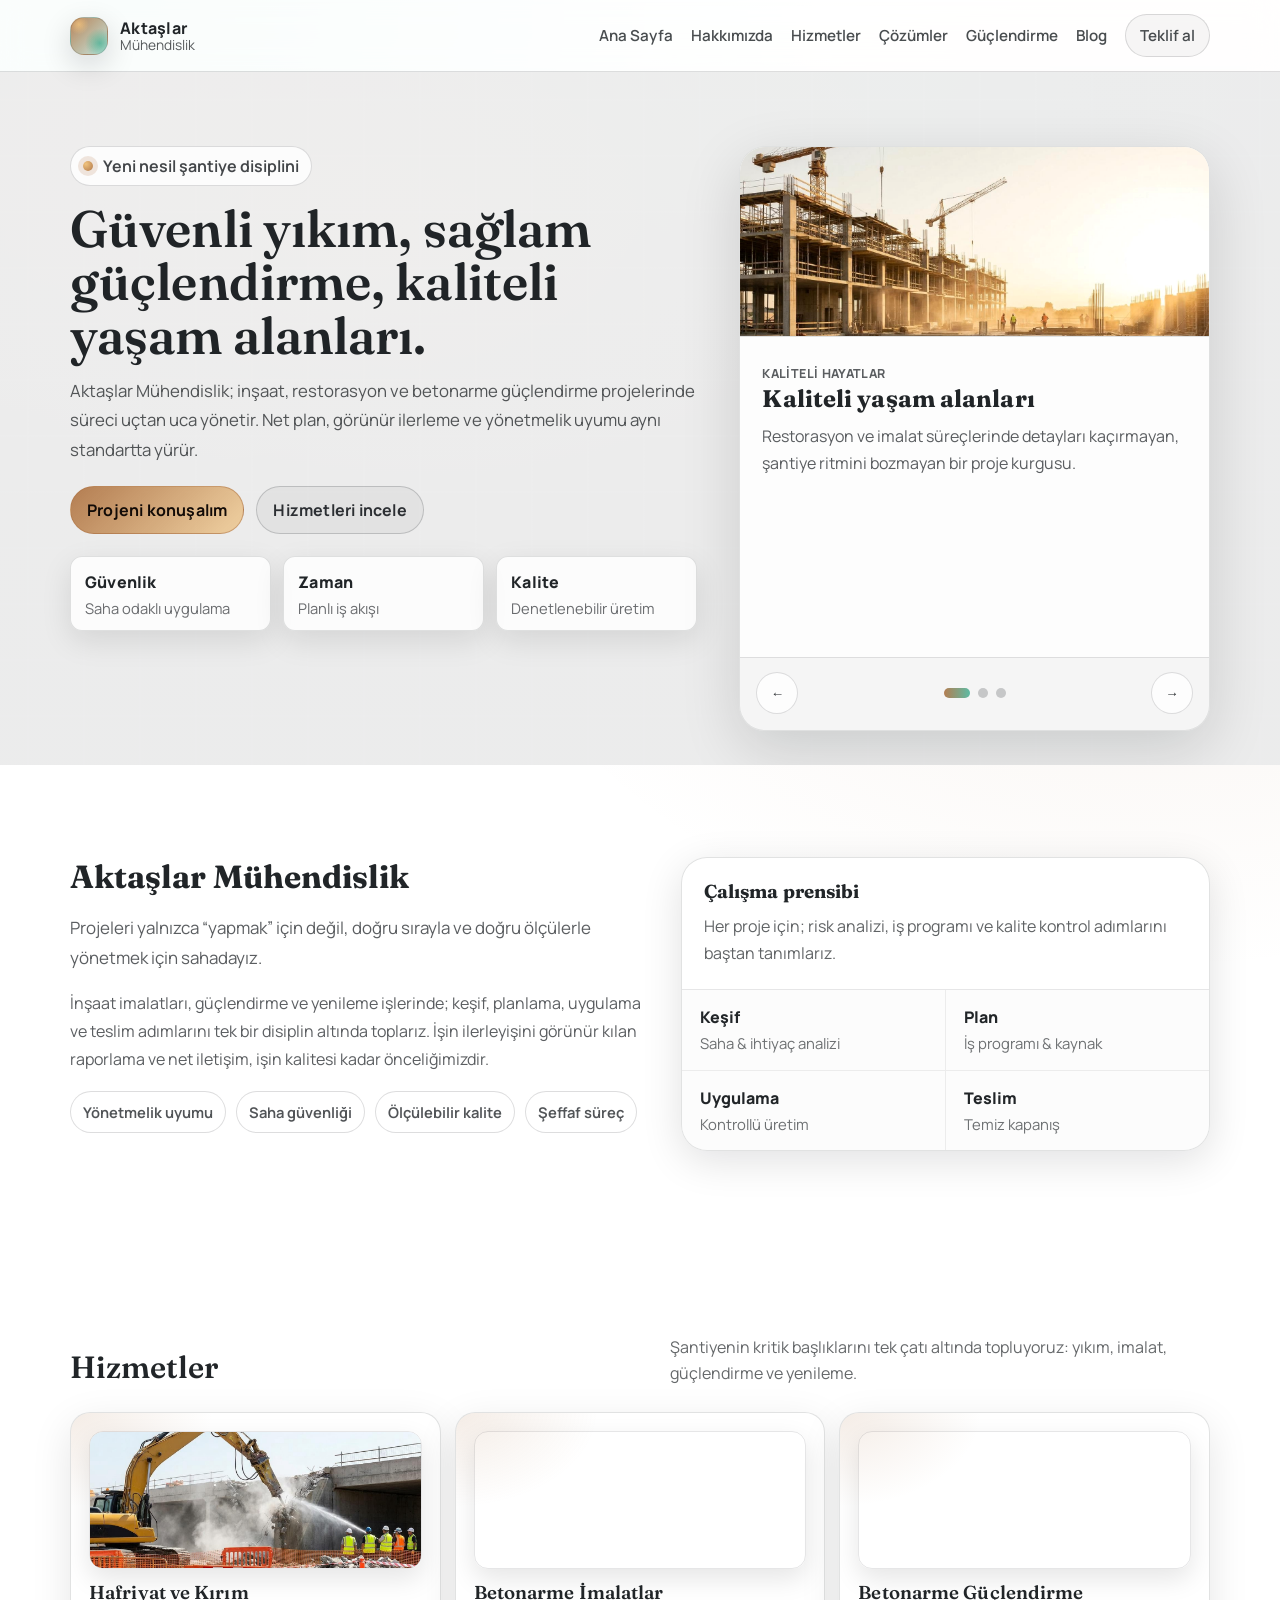
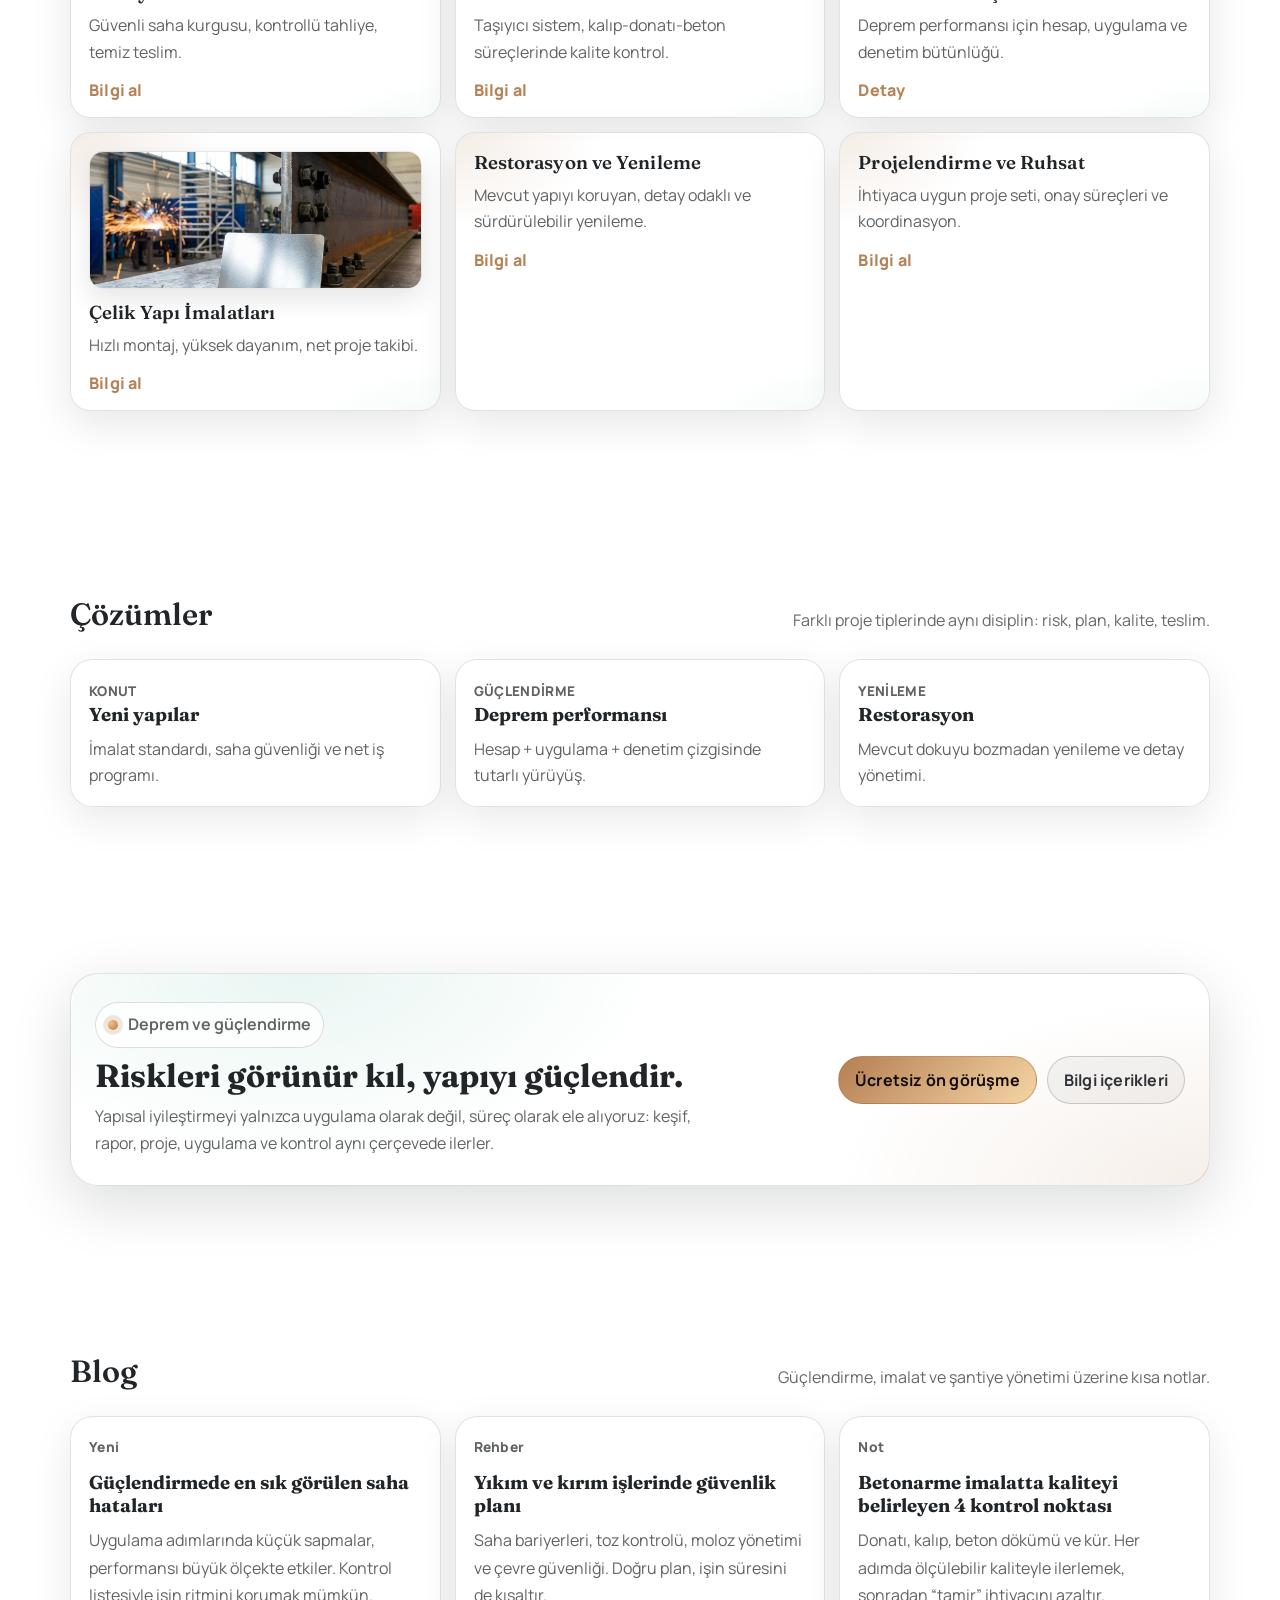
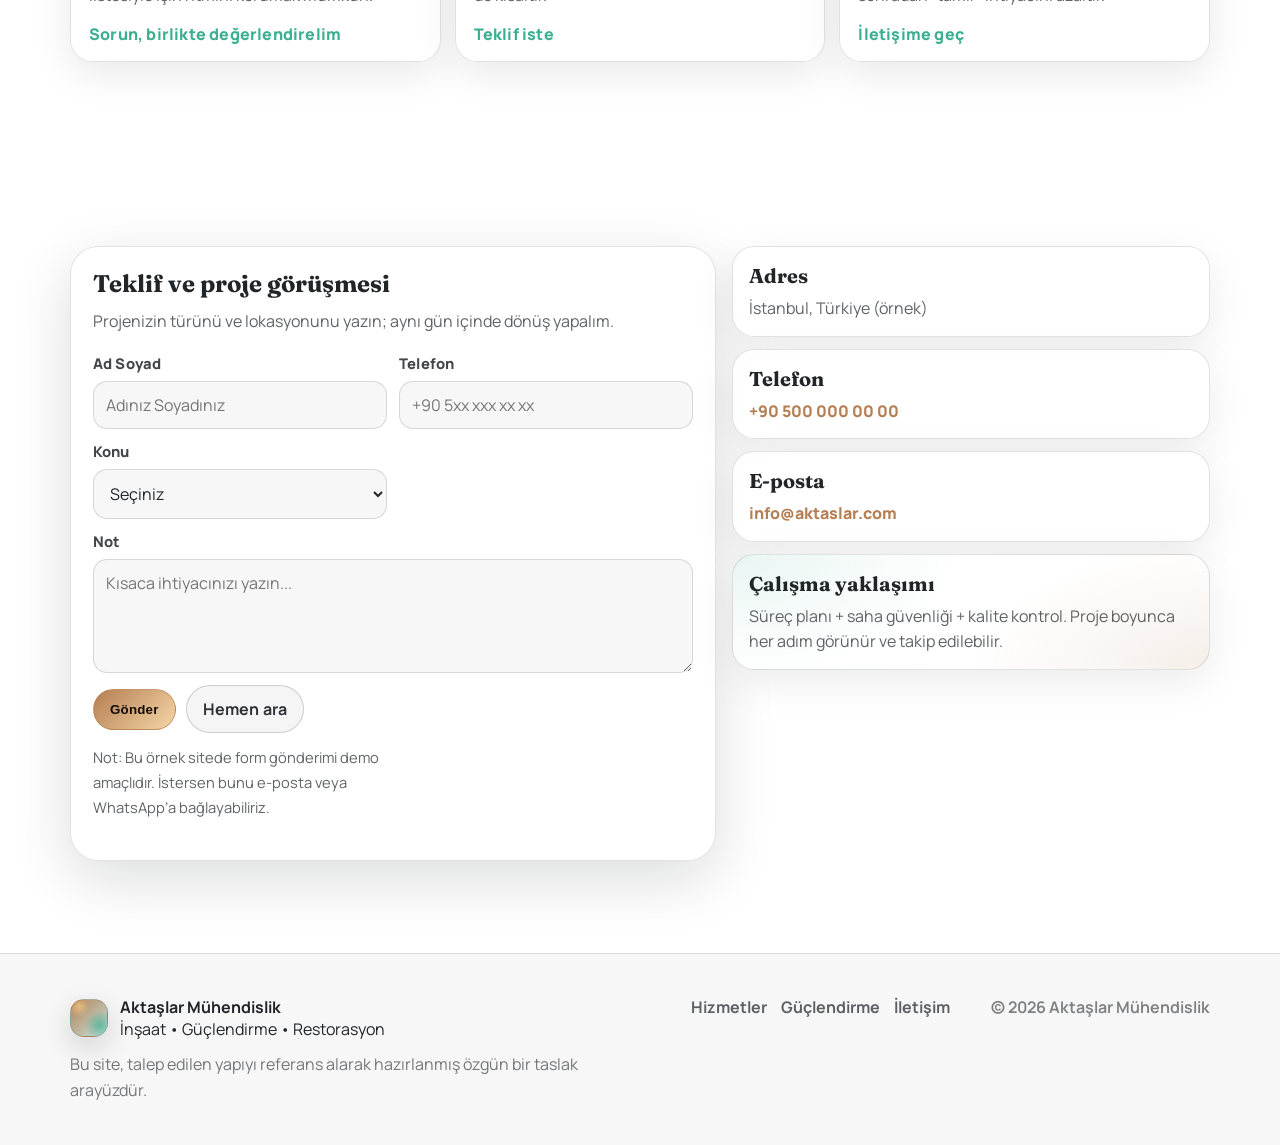
==== index.html @ 7f928bc9 "Add Aktaslar Muhendislik static site" ====
<!doctype html>
<html lang="tr">
  <head>
    <meta charset="UTF-8" />
    <meta name="viewport" content="width=device-width, initial-scale=1.0" />
    <meta name="description" content="Aktaşlar Mühendislik | İnşaat, güçlendirme, restorasyon ve yıkım çözümleri" />
    <title>Aktaşlar Mühendislik</title>

    <link rel="preconnect" href="https://fonts.googleapis.com" />
    <link rel="preconnect" href="https://fonts.gstatic.com" crossorigin />
    <link
      href="https://fonts.googleapis.com/css2?family=Fraunces:opsz,wght@9..144,400;9..144,600&family=Manrope:wght@400;500;600;700&display=swap"
      rel="stylesheet"
    />

    <link rel="stylesheet" href="./styles.css" />
    <script defer src="./app.js"></script>
  </head>
  <body>
    <a class="skip-link" href="#icerik">İçeriğe geç</a>

    <header class="site-header" data-scrolled="false">
      <div class="container header-inner">
        <a class="brand" href="./index.html" aria-label="Aktaşlar Mühendislik ana sayfa">
          <span class="brand-mark" aria-hidden="true"></span>
          <span class="brand-text">
            <span class="brand-name">Aktaşlar</span>
            <span class="brand-sub">Mühendislik</span>
          </span>
        </a>

        <nav class="nav" aria-label="Ana menü">
          <button class="nav-toggle" type="button" aria-expanded="false" aria-controls="navPanel">
            <span class="nav-toggle-lines" aria-hidden="true"></span>
            Menü
          </button>

          <div id="navPanel" class="nav-panel" data-open="false">
            <a href="./index.html">Ana Sayfa</a>
            <a href="./hakkimizda.html">Hakkımızda</a>
            <a href="#hizmetler">Hizmetler</a>
            <a href="#projeler">Çözümler</a>
            <a href="#guclendirme">Güçlendirme</a>
            <a href="#blog">Blog</a>
            <a class="nav-cta" href="#iletisim">Teklif al</a>
          </div>
        </nav>
      </div>
    </header>

    <main id="icerik">
      <!-- HERO -->
      <section id="top" class="hero" aria-label="Vitrin">
        <div class="hero-bg" aria-hidden="true"></div>

        <div class="container hero-inner">
          <div class="hero-copy">
            <p class="kicker">Yeni nesil şantiye disiplini</p>
            <h1 class="hero-title">
              Güvenli yıkım, sağlam güçlendirme, kaliteli yaşam alanları.
            </h1>
            <p class="hero-lead">
              Aktaşlar Mühendislik; inşaat, restorasyon ve betonarme güçlendirme
              projelerinde süreci uçtan uca yönetir. Net plan, görünür ilerleme ve
              yönetmelik uyumu aynı standartta yürür.
            </p>

            <div class="hero-actions">
              <a class="btn primary" href="#iletisim">Projeni konuşalım</a>
              <a class="btn ghost" href="#hizmetler">Hizmetleri incele</a>
            </div>

            <div class="hero-metrics" role="list" aria-label="Öne çıkan faydalar">
              <div class="metric" role="listitem">
                <span class="metric-title">Güvenlik</span>
                <span class="metric-sub">Saha odaklı uygulama</span>
              </div>
              <div class="metric" role="listitem">
                <span class="metric-title">Zaman</span>
                <span class="metric-sub">Planlı iş akışı</span>
              </div>
              <div class="metric" role="listitem">
                <span class="metric-title">Kalite</span>
                <span class="metric-sub">Denetlenebilir üretim</span>
              </div>
            </div>
          </div>

          <div class="hero-slider" aria-label="Öne çıkan başlıklar">
            <div class="hero-photo" aria-hidden="true">
              <img
                src="./assets/hero-construction.jpg"
                alt=""
                loading="eager"
                decoding="async"
              />
            </div>
            <div class="slides" data-active="0">
              <article class="slide" data-index="0">
                <p class="slide-eyebrow">Kaliteli hayatlar</p>
                <h2>Kaliteli yaşam alanları</h2>
                <p>
                  Restorasyon ve imalat süreçlerinde detayları kaçırmayan, şantiye
                  ritmini bozmayan bir proje kurgusu.
                </p>
              </article>
              <article class="slide" data-index="1">
                <p class="slide-eyebrow">Güvenli yıkım</p>
                <h2>Güvenli yenileme</h2>
                <p>
                  Kırım, yıkım ve hafriyat işlerinde kontrollü saha planı, güvenli
                  tahliye ve temiz teslim yaklaşımı.
                </p>
              </article>
              <article class="slide" data-index="2">
                <p class="slide-eyebrow">İnşa etmek</p>
                <h2>Hayal etmekle başlar</h2>
                <p>
                  Teknik gereklilikleri estetik ve işlevle birleştirip sürdürülebilir
                  yapılar üretmek için tasarımı sahayla aynı dile getiriyoruz.
                </p>
              </article>
            </div>

            <div class="slider-controls">
              <button class="icon-btn" type="button" data-slide="prev" aria-label="Önceki">
                <span aria-hidden="true">←</span>
              </button>
              <div class="dots" role="tablist" aria-label="Slayt seçimi">
                <button class="dot" type="button" role="tab" aria-selected="true" data-dot="0">
                  <span class="sr-only">1</span>
                </button>
                <button class="dot" type="button" role="tab" aria-selected="false" data-dot="1">
                  <span class="sr-only">2</span>
                </button>
                <button class="dot" type="button" role="tab" aria-selected="false" data-dot="2">
                  <span class="sr-only">3</span>
                </button>
              </div>
              <button class="icon-btn" type="button" data-slide="next" aria-label="Sonraki">
                <span aria-hidden="true">→</span>
              </button>
            </div>
          </div>
        </div>
      </section>

      <!-- ABOUT -->
      <section class="section about" aria-label="Hakkımızda">
        <div class="container grid-2">
          <div>
            <h2>Aktaşlar Mühendislik</h2>
            <p class="lead">
              Projeleri yalnızca “yapmak” için değil, doğru sırayla ve doğru ölçülerle
              yönetmek için sahadayız.
            </p>
            <p>
              İnşaat imalatları, güçlendirme ve yenileme işlerinde; keşif, planlama,
              uygulama ve teslim adımlarını tek bir disiplin altında toplarız.
              İşin ilerleyişini görünür kılan raporlama ve net iletişim, işin kalitesi
              kadar önceliğimizdir.
            </p>
            <div class="about-badges" role="list" aria-label="Yaklaşımımız">
              <span class="badge" role="listitem">Yönetmelik uyumu</span>
              <span class="badge" role="listitem">Saha güvenliği</span>
              <span class="badge" role="listitem">Ölçülebilir kalite</span>
              <span class="badge" role="listitem">Şeffaf süreç</span>
            </div>
          </div>
          <div class="about-card">
            <div class="about-card-top">
              <h3>Çalışma prensibi</h3>
              <p>
                Her proje için; risk analizi, iş programı ve kalite kontrol adımlarını
                baştan tanımlarız.
              </p>
            </div>
            <div class="about-card-bottom" role="list">
              <div class="mini" role="listitem">
                <span class="mini-title">Keşif</span>
                <span class="mini-sub">Saha & ihtiyaç analizi</span>
              </div>
              <div class="mini" role="listitem">
                <span class="mini-title">Plan</span>
                <span class="mini-sub">İş programı & kaynak</span>
              </div>
              <div class="mini" role="listitem">
                <span class="mini-title">Uygulama</span>
                <span class="mini-sub">Kontrollü üretim</span>
              </div>
              <div class="mini" role="listitem">
                <span class="mini-title">Teslim</span>
                <span class="mini-sub">Temiz kapanış</span>
              </div>
            </div>
          </div>
        </div>
      </section>

      <!-- SERVICES -->
      <section id="hizmetler" class="section services" aria-label="Hizmetler">
        <div class="container">
          <div class="section-head">
            <h2>Hizmetler</h2>
            <p>
              Şantiyenin kritik başlıklarını tek çatı altında topluyoruz: yıkım,
              imalat, güçlendirme ve yenileme.
            </p>
          </div>

          <div class="cards" role="list">
            <article class="card" role="listitem">
              <img class="card-media" src="./assets/service-hafriyat.jpg" alt="Hafriyat ve kırım sahası" loading="lazy" decoding="async" />
              <h3>Hafriyat ve Kırım</h3>
              <p>Güvenli saha kurgusu, kontrollü tahliye, temiz teslim.</p>
              <a class="card-link" href="#iletisim">Bilgi al</a>
            </article>
            <article class="card" role="listitem">
              <img class="card-media" src="./assets/service-betonarme.jpg" alt="Betonarme imalat detayları" loading="lazy" decoding="async" />
              <h3>Betonarme İmalatlar</h3>
              <p>Taşıyıcı sistem, kalıp-donatı-beton süreçlerinde kalite kontrol.</p>
              <a class="card-link" href="#iletisim">Bilgi al</a>
            </article>
            <article class="card" role="listitem">
              <img class="card-media" src="./assets/service-guclendirme.jpg" alt="Betonarme güçlendirme çalışması" loading="lazy" decoding="async" />
              <h3>Betonarme Güçlendirme</h3>
              <p>Deprem performansı için hesap, uygulama ve denetim bütünlüğü.</p>
              <a class="card-link" href="#guclendirme">Detay</a>
            </article>
            <article class="card" role="listitem">
              <img class="card-media" src="./assets/service-celik.jpg" alt="Çelik yapı imalatı" loading="lazy" decoding="async" />
              <h3>Çelik Yapı İmalatları</h3>
              <p>Hızlı montaj, yüksek dayanım, net proje takibi.</p>
              <a class="card-link" href="#iletisim">Bilgi al</a>
            </article>
            <article class="card" role="listitem">
              <h3>Restorasyon ve Yenileme</h3>
              <p>Mevcut yapıyı koruyan, detay odaklı ve sürdürülebilir yenileme.</p>
              <a class="card-link" href="#iletisim">Bilgi al</a>
            </article>
            <article class="card" role="listitem">
              <h3>Projelendirme ve Ruhsat</h3>
              <p>İhtiyaca uygun proje seti, onay süreçleri ve koordinasyon.</p>
              <a class="card-link" href="#iletisim">Bilgi al</a>
            </article>
          </div>
        </div>
      </section>

      <!-- SOLUTIONS / PROJECTS -->
      <section id="projeler" class="section solutions" aria-label="Çözümler">
        <div class="container">
          <div class="section-head">
            <h2>Çözümler</h2>
            <p>Farklı proje tiplerinde aynı disiplin: risk, plan, kalite, teslim.</p>
          </div>

          <div class="solutions-grid">
            <div class="solution">
              <p class="solution-tag">Konut</p>
              <h3>Yeni yapılar</h3>
              <p>İmalat standardı, saha güvenliği ve net iş programı.</p>
            </div>
            <div class="solution">
              <p class="solution-tag">Güçlendirme</p>
              <h3>Deprem performansı</h3>
              <p>Hesap + uygulama + denetim çizgisinde tutarlı yürüyüş.</p>
            </div>
            <div class="solution">
              <p class="solution-tag">Yenileme</p>
              <h3>Restorasyon</h3>
              <p>Mevcut dokuyu bozmadan yenileme ve detay yönetimi.</p>
            </div>
          </div>
        </div>
      </section>

      <!-- EARTHQUAKE CTA -->
      <section id="guclendirme" class="section cta" aria-label="Deprem ve güçlendirme">
        <div class="container cta-inner">
          <div>
            <p class="kicker">Deprem ve güçlendirme</p>
            <h2>Riskleri görünür kıl, yapıyı güçlendir.</h2>
            <p>
              Yapısal iyileştirmeyi yalnızca uygulama olarak değil, süreç olarak ele
              alıyoruz: keşif, rapor, proje, uygulama ve kontrol aynı çerçevede ilerler.
            </p>
          </div>
          <div class="cta-actions">
            <a class="btn primary" href="#iletisim">Ücretsiz ön görüşme</a>
            <a class="btn ghost" href="#blog">Bilgi içerikleri</a>
          </div>
        </div>
      </section>

      <!-- BLOG -->
      <section id="blog" class="section blog" aria-label="Blog">
        <div class="container">
          <div class="section-head">
            <h2>Blog</h2>
            <p>Güçlendirme, imalat ve şantiye yönetimi üzerine kısa notlar.</p>
          </div>

          <div class="posts" role="list">
            <article class="post" role="listitem">
              <p class="post-date">Yeni</p>
              <h3>Güçlendirmede en sık görülen saha hataları</h3>
              <p>
                Uygulama adımlarında küçük sapmalar, performansı büyük ölçekte etkiler.
                Kontrol listesiyle işin ritmini korumak mümkün.
              </p>
              <a href="#iletisim" class="post-link">Sorun, birlikte değerlendirelim</a>
            </article>
            <article class="post" role="listitem">
              <p class="post-date">Rehber</p>
              <h3>Yıkım ve kırım işlerinde güvenlik planı</h3>
              <p>
                Saha bariyerleri, toz kontrolü, moloz yönetimi ve çevre güvenliği. Doğru
                plan, işin süresini de kısaltır.
              </p>
              <a href="#iletisim" class="post-link">Teklif iste</a>
            </article>
            <article class="post" role="listitem">
              <p class="post-date">Not</p>
              <h3>Betonarme imalatta kaliteyi belirleyen 4 kontrol noktası</h3>
              <p>
                Donatı, kalıp, beton dökümü ve kür. Her adımda ölçülebilir kaliteyle
                ilerlemek, sonradan “tamir” ihtiyacını azaltır.
              </p>
              <a href="#iletisim" class="post-link">İletişime geç</a>
            </article>
          </div>
        </div>
      </section>

      <!-- CONTACT -->
      <section id="iletisim" class="section contact" aria-label="İletişim">
        <div class="container contact-inner">
          <div class="contact-card">
            <h2>Teklif ve proje görüşmesi</h2>
            <p>
              Projenizin türünü ve lokasyonunu yazın; aynı gün içinde dönüş yapalım.
            </p>

            <form class="form" action="#" method="post" onsubmit="return false" aria-label="İletişim formu">
              <label>
                <span>Ad Soyad</span>
                <input name="name" autocomplete="name" placeholder="Adınız Soyadınız" required />
              </label>
              <label>
                <span>Telefon</span>
                <input name="phone" autocomplete="tel" placeholder="+90 5xx xxx xx xx" required />
              </label>
              <label>
                <span>Konu</span>
                <select name="subject" required>
                  <option value="" disabled selected>Seçiniz</option>
                  <option>Güçlendirme</option>
                  <option>Hafriyat / Kırım</option>
                  <option>Betonarme imalat</option>
                  <option>Çelik yapı</option>
                  <option>Restorasyon</option>
                  <option>Diğer</option>
                </select>
              </label>
              <label class="full">
                <span>Not</span>
                <textarea name="message" rows="4" placeholder="Kısaca ihtiyacınızı yazın..."></textarea>
              </label>
              <div class="full form-actions">
                <button class="btn primary" type="submit">Gönder</button>
                <a class="btn ghost" href="tel:+905000000000">Hemen ara</a>
              </div>
              <p class="form-hint">
                Not: Bu örnek sitede form gönderimi demo amaçlıdır. İstersen bunu e-posta veya WhatsApp’a bağlayabiliriz.
              </p>
            </form>
          </div>

          <aside class="contact-aside" aria-label="İletişim bilgileri">
            <div class="info">
              <h3>Adres</h3>
              <p>İstanbul, Türkiye (örnek)</p>
            </div>
            <div class="info">
              <h3>Telefon</h3>
              <p><a href="tel:+905000000000">+90 500 000 00 00</a></p>
            </div>
            <div class="info">
              <h3>E-posta</h3>
              <p><a href="mailto:info@aktaslar.com">info@aktaslar.com</a></p>
            </div>
            <div class="info info-highlight">
              <h3>Çalışma yaklaşımı</h3>
              <p>
                Süreç planı + saha güvenliği + kalite kontrol. Proje boyunca her adım
                görünür ve takip edilebilir.
              </p>
            </div>
          </aside>
        </div>
      </section>
    </main>

    <footer class="footer" aria-label="Alt bilgi">
      <div class="container footer-inner">
        <div>
          <div class="footer-brand">
            <span class="brand-mark" aria-hidden="true"></span>
            <span>
              <strong>Aktaşlar Mühendislik</strong><br />
              İnşaat • Güçlendirme • Restorasyon
            </span>
          </div>
          <p class="footer-note">
            Bu site, talep edilen yapıyı referans alarak hazırlanmış özgün bir taslak arayüzdür.
          </p>
        </div>
        <div class="footer-links">
          <a href="#hizmetler">Hizmetler</a>
          <a href="#guclendirme">Güçlendirme</a>
          <a href="#iletisim">İletişim</a>
        </div>
        <div class="footer-small">
          <span>© <span id="year"></span> Aktaşlar Mühendislik</span>
        </div>
      </div>
    </footer>
  </body>
</html>
---- styles.css ----
:root{
  /* Light theme (beyaz arkaplan) */
  --bg: #ffffff;
  --surface: rgba(14,18,22,.04);
  --surface-2: rgba(14,18,22,.06);
  --text: rgba(14,18,22,.92);
  --muted: rgba(14,18,22,.70);
  --faint: rgba(14,18,22,.56);
  --line: rgba(14,18,22,.14);

  --accent: #b07749; /* bakır */
  --accent-2: #2aa889; /* petrol-yeşil */
  --accent-3: #f1c37d; /* sıcak vurgu */

  --radius: 18px;
  --radius-sm: 12px;
  --shadow: 0 18px 60px rgba(10,12,14,.14);
  --shadow-soft: 0 10px 40px rgba(10,12,14,.12);

  --container: min(1140px, calc(100% - 40px));
  --heading: "Fraunces", ui-serif, Georgia, serif;
  --body: "Manrope", ui-sans-serif, system-ui, -apple-system, "Segoe UI", sans-serif;
}

*{ box-sizing:border-box; }
html{
  scroll-behavior:smooth;
  /* Sabit header varken anchor'ların üstten pay bırakması için */
  scroll-padding-top: 96px;
}
body{
  margin:0;
  font-family: var(--body);
  color: var(--text);
  background:
              radial-gradient(1200px 900px at 10% 0%, rgba(42,168,137,.10), transparent 60%),
              radial-gradient(1200px 900px at 90% 10%, rgba(176,119,73,.10), transparent 60%),
              linear-gradient(180deg, rgba(255,255,255,1), rgba(255,255,255,1));
  overflow-x:hidden;
}
a{ color: inherit; text-decoration:none; }
img{ max-width:100%; display:block; }

.sr-only{
  position:absolute;
  width:1px; height:1px;
  padding:0; margin:-1px;
  overflow:hidden;
  clip:rect(0,0,0,0);
  border:0;
}
.skip-link{
  position:absolute;
  left:12px; top:12px;
  padding:10px 12px;
  border-radius:999px;
  background:#fff;
  color:#000;
  transform: translateY(-150%);
  transition: transform .18s ease;
  z-index: 9999;
}
.skip-link:focus{ transform: translateY(0); }

.container{ width: var(--container); margin: 0 auto; }
.section{ padding: 92px 0; }
.lead{ font-size: 1.06rem; color: var(--muted); line-height: 1.7; }

/* Anchor hedefleri header altında kalmasın */
section[id]{ scroll-margin-top: 96px; }

/* Header */
.site-header{
  position: sticky;
  top: 0;
  z-index: 1000;
  border-bottom: 1px solid var(--line);
  background: rgba(255,255,255,.72);
  backdrop-filter: blur(14px);
}
.site-header[data-scrolled="true"]{
  background: rgba(255,255,255,.88);
  border-bottom-color: rgba(14,18,22,.18);
}
.header-inner{
  display:flex;
  align-items:center;
  justify-content:space-between;
  padding: 14px 0;
  gap: 16px;
}
.brand{
  display:flex;
  align-items:center;
  gap: 12px;
}
.brand-mark{
  width: 38px;
  height: 38px;
  border-radius: 14px;
  background:
    radial-gradient(18px 18px at 22% 18%, rgba(241,195,125,.8), transparent 55%),
    radial-gradient(24px 24px at 80% 70%, rgba(42,168,137,.62), transparent 62%),
    linear-gradient(135deg, rgba(176,119,73,.92), rgba(42,168,137,.25));
  box-shadow: 0 10px 30px rgba(10,12,14,.16);
  border: 1px solid rgba(14,18,22,.14);
}
.brand-text{ display:flex; flex-direction:column; line-height:1; }
.brand-name{ font-weight: 750; letter-spacing:.25px; }
.brand-sub{ font-size: .86rem; color: var(--muted); margin-top: 2px; }

.nav{ display:flex; align-items:center; gap: 14px; position: relative; }
.nav-toggle{
  display:none;
  border: 1px solid rgba(14,18,22,.14);
  background: rgba(14,18,22,.04);
  color: var(--text);
  border-radius: 999px;
  padding: 10px 12px;
  font-weight: 650;
  cursor:pointer;
  gap: 10px;
  align-items:center;
}
.nav-toggle-lines{
  width: 16px; height: 10px; display:inline-block;
  background:
    linear-gradient(var(--text), var(--text)) 0 0/100% 2px no-repeat,
    linear-gradient(var(--text), var(--text)) 0 50%/100% 2px no-repeat,
    linear-gradient(var(--text), var(--text)) 0 100%/100% 2px no-repeat;
  opacity: .9;
}
.nav-panel{
  display:flex;
  align-items:center;
  gap: 18px;
  color: rgba(14,18,22,.82);
  z-index: 1200;
}
.nav-panel a{
  font-weight: 600;
  font-size: .95rem;
  opacity: .92;
}
.nav-panel a:hover{ opacity: 1; }
.nav-cta{
  padding: 10px 14px;
  border-radius: 999px;
  border: 1px solid rgba(14,18,22,.14);
  background: rgba(14,18,22,.04);
}

/* Buttons */
.btn{
  display:inline-flex;
  align-items:center;
  justify-content:center;
  gap: 10px;
  padding: 12px 16px;
  border-radius: 999px;
  border: 1px solid rgba(14,18,22,.18);
  font-weight: 700;
  letter-spacing: .2px;
  transition: transform .14s ease, background .14s ease, border-color .14s ease;
  user-select:none;
}
.btn:hover{ transform: translateY(-1px); }
.btn.primary{
  border-color: rgba(176,119,73,.55);
  background: linear-gradient(135deg, rgba(176,119,73,.95), rgba(241,195,125,.68));
  color: #120b07;
}
.btn.primary:hover{ background: linear-gradient(135deg, rgba(176,119,73,1), rgba(241,195,125,.85)); }
.btn.ghost{
  background: rgba(14,18,22,.04);
  border-color: rgba(14,18,22,.18);
  color: rgba(14,18,22,.86);
}

/* Hero */
.hero{
  position:relative;
  padding: 74px 0 34px;
  overflow:hidden;
}
.hero-bg{
  position:absolute;
  inset:0;
  background:
    linear-gradient(180deg, rgba(255,255,255,.92), rgba(255,255,255,.92)),
    radial-gradient(900px 550px at 70% 0%, rgba(42,168,137,.12), transparent 60%),
    radial-gradient(900px 550px at 10% 10%, rgba(176,119,73,.12), transparent 60%),
    url("data:image/svg+xml,%3Csvg xmlns='http://www.w3.org/2000/svg' width='1400' height='800'%3E%3Cdefs%3E%3CradialGradient id='g' cx='30%25' cy='20%25' r='70%25'%3E%3Cstop offset='0' stop-color='%23b07749' stop-opacity='.22'/%3E%3Cstop offset='1' stop-color='%23070b0f' stop-opacity='0'/%3E%3C/radialGradient%3E%3Cpattern id='p' width='56' height='56' patternUnits='userSpaceOnUse'%3E%3Cpath d='M0 28h56M28 0v56' stroke='%23ffffff' stroke-opacity='.055'/%3E%3C/pattern%3E%3C/defs%3E%3Crect width='1400' height='800' fill='%23070b0f'/%3E%3Crect width='1400' height='800' fill='url(%23g)'/%3E%3Crect width='1400' height='800' fill='url(%23p)'/%3E%3C/svg%3E");
  opacity: 1;
  filter: none;
}
.hero-inner{
  position:relative;
  display:grid;
  grid-template-columns: 1.2fr .9fr;
  gap: 42px;
  align-items: start;
}
.kicker{
  display:inline-flex;
  align-items:center;
  gap:10px;
  padding: 8px 12px;
  border-radius: 999px;
  border: 1px solid rgba(14,18,22,.14);
  background: rgba(255,255,255,.80);
  color: rgba(14,18,22,.78);
  font-weight: 650;
  margin: 0 0 16px;
}
.kicker::before{
  content:"";
  width: 10px; height: 10px;
  border-radius: 999px;
  background: radial-gradient(circle at 30% 30%, var(--accent-3), var(--accent));
  box-shadow: 0 0 0 5px rgba(176,119,73,.18);
}
.hero-title{
  font-family: var(--heading);
  font-weight: 600;
  font-size: clamp(2.25rem, 4vw, 3.4rem);
  line-height: 1.04;
  letter-spacing: .1px;
  margin: 0 0 14px;
}
.hero-lead{
  margin: 0 0 22px;
  color: rgba(14,18,22,.70);
  font-size: 1.05rem;
  line-height: 1.75;
}
.hero-actions{ display:flex; flex-wrap:wrap; gap: 12px; }

.hero-metrics{
  margin-top: 22px;
  display:grid;
  grid-template-columns: repeat(3, minmax(0, 1fr));
  gap: 12px;
}
.metric{
  border: 1px solid rgba(14,18,22,.12);
  background: rgba(255,255,255,.82);
  border-radius: var(--radius-sm);
  padding: 14px 14px 12px;
  box-shadow: 0 10px 30px rgba(10,12,14,.10);
}
.metric-title{
  display:block;
  font-weight: 800;
  letter-spacing: .2px;
}
.metric-sub{
  display:block;
  margin-top: 6px;
  font-size: .92rem;
  color: rgba(14,18,22,.62);
  line-height:1.3;
}

.hero-slider{
  border-radius: 26px;
  border: 1px solid rgba(14,18,22,.12);
  background: rgba(255,255,255,.88);
  box-shadow: var(--shadow);
  overflow:hidden;
  position: sticky;
  top: 88px;
}

.hero-photo{
  height: 190px;
  overflow:hidden;
  border-bottom: 1px solid rgba(14,18,22,.12);
}
.hero-photo img{
  width:100%;
  height:100%;
  object-fit: cover;
  object-position: left center; /* sağ alttaki filigranı kadraj dışına itmek için */
  display:block;
  filter: saturate(1.03) contrast(1.02);
}
.slides{
  display:grid;
  grid-template-columns: 1fr;
  min-height: 320px;
  position:relative;
}
.slide{
  padding: 26px 22px 22px;
  position:absolute;
  inset:0;
  opacity: 0;
  transform: translateY(10px);
  transition: opacity .35s ease, transform .35s ease;
}
.slides[data-active="0"] .slide[data-index="0"],
.slides[data-active="1"] .slide[data-index="1"],
.slides[data-active="2"] .slide[data-index="2"]{
  opacity: 1;
  transform: translateY(0);
}
.slide-eyebrow{
  margin: 0 0 6px;
  color: rgba(176,119,73,.92);
  font-weight: 750;
  letter-spacing: .35px;
  text-transform: uppercase;
  font-size: .78rem;
}
.slide h2{
  margin: 0 0 10px;
  font-family: var(--heading);
  letter-spacing: .1px;
}
.slide p{
  margin: 0;
  color: rgba(14,18,22,.68);
  line-height: 1.7;
}

.slider-controls{
  display:flex;
  align-items:center;
  justify-content:space-between;
  padding: 14px 16px 16px;
  border-top: 1px solid rgba(14,18,22,.10);
  background: rgba(14,18,22,.03);
}
.icon-btn{
  width: 42px; height: 42px;
  border-radius: 999px;
  border: 1px solid rgba(14,18,22,.14);
  background: rgba(255,255,255,.80);
  color: rgba(14,18,22,.86);
  cursor:pointer;
  display:grid;
  place-items:center;
  transition: transform .12s ease, background .12s ease;
}
.icon-btn:hover{ transform: translateY(-1px); background: rgba(14,18,22,.05); }
.dots{ display:flex; align-items:center; gap: 8px; }
.dot{
  width: 10px; height: 10px;
  border-radius: 999px;
  border: 0;
  background: rgba(14,18,22,.20);
  cursor:pointer;
  padding:0;
}
.dot[aria-selected="true"]{
  width: 26px;
  background: linear-gradient(90deg, rgba(176,119,73,.95), rgba(42,168,137,.75));
}

/* Section headings */
.section-head{
  display:flex;
  align-items:flex-end;
  justify-content:space-between;
  gap: 16px;
  margin-bottom: 26px;
}
.section-head h2{
  font-family: var(--heading);
  font-weight: 600;
  font-size: clamp(1.6rem, 2.4vw, 2.1rem);
  margin: 0;
}
.section-head p{
  margin: 0;
  max-width: 54ch;
  color: rgba(14,18,22,.64);
  line-height:1.6;
}

/* About */
.grid-2{
  display:grid;
  grid-template-columns: 1.05fr .95fr;
  gap: 26px;
  align-items:start;
}
.about h2{
  font-family: var(--heading);
  font-size: 2.0rem;
  margin: 0 0 10px;
}
.about p{ color: rgba(14,18,22,.68); line-height:1.75; }
.about-badges{
  margin-top: 18px;
  display:flex;
  flex-wrap:wrap;
  gap: 10px;
}
.badge{
  border: 1px solid rgba(14,18,22,.14);
  background: rgba(255,255,255,.80);
  padding: 10px 12px;
  border-radius: 999px;
  color: rgba(14,18,22,.72);
  font-weight: 650;
  font-size: .92rem;
}
.about-card{
  border-radius: 26px;
  border: 1px solid rgba(14,18,22,.12);
  background: rgba(255,255,255,.88);
  overflow:hidden;
  box-shadow: var(--shadow-soft);
}
.about-card-top{
  padding: 22px;
  border-bottom: 1px solid rgba(14,18,22,.10);
}
.about-card-top h3{
  margin: 0 0 10px;
  font-family: var(--heading);
  letter-spacing:.1px;
}
.about-card-top p{
  margin: 0;
  color: rgba(14,18,22,.66);
  line-height:1.7;
}
.about-card-bottom{
  display:grid;
  grid-template-columns: repeat(2, minmax(0, 1fr));
  gap: 1px;
  background: rgba(14,18,22,.08);
}
.mini{
  padding: 16px 18px;
  background: rgba(255,255,255,.86);
}
.mini-title{ display:block; font-weight: 850; }
.mini-sub{ display:block; margin-top: 6px; color: rgba(14,18,22,.60); font-size: .93rem; line-height:1.3; }

/* Services */
.cards{
  display:grid;
  grid-template-columns: repeat(3, minmax(0, 1fr));
  gap: 14px;
}
.card{
  border-radius: 20px;
  border: 1px solid rgba(14,18,22,.12);
  background: rgba(255,255,255,.88);
  padding: 18px 18px 16px;
  box-shadow: 0 12px 40px rgba(10,12,14,.10);
  position:relative;
  overflow:hidden;
  min-height: 160px;
}
.card::before{
  content:"";
  position:absolute;
  inset:-2px;
  background: radial-gradient(240px 160px at 0% 0%, rgba(176,119,73,.14), transparent 60%),
              radial-gradient(220px 160px at 100% 120%, rgba(42,168,137,.10), transparent 65%);
  opacity: 1;
  pointer-events:none;
}
.card-media{
  width: 100%;
  height: 138px;
  object-fit: cover;
  object-position: left center; /* sağ alttaki filigranı kadraj dışına itmek için */
  border-radius: 14px;
  border: 1px solid rgba(14,18,22,.10);
  margin-bottom: 12px;
  box-shadow: 0 10px 26px rgba(10,12,14,.10);
}
.card > *{ position:relative; }
.card h3{
  margin: 0 0 8px;
  font-family: var(--heading);
  font-weight: 600;
  letter-spacing:.1px;
}
.card p{
  margin: 0 0 14px;
  color: rgba(14,18,22,.66);
  line-height:1.65;
}
.card-link{
  display:inline-flex;
  font-weight: 800;
  color: rgba(176,119,73,.92);
  letter-spacing: .2px;
}
.card-link:hover{ color: rgba(241,195,125,1); }

/* Solutions */
.solutions-grid{
  display:grid;
  grid-template-columns: repeat(3, minmax(0, 1fr));
  gap: 14px;
}
.solution{
  border-radius: 22px;
  border: 1px solid rgba(14,18,22,.12);
  background: rgba(255,255,255,.88);
  padding: 20px 18px 18px;
  box-shadow: 0 12px 40px rgba(10,12,14,.09);
}
.solution-tag{
  margin: 0 0 10px;
  font-size: .84rem;
  font-weight: 850;
  letter-spacing:.32px;
  text-transform: uppercase;
  color: rgba(42,168,137,.9);
}
.solution h3{
  margin: 0 0 10px;
  font-family: var(--heading);
}
.solution p{
  margin: 0;
  color: rgba(14,18,22,.66);
  line-height:1.65;
}

/* CTA */
.cta{
  padding: 74px 0;
}
.cta-inner{
  display:flex;
  align-items:center;
  justify-content:space-between;
  gap: 22px;
  border-radius: 28px;
  border: 1px solid rgba(14,18,22,.12);
  background:
    radial-gradient(600px 300px at 20% 0%, rgba(42,168,137,.10), transparent 60%),
    radial-gradient(600px 300px at 100% 100%, rgba(176,119,73,.12), transparent 62%),
    rgba(255,255,255,.92);
  padding: 28px 24px;
  box-shadow: var(--shadow);
}
.cta-inner h2{
  margin: 10px 0 10px;
  font-family: var(--heading);
  font-size: 2.0rem;
  line-height:1.1;
}
.cta-inner p{ margin: 0; color: rgba(14,18,22,.66); line-height:1.7; max-width: 62ch; }
.cta-actions{ display:flex; flex-wrap:wrap; gap: 10px; justify-content:flex-end; }

/* Blog */
.posts{
  display:grid;
  grid-template-columns: repeat(3, minmax(0, 1fr));
  gap: 14px;
}
.post{
  border-radius: 22px;
  border: 1px solid rgba(14,18,22,.12);
  background: rgba(255,255,255,.88);
  padding: 18px 18px 16px;
  box-shadow: 0 12px 40px rgba(10,12,14,.09);
}
.post-date{
  margin: 0 0 8px;
  font-size: .86rem;
  font-weight: 850;
  color: rgba(241,195,125,.90);
  letter-spacing:.28px;
}
.post h3{
  margin: 0 0 10px;
  font-family: var(--heading);
  line-height:1.2;
}
.post p{
  margin: 0 0 14px;
  color: rgba(14,18,22,.66);
  line-height:1.7;
}
.post-link{
  display:inline-flex;
  font-weight: 850;
  letter-spacing:.2px;
  color: rgba(42,168,137,.92);
}
.post-link:hover{ color: rgba(42,168,137,1); }

/* Contact */
.contact-inner{
  display:grid;
  grid-template-columns: 1.15fr .85fr;
  gap: 16px;
  align-items:start;
}
.contact-card{
  border-radius: 28px;
  border: 1px solid rgba(14,18,22,.12);
  background: rgba(255,255,255,.92);
  box-shadow: var(--shadow);
  padding: 22px;
}
.contact-card h2{
  font-family: var(--heading);
  margin: 0 0 10px;
}
.contact-card p{ margin: 0 0 18px; color: rgba(14,18,22,.66); line-height:1.7; }
.form{
  display:grid;
  grid-template-columns: repeat(2, minmax(0, 1fr));
  gap: 12px;
}
label{ display:flex; flex-direction:column; gap: 8px; }
label span{ font-weight: 800; color: rgba(14,18,22,.78); font-size: .92rem; letter-spacing:.15px; }
input, select, textarea{
  font: inherit;
  color: rgba(14,18,22,.92);
  background: rgba(14,18,22,.03);
  border: 1px solid rgba(14,18,22,.14);
  border-radius: 14px;
  padding: 12px 12px;
  outline:none;
}
textarea{ resize: vertical; min-height: 110px; }
input:focus, select:focus, textarea:focus{
  border-color: rgba(241,195,125,.55);
  box-shadow: 0 0 0 4px rgba(176,119,73,.18);
}
select option{ color:#000; }
.full{ grid-column: 1 / -1; }
.form-actions{ display:flex; gap: 10px; flex-wrap:wrap; align-items:center; }
.form-hint{
  margin: 10px 0 0;
  color: rgba(14,18,22,.54);
  font-size: .92rem;
  line-height:1.6;
}
.contact-aside{
  display:grid;
  gap: 12px;
}
.info{
  border-radius: 22px;
  border: 1px solid rgba(14,18,22,.12);
  background: rgba(255,255,255,.88);
  padding: 16px 16px 14px;
  box-shadow: 0 12px 40px rgba(10,12,14,.08);
}
.info h3{
  margin: 0 0 8px;
  font-family: var(--heading);
  font-size: 1.25rem;
}
.info p{
  margin: 0;
  color: rgba(14,18,22,.66);
  line-height:1.6;
}
.info a{ color: rgba(176,119,73,.94); font-weight: 800; }
.info a:hover{ color: rgba(176,119,73,1); }
.info-highlight{
  background:
    radial-gradient(380px 200px at 0% 0%, rgba(42,168,137,.10), transparent 60%),
    radial-gradient(380px 200px at 100% 100%, rgba(176,119,73,.12), transparent 62%),
    rgba(255,255,255,.90);
}

/* Footer */
.footer{
  padding: 42px 0;
  border-top: 1px solid rgba(14,18,22,.12);
  background: rgba(14,18,22,.03);
}
.footer-inner{
  display:flex;
  flex-wrap:wrap;
  gap: 16px;
  align-items:flex-start;
  justify-content:space-between;
}
.footer-brand{ display:flex; align-items:center; gap: 12px; }
.footer-note{ margin: 12px 0 0; color: rgba(14,18,22,.56); max-width: 58ch; line-height:1.6; }
.footer-links{ display:flex; gap: 14px; flex-wrap:wrap; }
.footer-links a{
  color: rgba(14,18,22,.66);
  font-weight: 700;
}
.footer-links a:hover{ color: rgba(14,18,22,.92); }
.footer-small{ color: rgba(14,18,22,.52); font-weight: 650; }

/* Responsive */
@media (max-width: 980px){
  .hero-inner{ grid-template-columns: 1fr; }
  .hero-slider{ position:relative; top:auto; }
  .grid-2{ grid-template-columns: 1fr; }
  .cards{ grid-template-columns: repeat(2, minmax(0, 1fr)); }
  .solutions-grid{ grid-template-columns: 1fr; }
  .posts{ grid-template-columns: 1fr; }
  .contact-inner{ grid-template-columns: 1fr; }
  .cta-inner{ flex-direction: column; align-items:flex-start; }
  .cta-actions{ justify-content:flex-start; }
}
@media (max-width: 720px){
  .section{ padding: 74px 0; }
  .hero{ padding: 62px 0 24px; }
  .hero-metrics{ grid-template-columns: 1fr; }
  .section-head{ flex-direction: column; align-items:flex-start; }
  .cards{ grid-template-columns: 1fr; }

  .nav-toggle{ display:inline-flex; }
  .nav-panel{
    position:absolute;
    right: 20px;
    top: 62px;
    width: min(360px, calc(100vw - 40px));
    flex-direction:column;
    align-items:stretch;
    gap: 10px;
    padding: 12px;
    border-radius: 18px;
    border: 1px solid rgba(14,18,22,.14);
    background: rgba(255,255,255,.94);
    backdrop-filter: blur(14px);
    box-shadow: var(--shadow);
    transform-origin: top right;
    transform: scale(.98) translateY(-4px);
    opacity: 0;
    pointer-events:none;
    transition: opacity .14s ease, transform .14s ease;
  }
  .nav-panel[data-open="true"]{
    opacity:1;
    transform: scale(1) translateY(0);
    pointer-events:auto;
  }
  .nav-panel a{ padding: 10px 12px; border-radius: 14px; background: rgba(14,18,22,.03); border: 1px solid rgba(14,18,22,.10); }
  .nav-panel a.nav-cta{
    background: linear-gradient(135deg, rgba(176,119,73,.95), rgba(241,195,125,.70));
    border-color: rgba(176,119,73,.55);
    color:#120b07;
  }
}
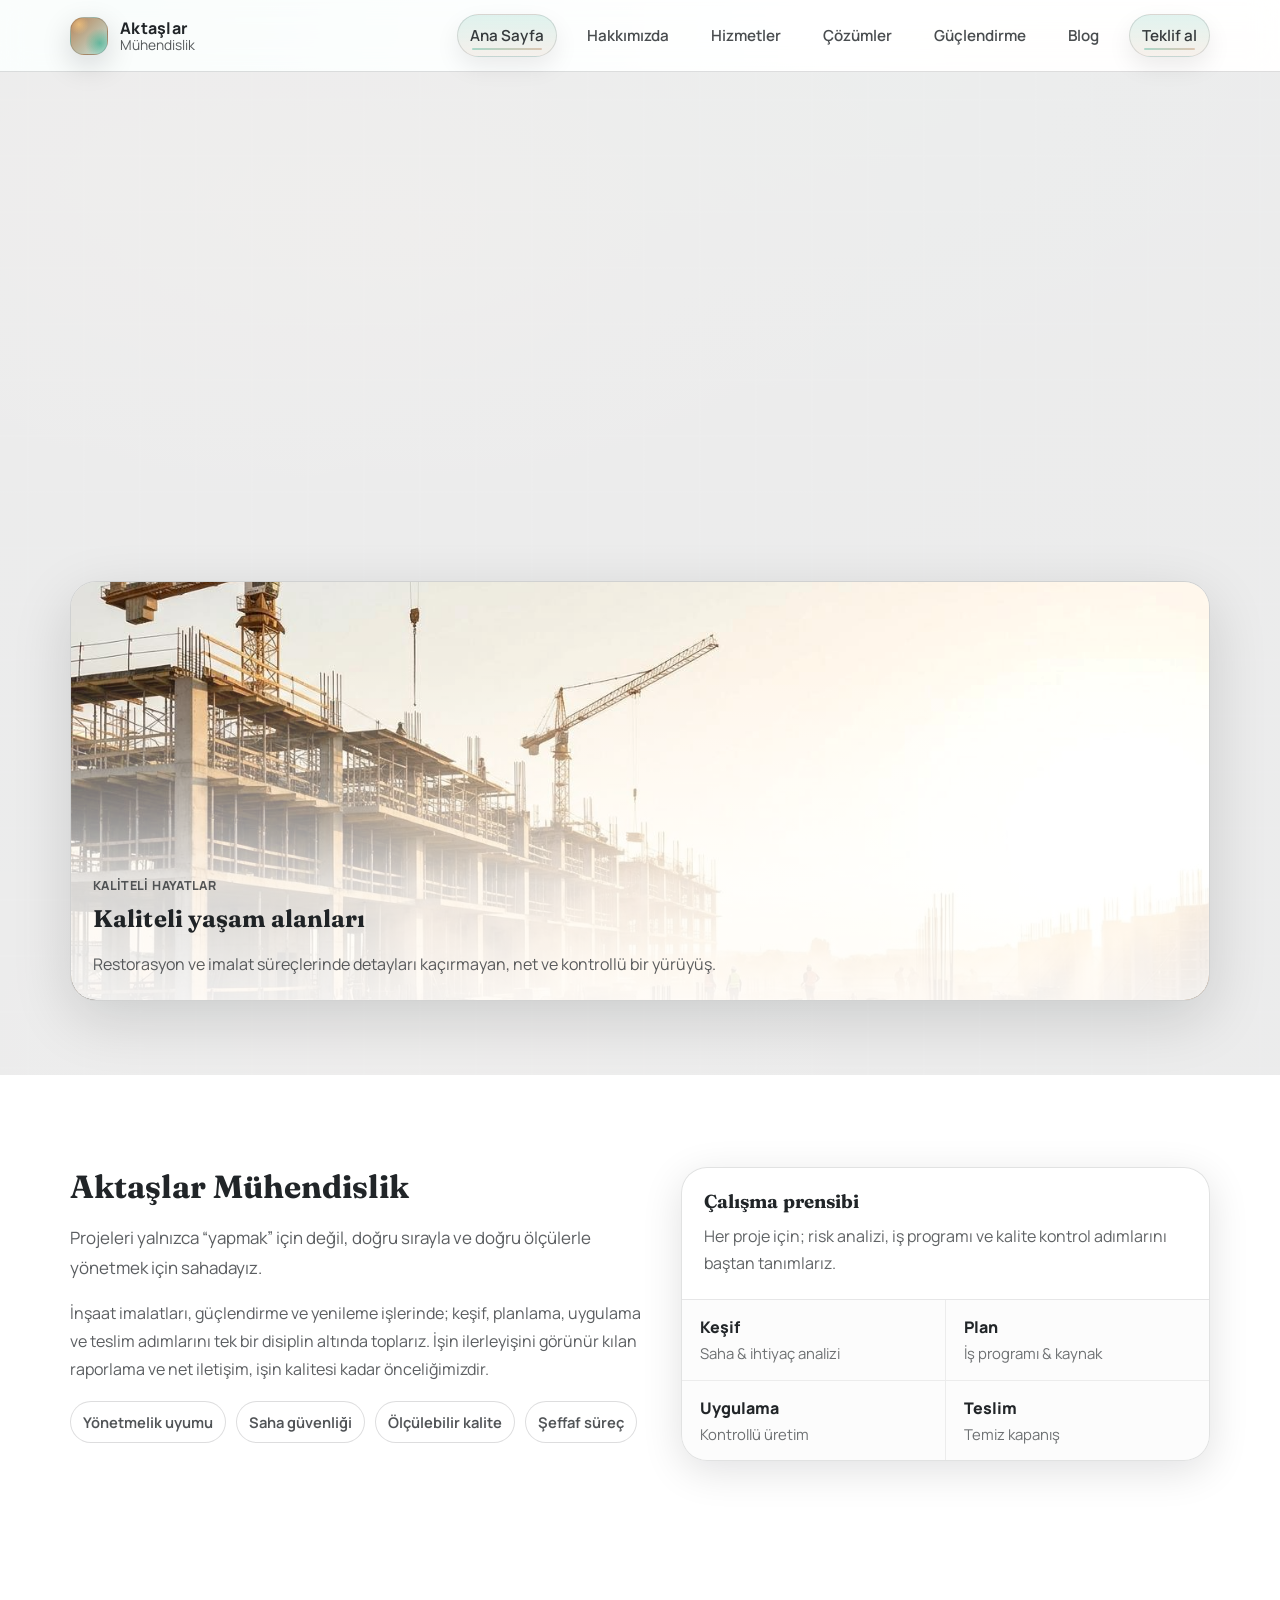
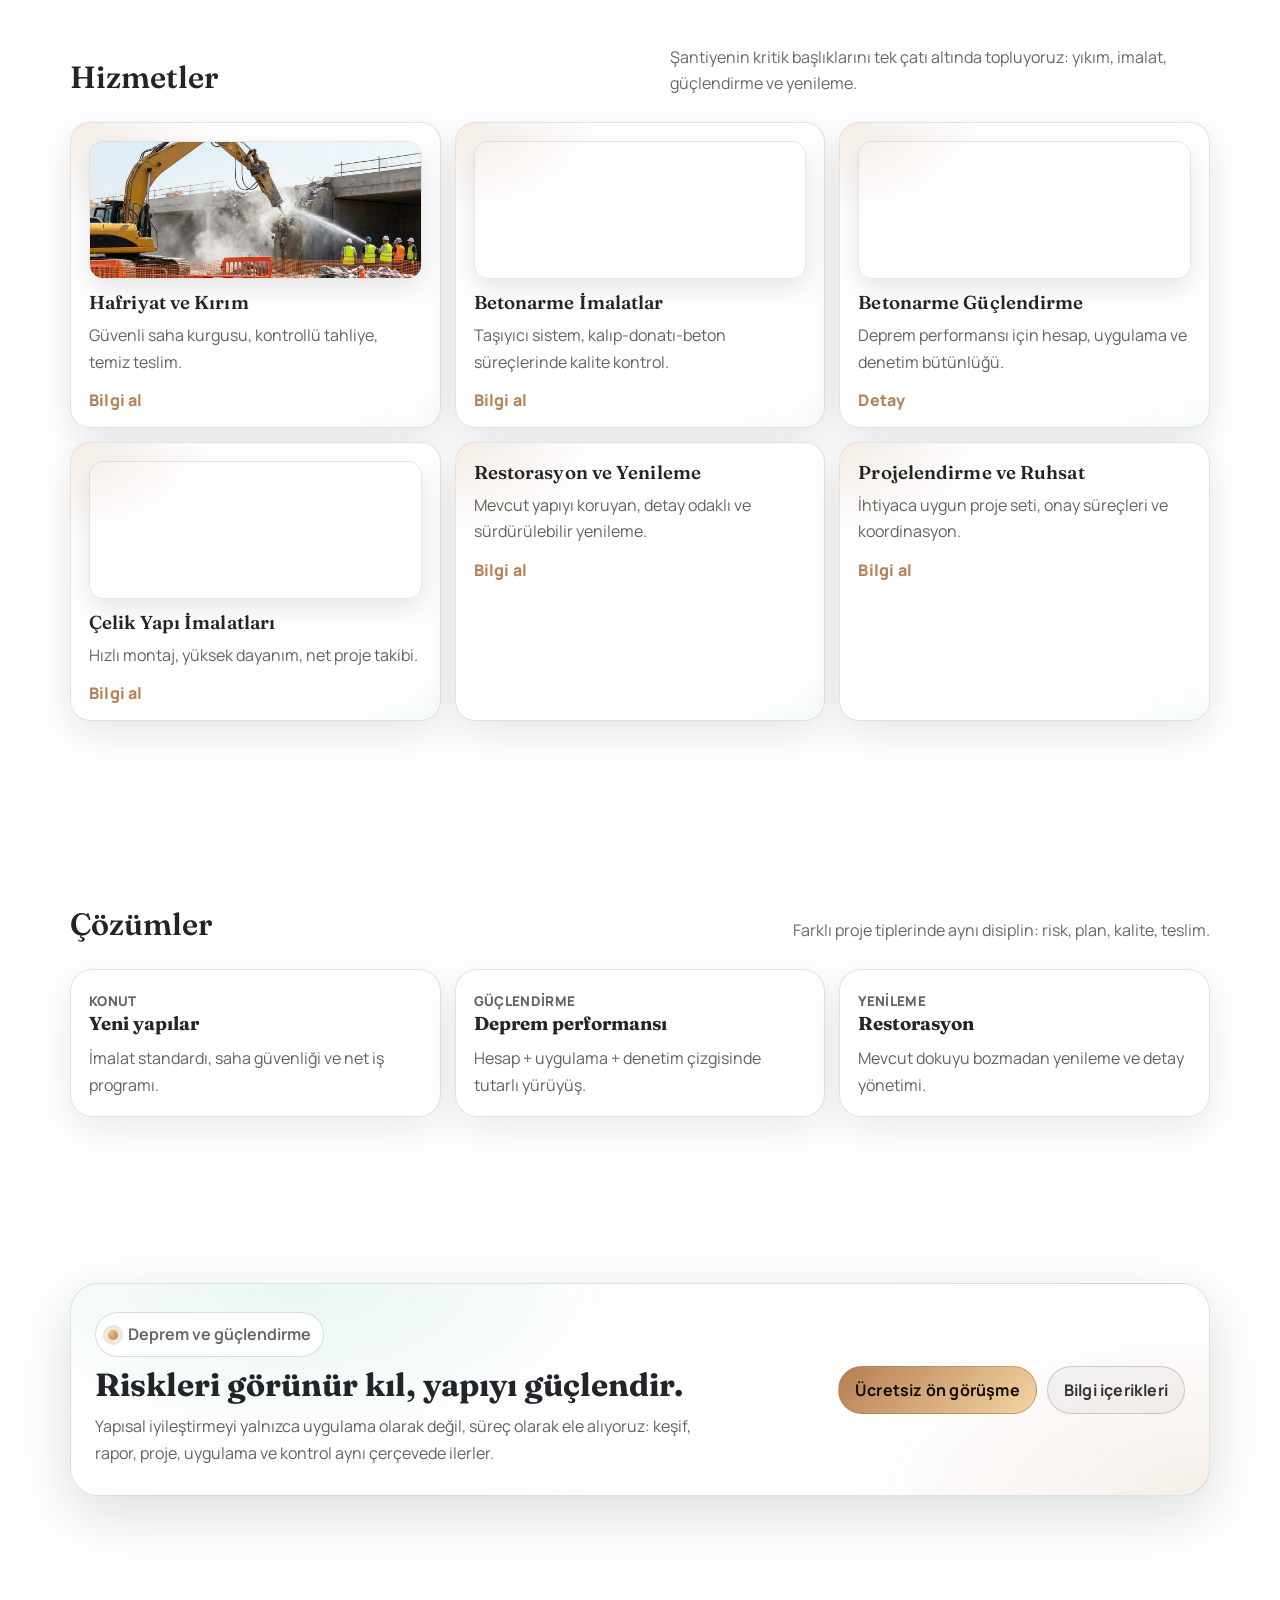
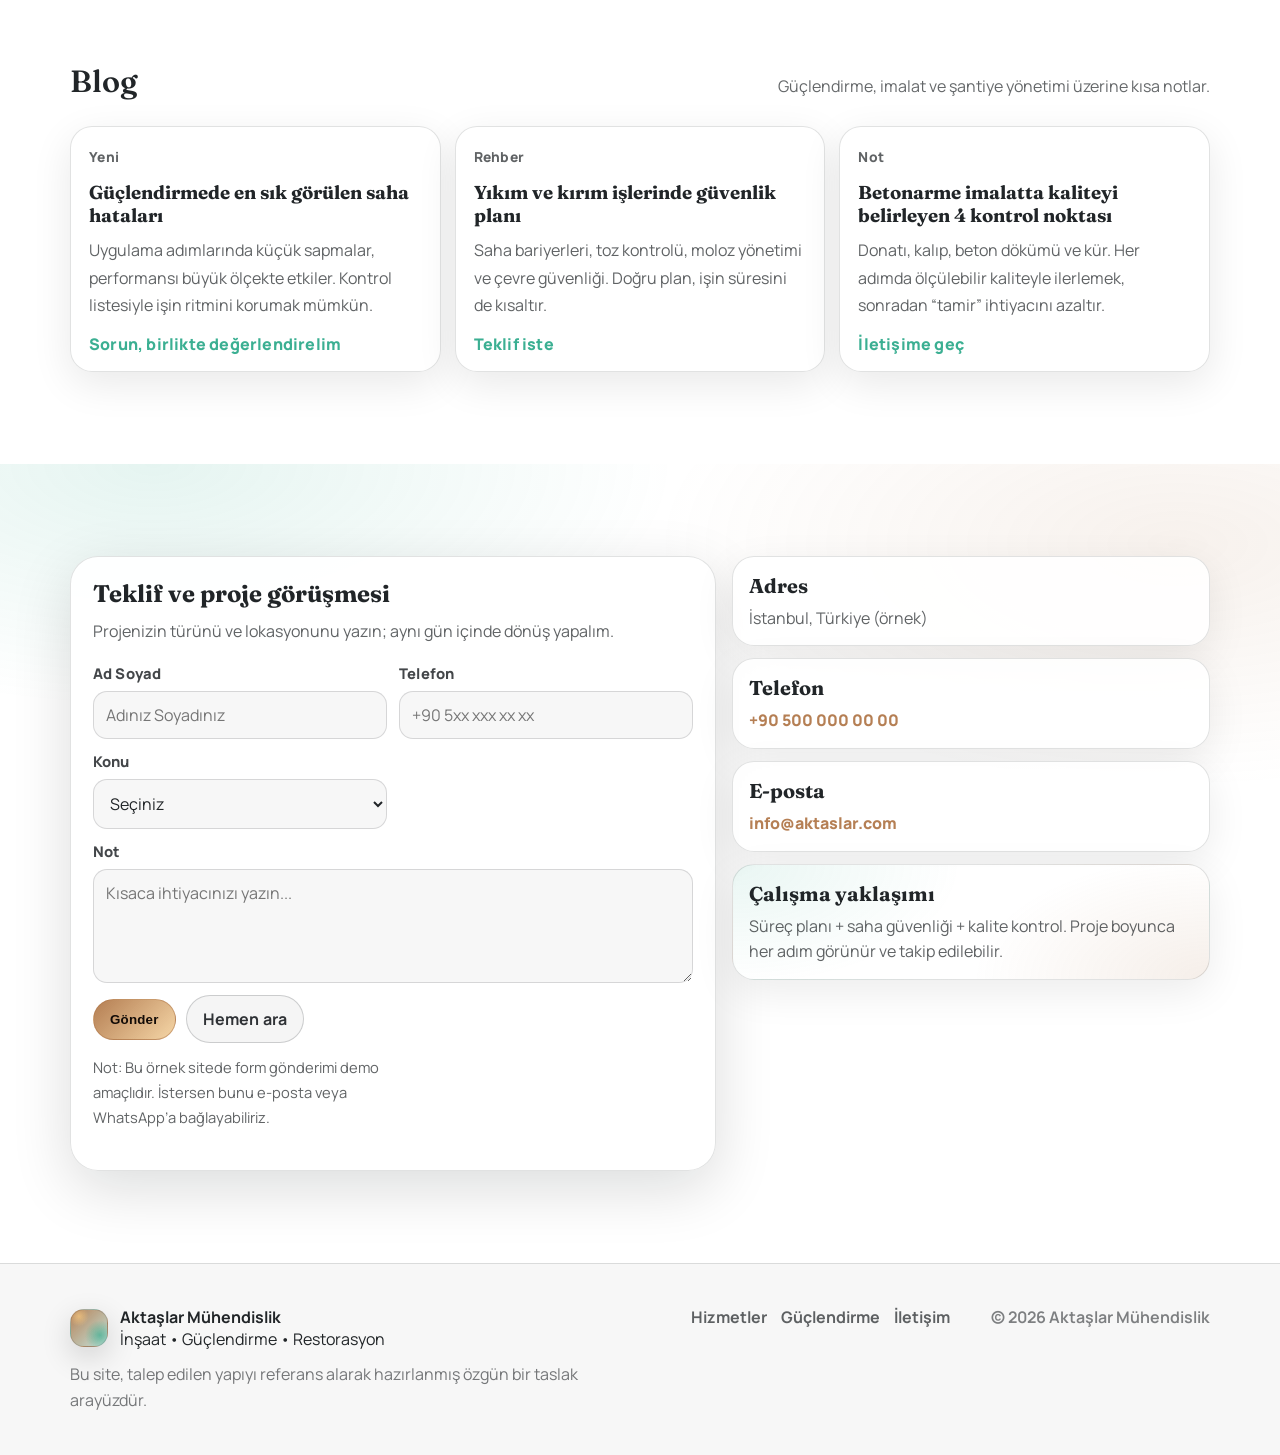
==== commit b81f2aba: "Improve nav active state and homepage hero" ====
--- a/index.html
+++ b/index.html
@@ -36,9 +36,9 @@
           </button>
 
           <div id="navPanel" class="nav-panel" data-open="false">
-            <a href="./index.html">Ana Sayfa</a>
+            <a href="./index.html" aria-current="page">Ana Sayfa</a>
             <a href="./hakkimizda.html">Hakkımızda</a>
-            <a href="#hizmetler">Hizmetler</a>
+            <a href="#hizmetler" data-spy="true">Hizmetler</a>
             <a href="#projeler">Çözümler</a>
             <a href="#guclendirme">Güçlendirme</a>
             <a href="#blog">Blog</a>
@@ -50,24 +50,25 @@
 
     <main id="icerik">
       <!-- HERO -->
-      <section id="top" class="hero" aria-label="Vitrin">
+      <section id="top" class="hero hero-wide" aria-label="Vitrin">
         <div class="hero-bg" aria-hidden="true"></div>
 
-        <div class="container hero-inner">
-          <div class="hero-copy">
-            <p class="kicker">Yeni nesil şantiye disiplini</p>
-            <h1 class="hero-title">
-              Güvenli yıkım, sağlam güçlendirme, kaliteli yaşam alanları.
-            </h1>
-            <p class="hero-lead">
-              Aktaşlar Mühendislik; inşaat, restorasyon ve betonarme güçlendirme
-              projelerinde süreci uçtan uca yönetir. Net plan, görünür ilerleme ve
-              yönetmelik uyumu aynı standartta yürür.
-            </p>
-
-            <div class="hero-actions">
-              <a class="btn primary" href="#iletisim">Projeni konuşalım</a>
-              <a class="btn ghost" href="#hizmetler">Hizmetleri incele</a>
+        <div class="container">
+          <div class="hero-wide-inner">
+            <div class="hero-wide-copy">
+              <p class="kicker">Yeni nesil şantiye disiplini</p>
+              <h1 class="hero-title">
+                Güvenli yıkım, sağlam güçlendirme, kaliteli yaşam alanları.
+              </h1>
+              <p class="hero-lead">
+                Aktaşlar Mühendislik; inşaat, restorasyon ve betonarme güçlendirme
+                projelerinde süreci uçtan uca yönetir. Net plan, görünür ilerleme ve
+                yönetmelik uyumu aynı standartta yürür.
+              </p>
+              <div class="hero-actions">
+                <a class="btn primary" href="#iletisim">Projeni konuşalım</a>
+                <a class="btn ghost" href="#hizmetler">Hizmetleri incele</a>
+              </div>
             </div>
 
             <div class="hero-metrics" role="list" aria-label="Öne çıkan faydalar">
@@ -85,62 +86,54 @@
               </div>
             </div>
           </div>
-
-          <div class="hero-slider" aria-label="Öne çıkan başlıklar">
-            <div class="hero-photo" aria-hidden="true">
-              <img
-                src="./assets/hero-construction.jpg"
-                alt=""
-                loading="eager"
-                decoding="async"
-              />
-            </div>
-            <div class="slides" data-active="0">
-              <article class="slide" data-index="0">
+        </div>
+
+        <div class="hero-carousel" aria-label="Öne çıkan başlıklar">
+          <div class="slides" data-active="0">
+            <article class="slide slide-wide" data-index="0">
+              <img class="slide-bg" src="./assets/hero-construction.jpg" alt="" loading="eager" decoding="async" />
+              <div class="slide-overlay">
                 <p class="slide-eyebrow">Kaliteli hayatlar</p>
                 <h2>Kaliteli yaşam alanları</h2>
-                <p>
-                  Restorasyon ve imalat süreçlerinde detayları kaçırmayan, şantiye
-                  ritmini bozmayan bir proje kurgusu.
-                </p>
-              </article>
-              <article class="slide" data-index="1">
+                <p>Restorasyon ve imalat süreçlerinde detayları kaçırmayan, net ve kontrollü bir yürüyüş.</p>
+              </div>
+            </article>
+            <article class="slide slide-wide" data-index="1">
+              <img class="slide-bg" src="./assets/hero-slide-demolition.jpg" alt="" loading="lazy" decoding="async" />
+              <div class="slide-overlay">
                 <p class="slide-eyebrow">Güvenli yıkım</p>
                 <h2>Güvenli yenileme</h2>
-                <p>
-                  Kırım, yıkım ve hafriyat işlerinde kontrollü saha planı, güvenli
-                  tahliye ve temiz teslim yaklaşımı.
-                </p>
-              </article>
-              <article class="slide" data-index="2">
+                <p>Kırım, yıkım ve hafriyat işlerinde kontrollü saha planı, güvenli tahliye ve temiz teslim.</p>
+              </div>
+            </article>
+            <article class="slide slide-wide" data-index="2">
+              <img class="slide-bg" src="./assets/hero-slide-renovation.jpg" alt="" loading="lazy" decoding="async" />
+              <div class="slide-overlay">
                 <p class="slide-eyebrow">İnşa etmek</p>
                 <h2>Hayal etmekle başlar</h2>
-                <p>
-                  Teknik gereklilikleri estetik ve işlevle birleştirip sürdürülebilir
-                  yapılar üretmek için tasarımı sahayla aynı dile getiriyoruz.
-                </p>
-              </article>
-            </div>
-
-            <div class="slider-controls">
-              <button class="icon-btn" type="button" data-slide="prev" aria-label="Önceki">
-                <span aria-hidden="true">←</span>
+                <p>Tasarımdan uygulamaya, işlevi ve estetiği aynı çizgide buluşturan proje kurgusu.</p>
+              </div>
+            </article>
+          </div>
+
+          <div class="slider-controls">
+            <button class="icon-btn" type="button" data-slide="prev" aria-label="Önceki">
+              <span aria-hidden="true">←</span>
+            </button>
+            <div class="dots" role="tablist" aria-label="Slayt seçimi">
+              <button class="dot" type="button" role="tab" aria-selected="true" data-dot="0">
+                <span class="sr-only">1</span>
               </button>
-              <div class="dots" role="tablist" aria-label="Slayt seçimi">
-                <button class="dot" type="button" role="tab" aria-selected="true" data-dot="0">
-                  <span class="sr-only">1</span>
-                </button>
-                <button class="dot" type="button" role="tab" aria-selected="false" data-dot="1">
-                  <span class="sr-only">2</span>
-                </button>
-                <button class="dot" type="button" role="tab" aria-selected="false" data-dot="2">
-                  <span class="sr-only">3</span>
-                </button>
-              </div>
-              <button class="icon-btn" type="button" data-slide="next" aria-label="Sonraki">
-                <span aria-hidden="true">→</span>
+              <button class="dot" type="button" role="tab" aria-selected="false" data-dot="1">
+                <span class="sr-only">2</span>
               </button>
-            </div>
+              <button class="dot" type="button" role="tab" aria-selected="false" data-dot="2">
+                <span class="sr-only">3</span>
+              </button>
+            </div>
+            <button class="icon-btn" type="button" data-slide="next" aria-label="Sonraki">
+              <span aria-hidden="true">→</span>
+            </button>
           </div>
         </div>
       </section>
--- a/styles.css
+++ b/styles.css
@@ -11,6 +11,8 @@
   --accent: #b07749; /* bakır */
   --accent-2: #2aa889; /* petrol-yeşil */
   --accent-3: #f1c37d; /* sıcak vurgu */
+  --pastel: rgba(42,168,137,.12);
+  --pastel-2: rgba(176,119,73,.10);
 
   --radius: 18px;
   --radius-sm: 12px;
@@ -68,6 +70,12 @@
 
 /* Anchor hedefleri header altında kalmasın */
 section[id]{ scroll-margin-top: 96px; }
+.section.is-current{
+  background:
+    radial-gradient(900px 420px at 12% 0%, var(--pastel), transparent 58%),
+    radial-gradient(900px 420px at 92% 10%, var(--pastel-2), transparent 58%),
+    rgba(255,255,255,1);
+}
 
 /* Header */
 .site-header{
@@ -141,8 +149,30 @@
   font-weight: 600;
   font-size: .95rem;
   opacity: .92;
+  padding: 10px 12px;
+  border-radius: 999px;
+  position: relative;
 }
 .nav-panel a:hover{ opacity: 1; }
+.nav-panel a[aria-current="page"],
+.nav-panel a.is-active{
+  opacity: 1;
+  background: linear-gradient(180deg, rgba(42,168,137,.14), rgba(176,119,73,.10));
+  border: 1px solid rgba(14,18,22,.12);
+  box-shadow: 0 10px 24px rgba(10,12,14,.08);
+}
+.nav-panel a[aria-current="page"]::after,
+.nav-panel a.is-active::after{
+  content:"";
+  position:absolute;
+  left: 14px;
+  right: 14px;
+  bottom: 6px;
+  height: 2px;
+  border-radius: 999px;
+  background: linear-gradient(90deg, rgba(42,168,137,.65), rgba(176,119,73,.65));
+  opacity: .55;
+}
 .nav-cta{
   padding: 10px 14px;
   border-radius: 999px;
@@ -201,6 +231,73 @@
   gap: 42px;
   align-items: start;
 }
+
+/* Wide hero (anasayfa) */
+.hero-wide{ padding: 72px 0 0; }
+.hero-wide-inner{
+  display:grid;
+  grid-template-columns: 1.2fr .8fr;
+  gap: 18px;
+  align-items:end;
+  padding-bottom: 22px;
+}
+.hero-wide-copy{ padding-bottom: 8px; }
+.hero-carousel{
+  border-top: 1px solid rgba(14,18,22,.10);
+  background: rgba(14,18,22,.02);
+  padding: 18px 0 0;
+}
+.hero-carousel .slides{
+  width: var(--container);
+  margin: 0 auto;
+  min-height: 420px;
+}
+.hero-carousel .slider-controls{
+  width: var(--container);
+  margin: 0 auto;
+  border-top: 0;
+  background: transparent;
+  padding: 14px 0 18px;
+}
+.slide-wide{
+  padding: 0;
+  border-radius: 26px;
+  overflow:hidden;
+  transform: translateY(12px);
+  box-shadow: var(--shadow);
+  border: 1px solid rgba(14,18,22,.12);
+}
+.slide-bg{
+  position:absolute;
+  inset:0;
+  width:100%;
+  height:100%;
+  object-fit: cover;
+  object-position: left center;
+  filter: saturate(1.02) contrast(1.02);
+}
+.slide-overlay{
+  position:absolute;
+  inset:0;
+  display:flex;
+  flex-direction:column;
+  justify-content:flex-end;
+  gap: 8px;
+  padding: 22px;
+  background:
+    linear-gradient(180deg, rgba(255,255,255,.0) 20%, rgba(255,255,255,.82) 72%, rgba(255,255,255,.92));
+}
+.slide-overlay h2{
+  margin: 0;
+  font-family: var(--heading);
+  letter-spacing:.1px;
+}
+.slide-overlay p{
+  margin: 0;
+  color: rgba(14,18,22,.70);
+  line-height:1.6;
+  max-width: 64ch;
+}
 .kicker{
   display:inline-flex;
   align-items:center;
@@ -698,6 +795,8 @@
 @media (max-width: 980px){
   .hero-inner{ grid-template-columns: 1fr; }
   .hero-slider{ position:relative; top:auto; }
+  .hero-wide-inner{ grid-template-columns: 1fr; }
+  .hero-carousel .slides{ min-height: 380px; }
   .grid-2{ grid-template-columns: 1fr; }
   .cards{ grid-template-columns: repeat(2, minmax(0, 1fr)); }
   .solutions-grid{ grid-template-columns: 1fr; }
@@ -709,6 +808,7 @@
 @media (max-width: 720px){
   .section{ padding: 74px 0; }
   .hero{ padding: 62px 0 24px; }
+  .hero-wide{ padding: 56px 0 0; }
   .hero-metrics{ grid-template-columns: 1fr; }
   .section-head{ flex-direction: column; align-items:flex-start; }
   .cards{ grid-template-columns: 1fr; }
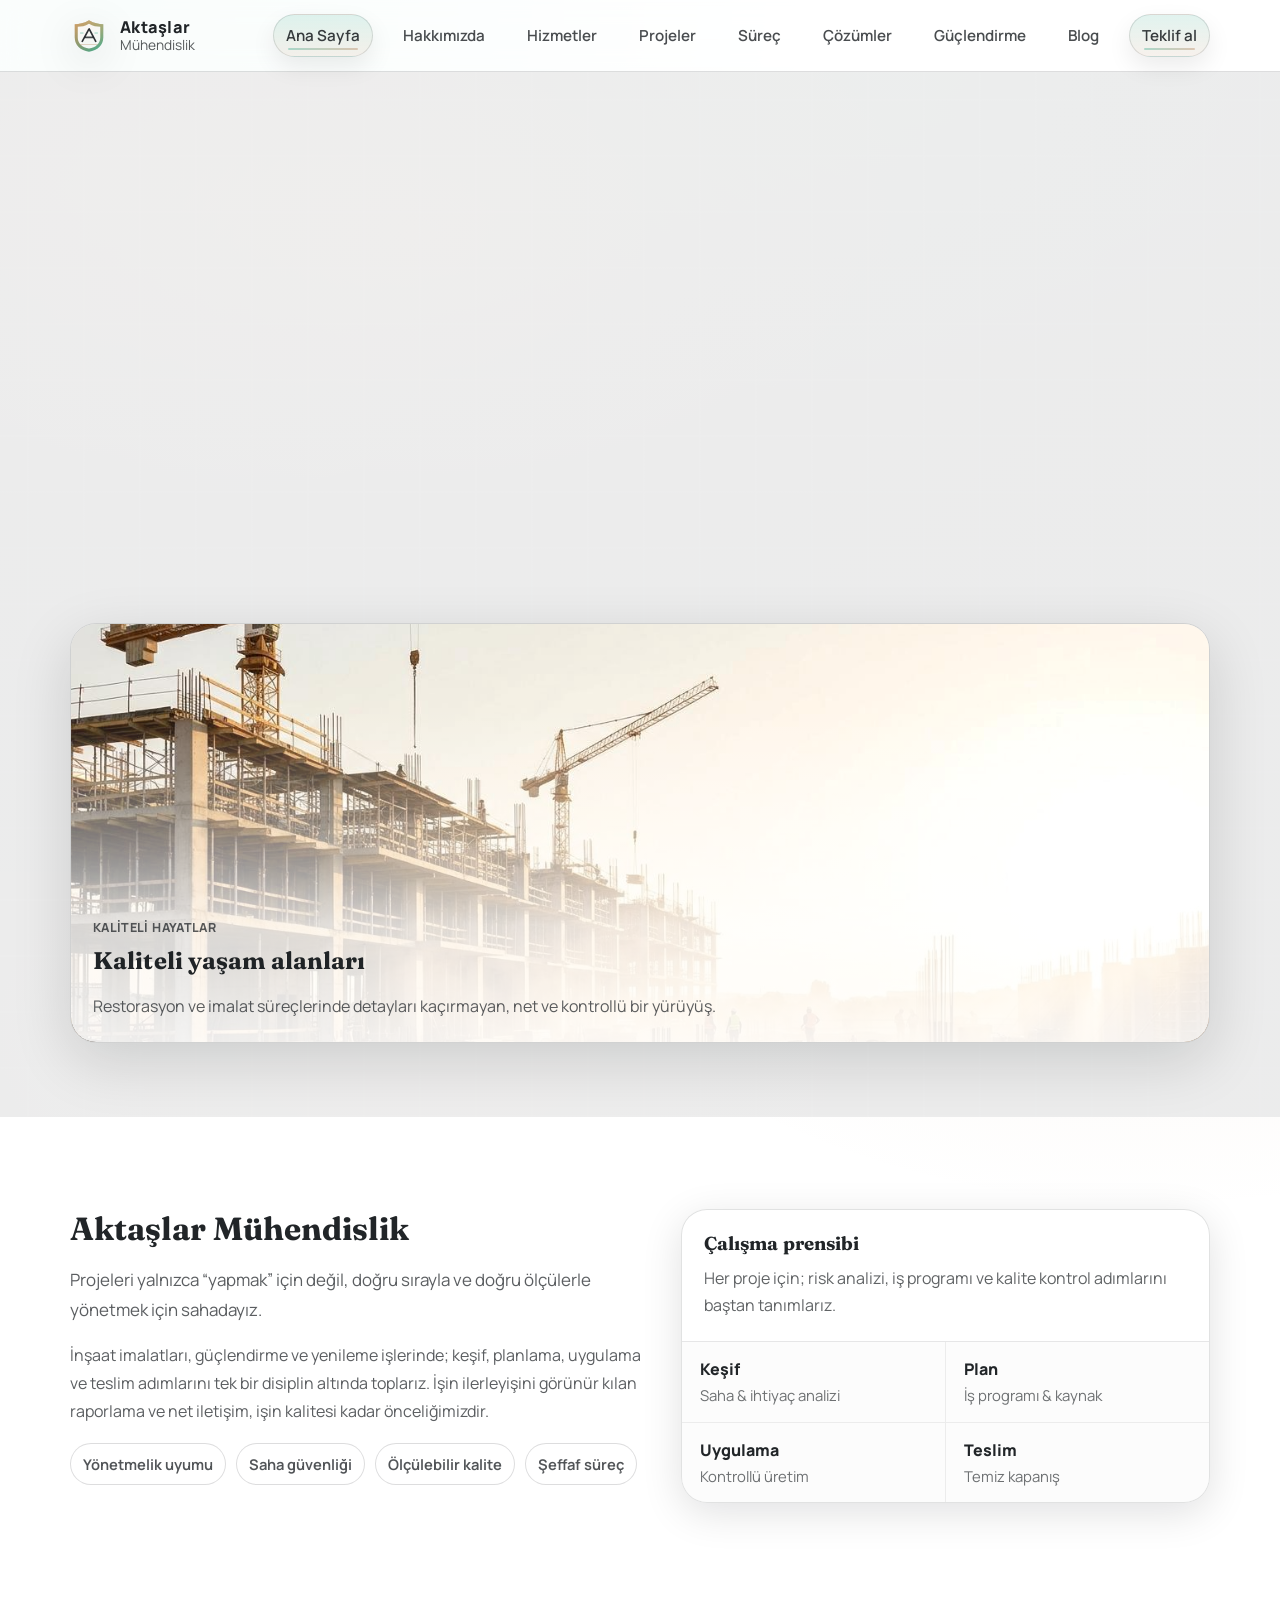
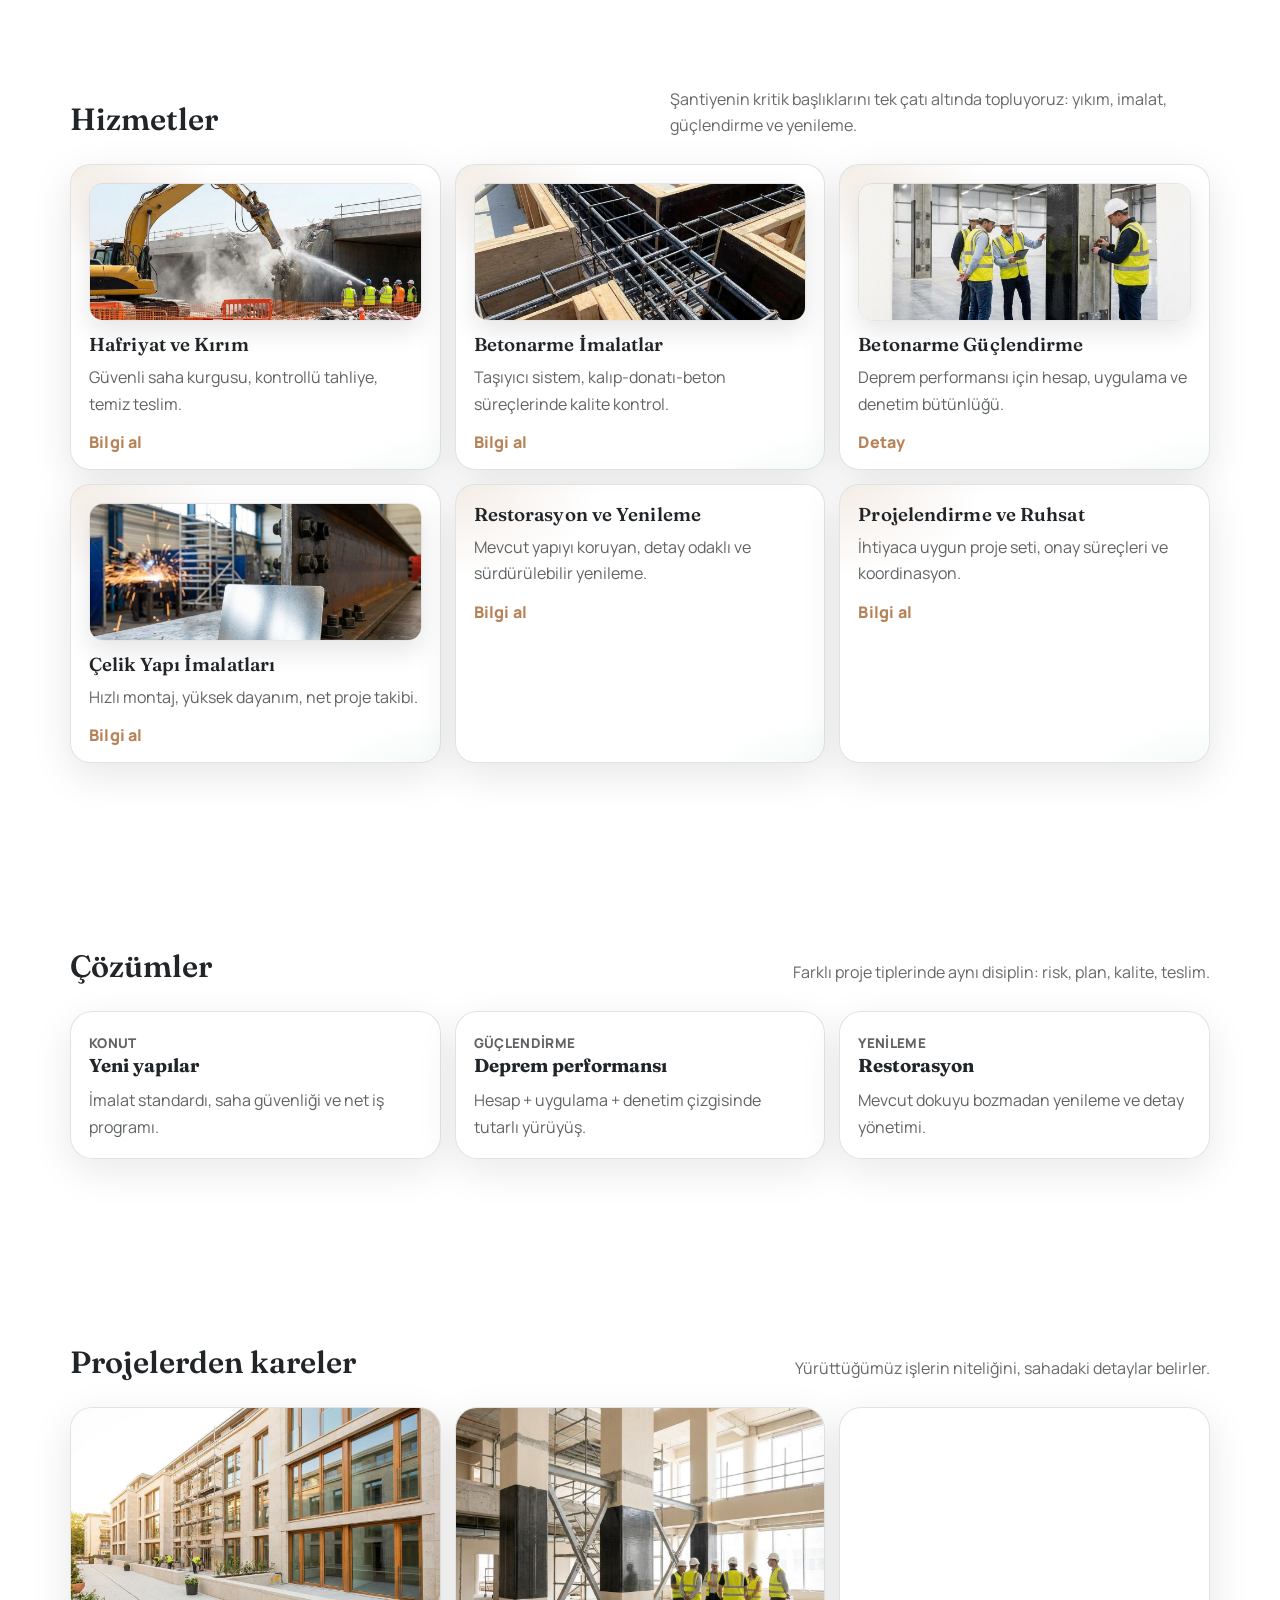
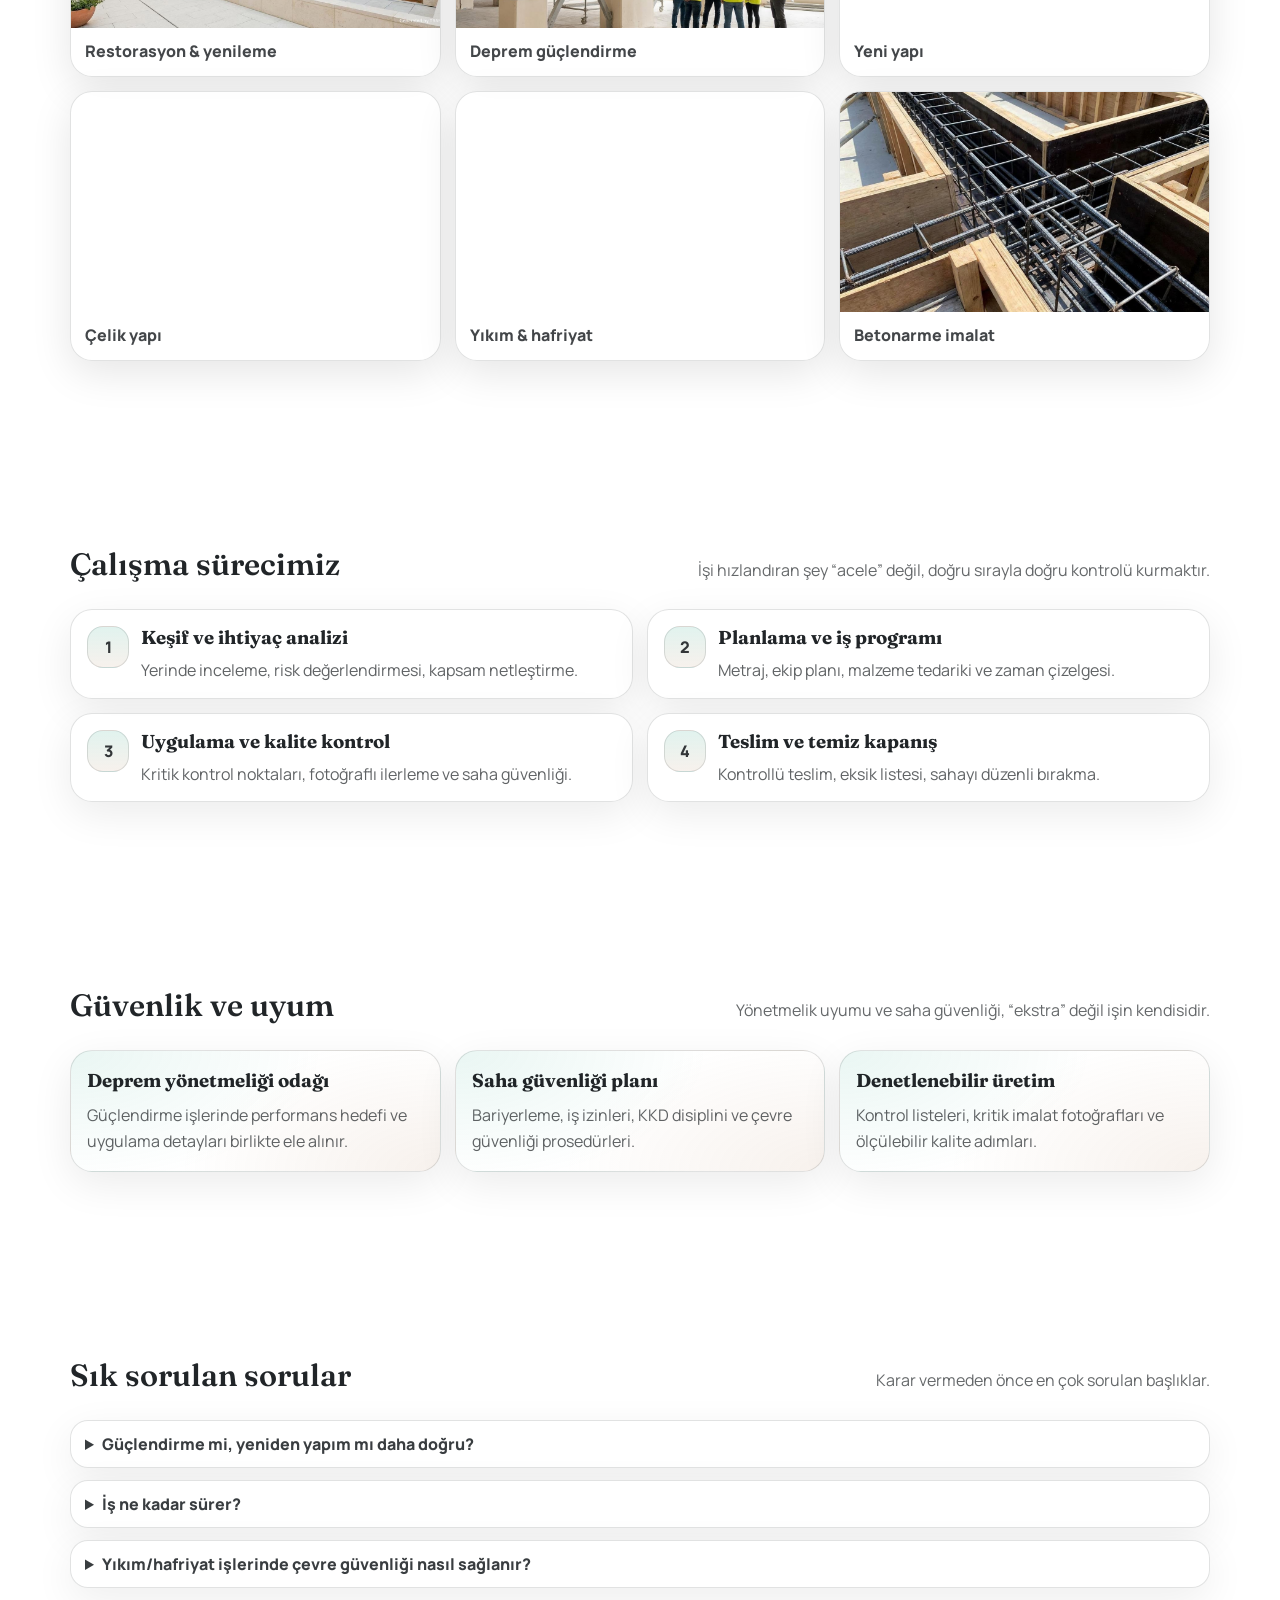
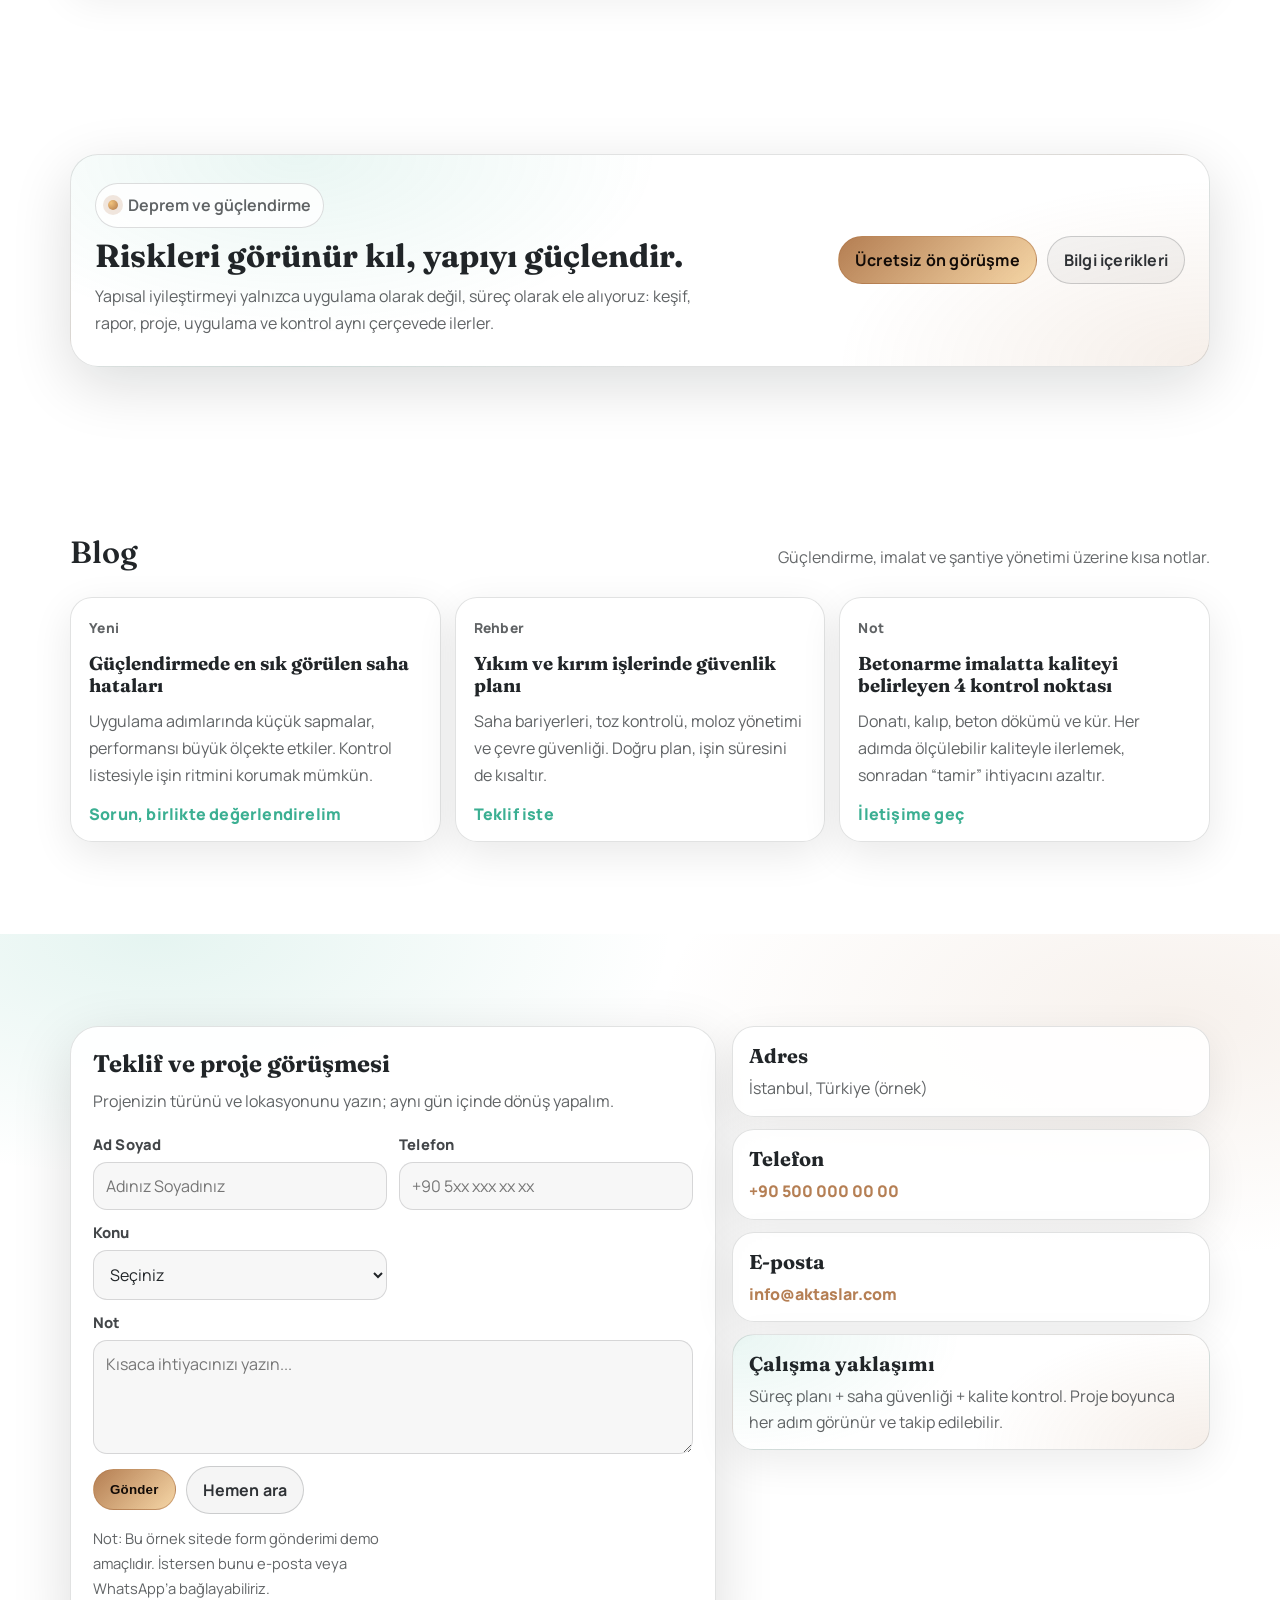
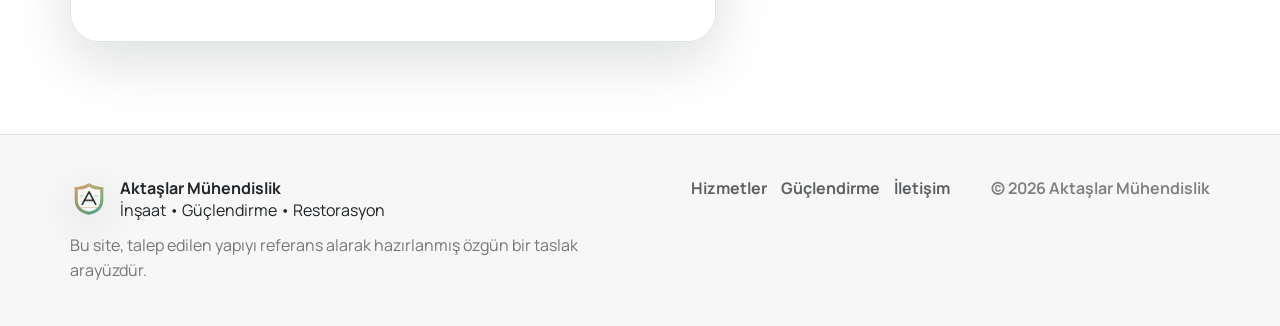
==== commit 1e62a537: "Add logo, stronger branding, and new sections" ====
--- a/index.html
+++ b/index.html
@@ -13,6 +13,7 @@
       rel="stylesheet"
     />
 
+    <link rel="icon" href="./assets/favicon.svg" type="image/svg+xml" />
     <link rel="stylesheet" href="./styles.css" />
     <script defer src="./app.js"></script>
   </head>
@@ -22,7 +23,7 @@
     <header class="site-header" data-scrolled="false">
       <div class="container header-inner">
         <a class="brand" href="./index.html" aria-label="Aktaşlar Mühendislik ana sayfa">
-          <span class="brand-mark" aria-hidden="true"></span>
+          <img class="brand-logo" src="./assets/logo.svg" alt="Aktaşlar Mühendislik" width="38" height="38" />
           <span class="brand-text">
             <span class="brand-name">Aktaşlar</span>
             <span class="brand-sub">Mühendislik</span>
@@ -39,6 +40,8 @@
             <a href="./index.html" aria-current="page">Ana Sayfa</a>
             <a href="./hakkimizda.html">Hakkımızda</a>
             <a href="#hizmetler" data-spy="true">Hizmetler</a>
+            <a href="#galeri">Projeler</a>
+            <a href="#surec">Süreç</a>
             <a href="#projeler">Çözümler</a>
             <a href="#guclendirme">Güçlendirme</a>
             <a href="#blog">Blog</a>
@@ -56,6 +59,7 @@
         <div class="container">
           <div class="hero-wide-inner">
             <div class="hero-wide-copy">
+              <p class="hero-brand">Aktaşlar Mühendislik</p>
               <p class="kicker">Yeni nesil şantiye disiplini</p>
               <h1 class="hero-title">
                 Güvenli yıkım, sağlam güçlendirme, kaliteli yaşam alanları.
@@ -264,6 +268,133 @@
               <h3>Restorasyon</h3>
               <p>Mevcut dokuyu bozmadan yenileme ve detay yönetimi.</p>
             </div>
+          </div>
+        </div>
+      </section>
+
+      <!-- GALLERY -->
+      <section id="galeri" class="section gallery" aria-label="Proje galerisi">
+        <div class="container">
+          <div class="section-head">
+            <h2>Projelerden kareler</h2>
+            <p>Yürüttüğümüz işlerin niteliğini, sahadaki detaylar belirler.</p>
+          </div>
+
+          <div class="gallery-grid" role="list">
+            <figure class="gallery-item" role="listitem">
+              <img src="./assets/hero-slide-renovation.jpg" alt="Yenileme ve restorasyon işi" loading="lazy" decoding="async" />
+              <figcaption>Restorasyon & yenileme</figcaption>
+            </figure>
+            <figure class="gallery-item" role="listitem">
+              <img src="./assets/gallery-retrofit.jpg" alt="Betonarme güçlendirme uygulaması" loading="lazy" decoding="async" />
+              <figcaption>Deprem güçlendirme</figcaption>
+            </figure>
+            <figure class="gallery-item" role="listitem">
+              <img src="./assets/gallery-villa.jpg" alt="Villa inşaat projesi" loading="lazy" decoding="async" />
+              <figcaption>Yeni yapı</figcaption>
+            </figure>
+            <figure class="gallery-item" role="listitem">
+              <img src="./assets/gallery-steel.jpg" alt="Çelik yapı montajı" loading="lazy" decoding="async" />
+              <figcaption>Çelik yapı</figcaption>
+            </figure>
+            <figure class="gallery-item" role="listitem">
+              <img src="./assets/hero-slide-demolition.jpg" alt="Kontrollü yıkım sahası" loading="lazy" decoding="async" />
+              <figcaption>Yıkım & hafriyat</figcaption>
+            </figure>
+            <figure class="gallery-item" role="listitem">
+              <img src="./assets/service-betonarme.jpg" alt="Betonarme imalat detayları" loading="lazy" decoding="async" />
+              <figcaption>Betonarme imalat</figcaption>
+            </figure>
+          </div>
+        </div>
+      </section>
+
+      <!-- PROCESS -->
+      <section id="surec" class="section process" aria-label="Çalışma süreci">
+        <div class="container">
+          <div class="section-head">
+            <h2>Çalışma sürecimiz</h2>
+            <p>İşi hızlandıran şey “acele” değil, doğru sırayla doğru kontrolü kurmaktır.</p>
+          </div>
+
+          <div class="process-steps" role="list">
+            <div class="step" role="listitem">
+              <div class="step-no">1</div>
+              <div>
+                <h3>Keşif ve ihtiyaç analizi</h3>
+                <p>Yerinde inceleme, risk değerlendirmesi, kapsam netleştirme.</p>
+              </div>
+            </div>
+            <div class="step" role="listitem">
+              <div class="step-no">2</div>
+              <div>
+                <h3>Planlama ve iş programı</h3>
+                <p>Metraj, ekip planı, malzeme tedariki ve zaman çizelgesi.</p>
+              </div>
+            </div>
+            <div class="step" role="listitem">
+              <div class="step-no">3</div>
+              <div>
+                <h3>Uygulama ve kalite kontrol</h3>
+                <p>Kritik kontrol noktaları, fotoğraflı ilerleme ve saha güvenliği.</p>
+              </div>
+            </div>
+            <div class="step" role="listitem">
+              <div class="step-no">4</div>
+              <div>
+                <h3>Teslim ve temiz kapanış</h3>
+                <p>Kontrollü teslim, eksik listesi, sahayı düzenli bırakma.</p>
+              </div>
+            </div>
+          </div>
+        </div>
+      </section>
+
+      <!-- STANDARDS -->
+      <section id="standartlar" class="section standards" aria-label="Güvenlik ve uyum">
+        <div class="container">
+          <div class="section-head">
+            <h2>Güvenlik ve uyum</h2>
+            <p>Yönetmelik uyumu ve saha güvenliği, “ekstra” değil işin kendisidir.</p>
+          </div>
+          <div class="standards-grid" role="list">
+            <div class="std" role="listitem">
+              <h3>Deprem yönetmeliği odağı</h3>
+              <p>Güçlendirme işlerinde performans hedefi ve uygulama detayları birlikte ele alınır.</p>
+            </div>
+            <div class="std" role="listitem">
+              <h3>Saha güvenliği planı</h3>
+              <p>Bariyerleme, iş izinleri, KKD disiplini ve çevre güvenliği prosedürleri.</p>
+            </div>
+            <div class="std" role="listitem">
+              <h3>Denetlenebilir üretim</h3>
+              <p>Kontrol listeleri, kritik imalat fotoğrafları ve ölçülebilir kalite adımları.</p>
+            </div>
+          </div>
+        </div>
+      </section>
+
+      <!-- FAQ -->
+      <section id="sss" class="section faq" aria-label="Sık sorulan sorular">
+        <div class="container">
+          <div class="section-head">
+            <h2>Sık sorulan sorular</h2>
+            <p>Karar vermeden önce en çok sorulan başlıklar.</p>
+          </div>
+
+          <div class="faq-list">
+            <details>
+              <summary>Güçlendirme mi, yeniden yapım mı daha doğru?</summary>
+              <p>Yerinde keşif ve proje verilerine göre netleşir. Taşıyıcı sistem durumu, maliyet ve süre kıyasını birlikte değerlendiriyoruz.</p>
+            </details>
+            <details>
+              <summary>İş ne kadar sürer?</summary>
+              <p>Kapsam ve saha koşullarına göre değişir; net iş programını keşif sonrası paylaşıyoruz. Süreyi etkileyen kritik nokta tedarik ve koordinasyondur.</p>
+            </details>
+            <details>
+              <summary>Yıkım/hafriyat işlerinde çevre güvenliği nasıl sağlanır?</summary>
+              <p>Toz kontrolü, bariyerleme, güvenli tahliye rotaları ve alan sınırlandırma ile riskleri azaltıyoruz.</p>
+            </details>
           </div>
         </div>
       </section>
@@ -399,7 +530,7 @@
       <div class="container footer-inner">
         <div>
           <div class="footer-brand">
-            <span class="brand-mark" aria-hidden="true"></span>
+            <img class="brand-logo" src="./assets/logo.svg" alt="" width="32" height="32" />
             <span>
               <strong>Aktaşlar Mühendislik</strong><br />
               İnşaat • Güçlendirme • Restorasyon
--- a/styles.css
+++ b/styles.css
@@ -102,6 +102,12 @@
   align-items:center;
   gap: 12px;
 }
+.brand-logo{
+  width: 38px;
+  height: 38px;
+  flex: 0 0 auto;
+  filter: drop-shadow(0 10px 20px rgba(10,12,14,.12));
+}
 .brand-mark{
   width: 38px;
   height: 38px;
@@ -114,7 +120,7 @@
   border: 1px solid rgba(14,18,22,.14);
 }
 .brand-text{ display:flex; flex-direction:column; line-height:1; }
-.brand-name{ font-weight: 750; letter-spacing:.25px; }
+.brand-name{ font-weight: 900; letter-spacing:.25px; font-size: 1.02rem; }
 .brand-sub{ font-size: .86rem; color: var(--muted); margin-top: 2px; }
 
 .nav{ display:flex; align-items:center; gap: 14px; position: relative; }
@@ -310,6 +316,15 @@
   font-weight: 650;
   margin: 0 0 16px;
 }
+
+.hero-brand{
+  margin: 0 0 8px;
+  font-family: var(--heading);
+  font-weight: 600;
+  letter-spacing: .12px;
+  font-size: clamp(1.2rem, 2.4vw, 1.7rem);
+  color: rgba(14,18,22,.88);
+}
 .kicker::before{
   content:"";
   width: 10px; height: 10px;
@@ -572,6 +587,118 @@
   border: 1px solid rgba(14,18,22,.10);
   margin-bottom: 12px;
   box-shadow: 0 10px 26px rgba(10,12,14,.10);
+}
+
+/* Gallery */
+.gallery-grid{
+  display:grid;
+  grid-template-columns: repeat(12, minmax(0, 1fr));
+  gap: 14px;
+}
+.gallery-item{
+  grid-column: span 4;
+  margin:0;
+  border-radius: 22px;
+  overflow:hidden;
+  border: 1px solid rgba(14,18,22,.12);
+  background: rgba(255,255,255,.88);
+  box-shadow: 0 12px 40px rgba(10,12,14,.10);
+}
+.gallery-item img{
+  width:100%;
+  height: 220px;
+  object-fit: cover;
+  object-position: center;
+}
+.gallery-item figcaption{
+  padding: 12px 14px 14px;
+  font-weight: 850;
+  color: rgba(14,18,22,.78);
+}
+
+/* Process */
+.process-steps{
+  display:grid;
+  grid-template-columns: repeat(2, minmax(0, 1fr));
+  gap: 14px;
+}
+.step{
+  display:flex;
+  gap: 12px;
+  border-radius: 22px;
+  border: 1px solid rgba(14,18,22,.12);
+  background: rgba(255,255,255,.88);
+  padding: 16px 16px 14px;
+  box-shadow: 0 12px 40px rgba(10,12,14,.08);
+}
+.step-no{
+  width: 42px;
+  height: 42px;
+  border-radius: 16px;
+  display:grid;
+  place-items:center;
+  font-weight: 950;
+  color: rgba(14,18,22,.84);
+  background: linear-gradient(180deg, rgba(42,168,137,.14), rgba(176,119,73,.10));
+  border: 1px solid rgba(14,18,22,.12);
+}
+.step h3{
+  margin: 0 0 8px;
+  font-family: var(--heading);
+}
+.step p{
+  margin: 0;
+  color: rgba(14,18,22,.66);
+  line-height: 1.65;
+}
+
+/* Standards */
+.standards-grid{
+  display:grid;
+  grid-template-columns: repeat(3, minmax(0, 1fr));
+  gap: 14px;
+}
+.std{
+  border-radius: 22px;
+  border: 1px solid rgba(14,18,22,.12);
+  background:
+    radial-gradient(420px 220px at 0% 0%, rgba(42,168,137,.10), transparent 60%),
+    radial-gradient(420px 220px at 100% 100%, rgba(176,119,73,.10), transparent 62%),
+    rgba(255,255,255,.88);
+  padding: 18px 16px 16px;
+  box-shadow: 0 12px 40px rgba(10,12,14,.08);
+}
+.std h3{
+  margin: 0 0 10px;
+  font-family: var(--heading);
+}
+.std p{
+  margin: 0;
+  color: rgba(14,18,22,.66);
+  line-height: 1.65;
+}
+
+/* FAQ */
+.faq-list{
+  display:grid;
+  gap: 12px;
+}
+details{
+  border-radius: 18px;
+  border: 1px solid rgba(14,18,22,.12);
+  background: rgba(255,255,255,.90);
+  box-shadow: 0 12px 40px rgba(10,12,14,.07);
+  padding: 12px 14px;
+}
+summary{
+  cursor: pointer;
+  font-weight: 900;
+  color: rgba(14,18,22,.82);
+}
+details p{
+  margin: 10px 0 0;
+  color: rgba(14,18,22,.66);
+  line-height: 1.65;
 }
 .card > *{ position:relative; }
 .card h3{
@@ -804,6 +931,9 @@
   .contact-inner{ grid-template-columns: 1fr; }
   .cta-inner{ flex-direction: column; align-items:flex-start; }
   .cta-actions{ justify-content:flex-start; }
+  .gallery-item{ grid-column: span 6; }
+  .process-steps{ grid-template-columns: 1fr; }
+  .standards-grid{ grid-template-columns: 1fr; }
 }
 @media (max-width: 720px){
   .section{ padding: 74px 0; }
@@ -812,6 +942,7 @@
   .hero-metrics{ grid-template-columns: 1fr; }
   .section-head{ flex-direction: column; align-items:flex-start; }
   .cards{ grid-template-columns: 1fr; }
+  .gallery-item{ grid-column: span 12; }
 
   .nav-toggle{ display:inline-flex; }
   .nav-panel{
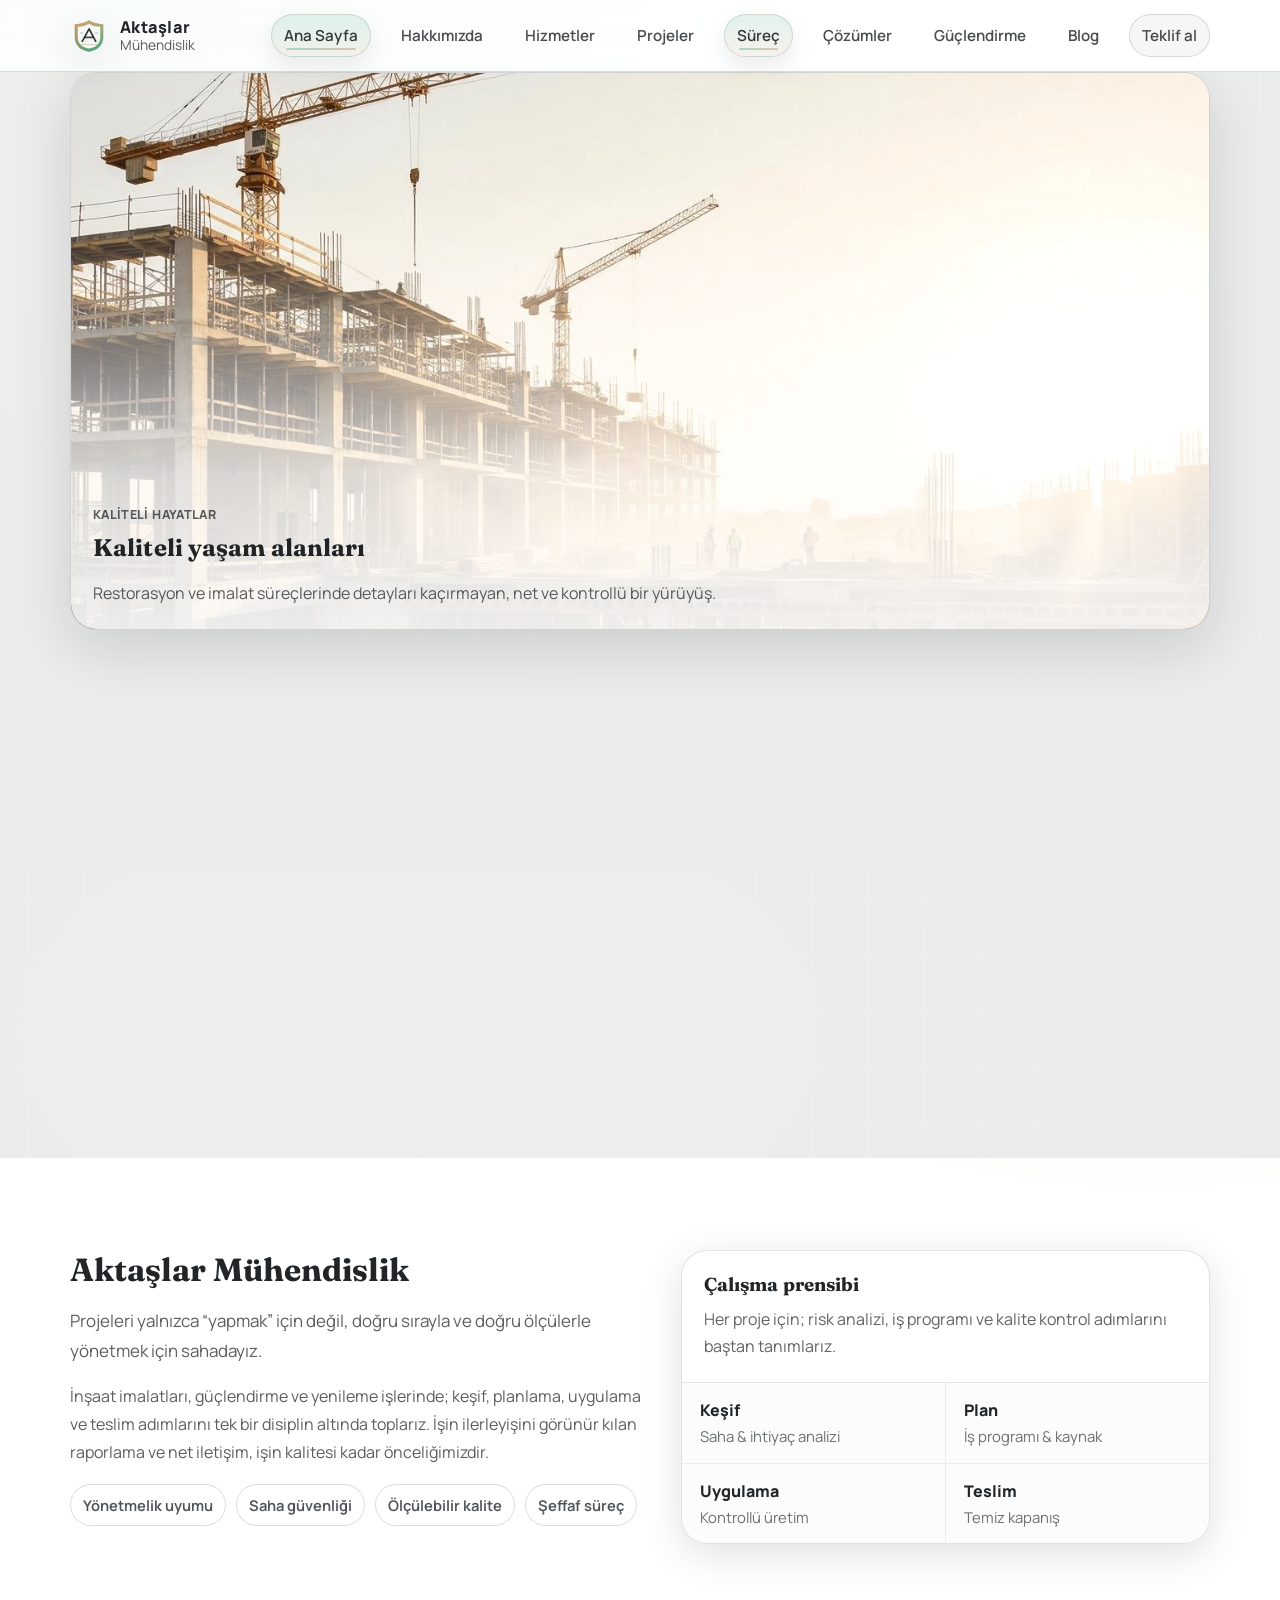
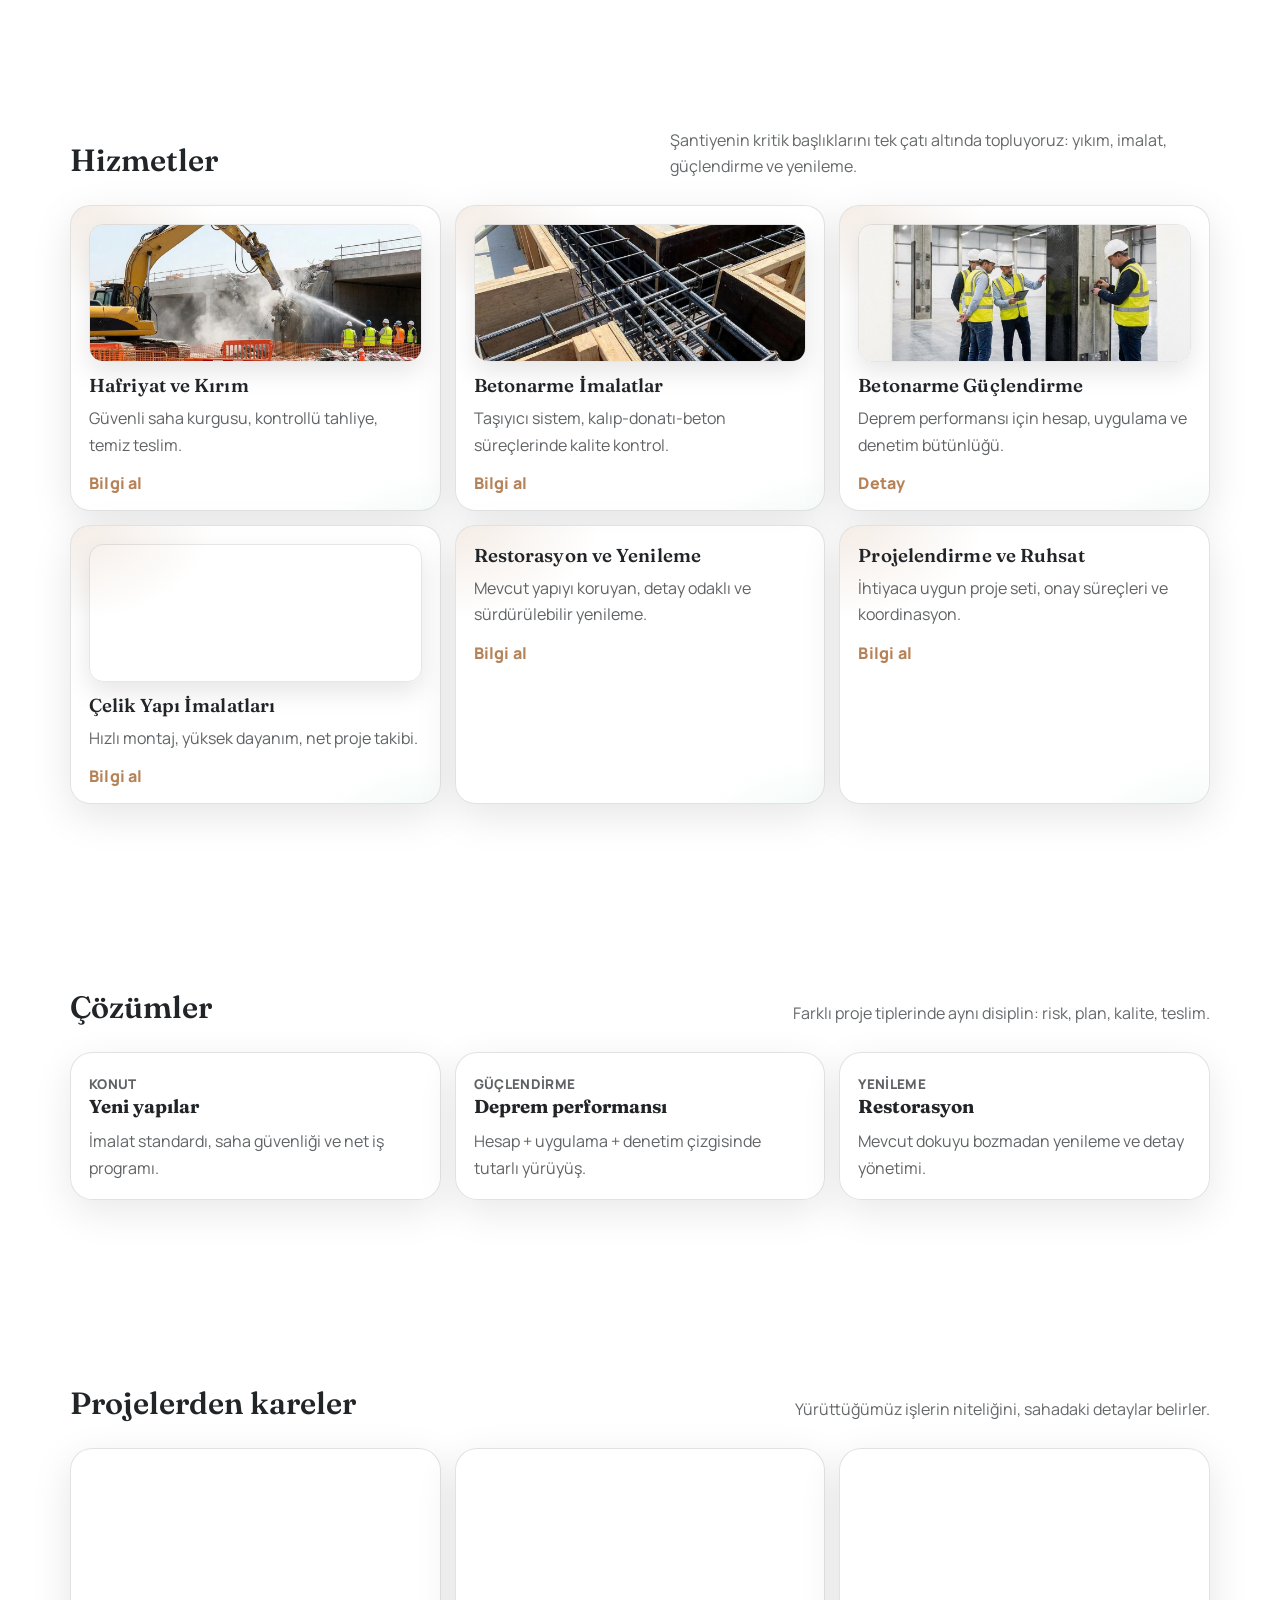
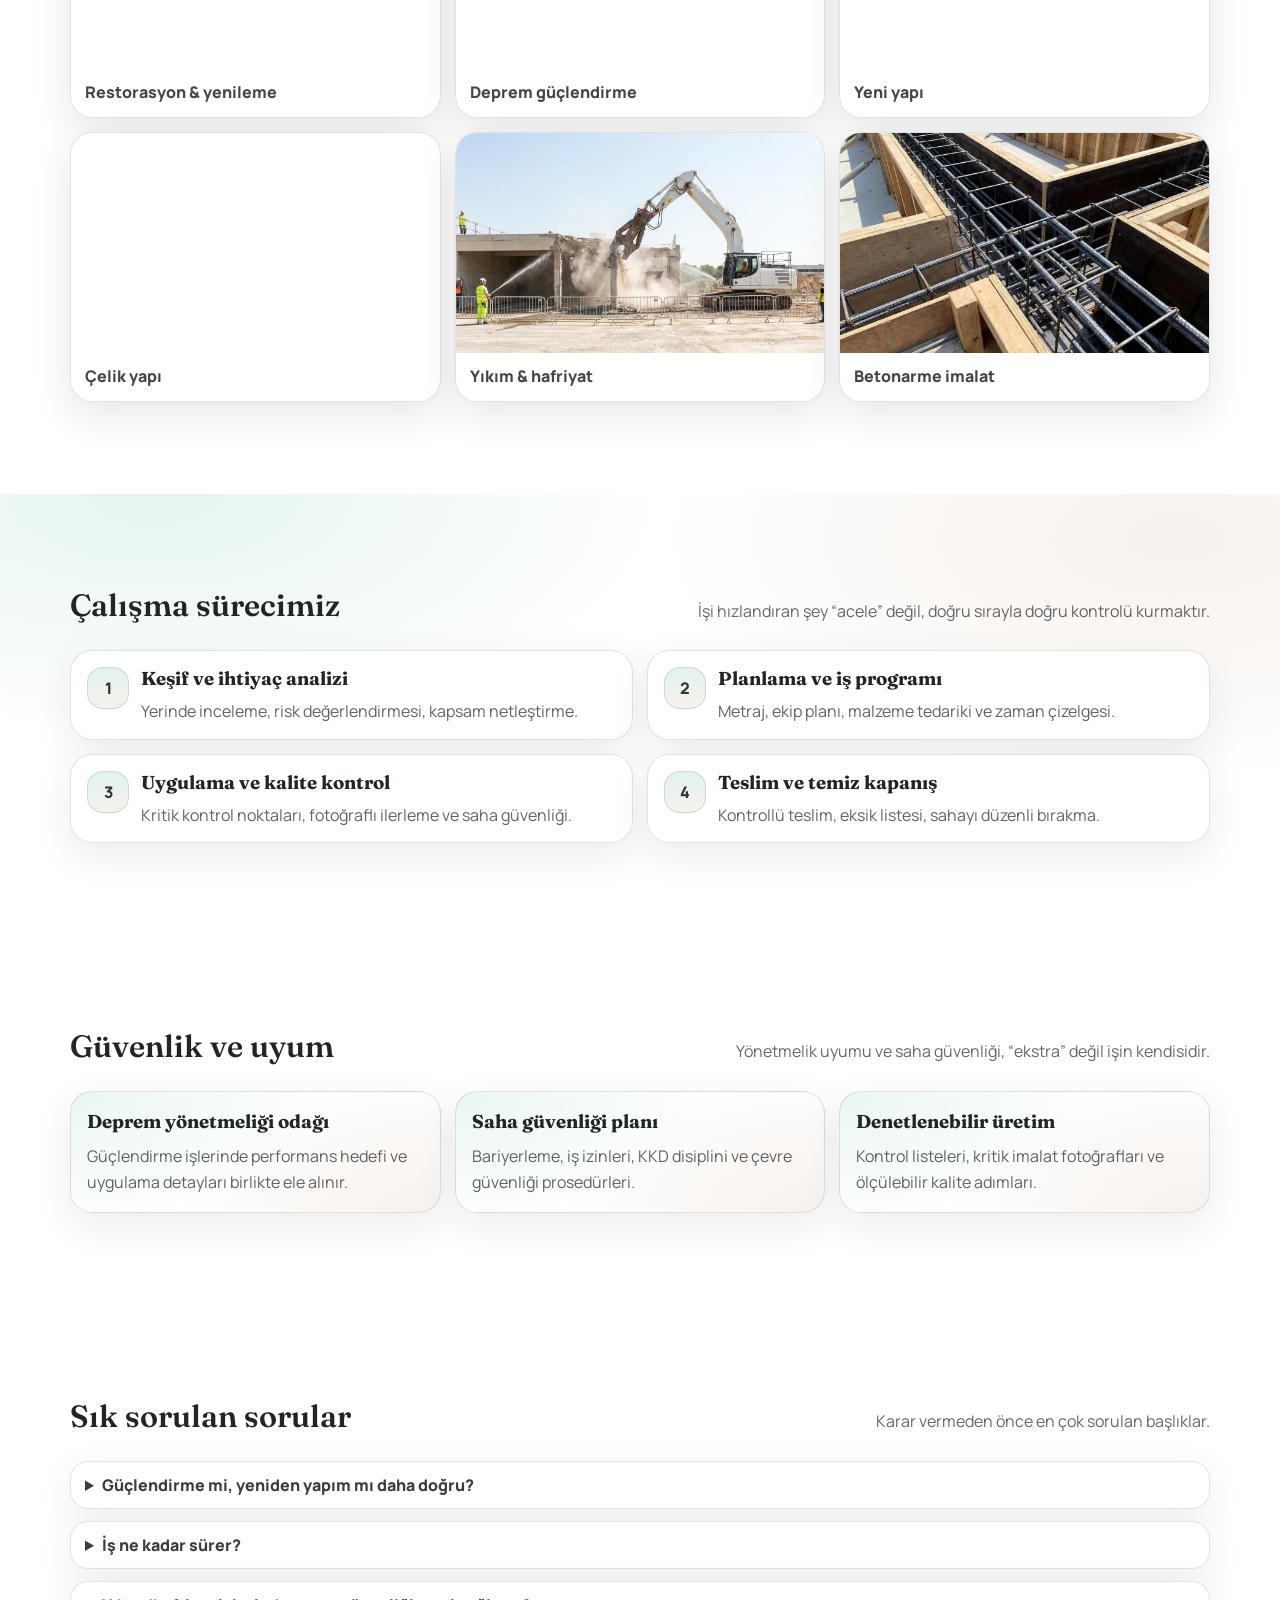
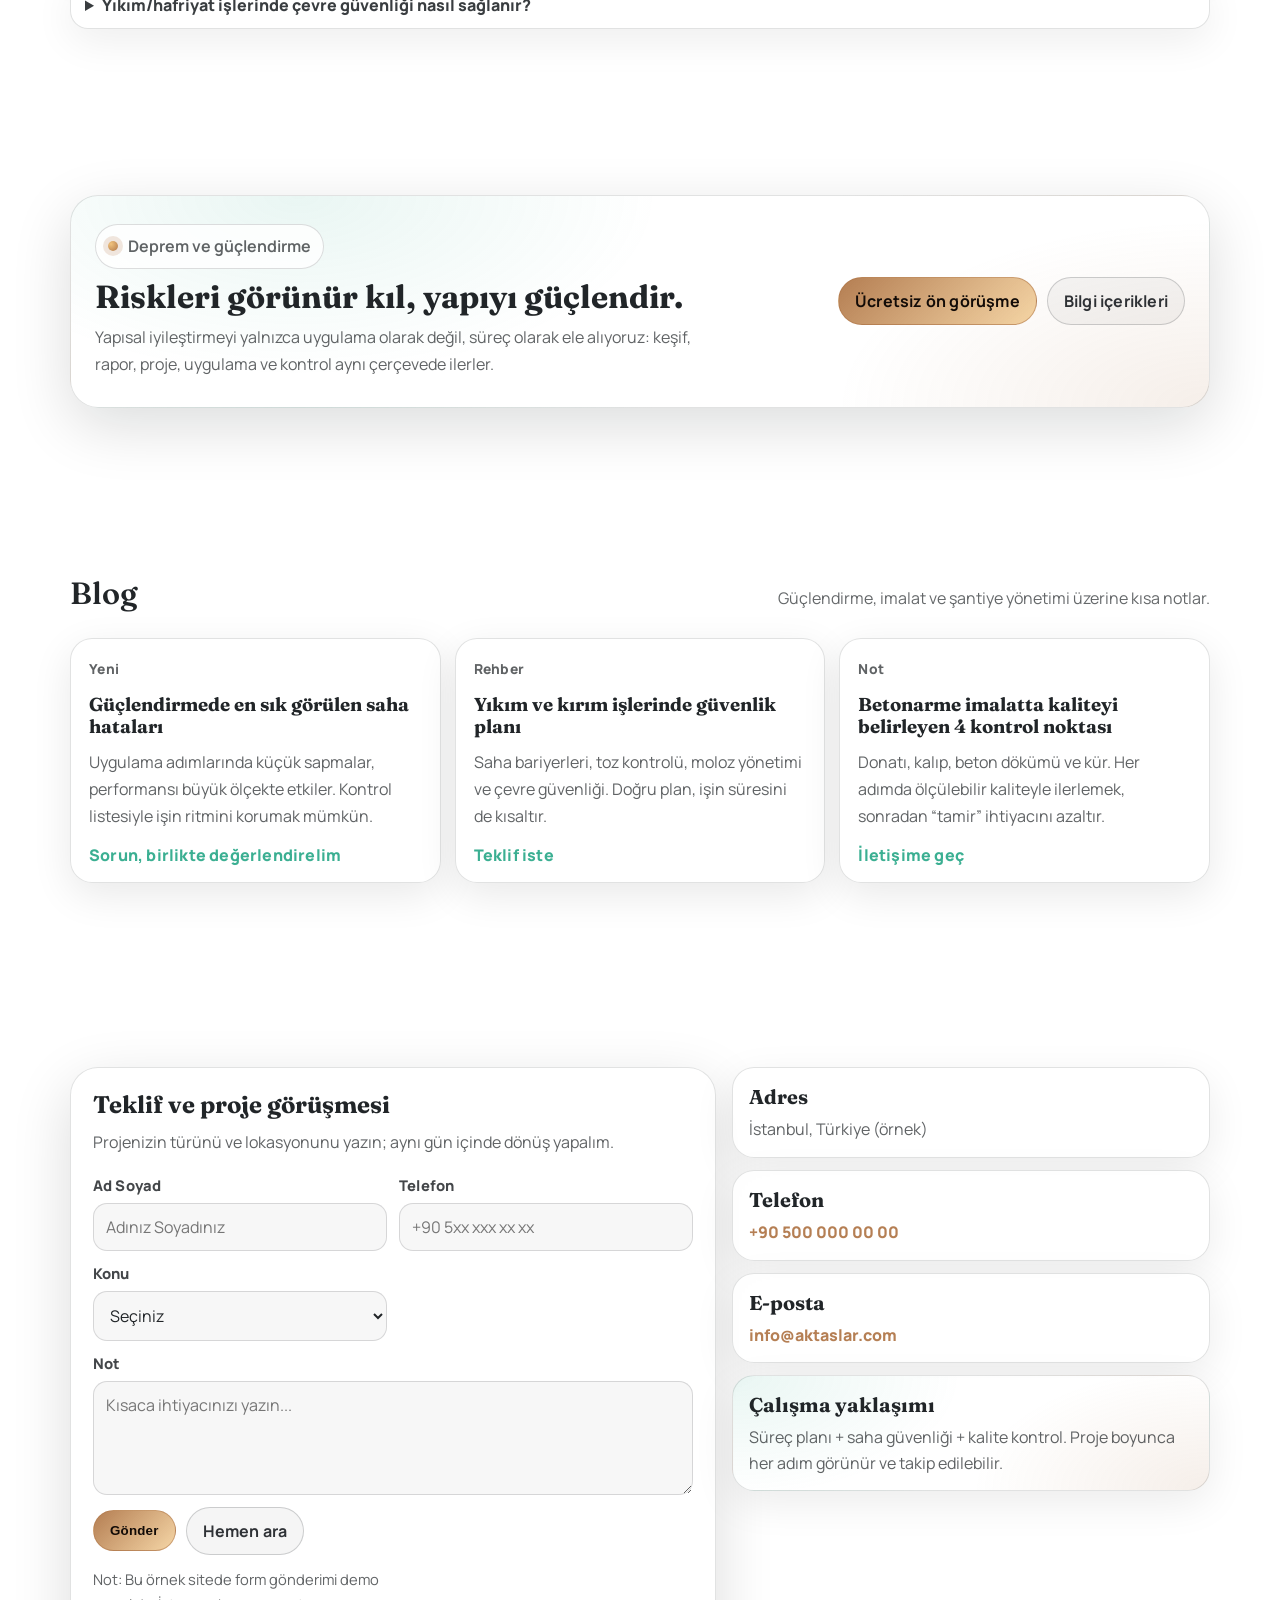
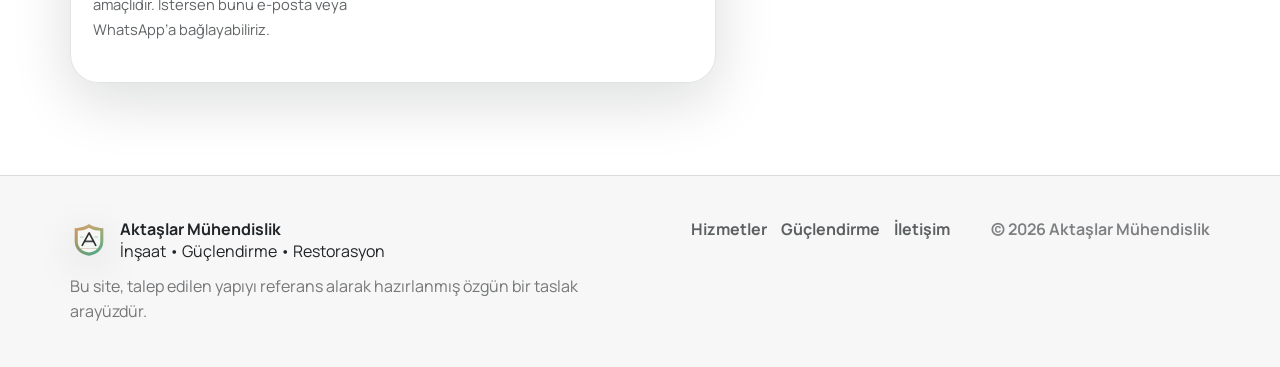
==== commit 5795ad99: "Hero: place slider under navbar" ====
--- a/index.html
+++ b/index.html
@@ -55,42 +55,6 @@
       <!-- HERO -->
       <section id="top" class="hero hero-wide" aria-label="Vitrin">
         <div class="hero-bg" aria-hidden="true"></div>
-
-        <div class="container">
-          <div class="hero-wide-inner">
-            <div class="hero-wide-copy">
-              <p class="hero-brand">Aktaşlar Mühendislik</p>
-              <p class="kicker">Yeni nesil şantiye disiplini</p>
-              <h1 class="hero-title">
-                Güvenli yıkım, sağlam güçlendirme, kaliteli yaşam alanları.
-              </h1>
-              <p class="hero-lead">
-                Aktaşlar Mühendislik; inşaat, restorasyon ve betonarme güçlendirme
-                projelerinde süreci uçtan uca yönetir. Net plan, görünür ilerleme ve
-                yönetmelik uyumu aynı standartta yürür.
-              </p>
-              <div class="hero-actions">
-                <a class="btn primary" href="#iletisim">Projeni konuşalım</a>
-                <a class="btn ghost" href="#hizmetler">Hizmetleri incele</a>
-              </div>
-            </div>
-
-            <div class="hero-metrics" role="list" aria-label="Öne çıkan faydalar">
-              <div class="metric" role="listitem">
-                <span class="metric-title">Güvenlik</span>
-                <span class="metric-sub">Saha odaklı uygulama</span>
-              </div>
-              <div class="metric" role="listitem">
-                <span class="metric-title">Zaman</span>
-                <span class="metric-sub">Planlı iş akışı</span>
-              </div>
-              <div class="metric" role="listitem">
-                <span class="metric-title">Kalite</span>
-                <span class="metric-sub">Denetlenebilir üretim</span>
-              </div>
-            </div>
-          </div>
-        </div>
 
         <div class="hero-carousel" aria-label="Öne çıkan başlıklar">
           <div class="slides" data-active="0">
@@ -138,6 +102,42 @@
             <button class="icon-btn" type="button" data-slide="next" aria-label="Sonraki">
               <span aria-hidden="true">→</span>
             </button>
+          </div>
+        </div>
+
+        <div class="container">
+          <div class="hero-wide-inner">
+            <div class="hero-wide-copy">
+              <p class="hero-brand">Aktaşlar Mühendislik</p>
+              <p class="kicker">Yeni nesil şantiye disiplini</p>
+              <h1 class="hero-title">
+                Güvenli yıkım, sağlam güçlendirme, kaliteli yaşam alanları.
+              </h1>
+              <p class="hero-lead">
+                Aktaşlar Mühendislik; inşaat, restorasyon ve betonarme güçlendirme
+                projelerinde süreci uçtan uca yönetir. Net plan, görünür ilerleme ve
+                yönetmelik uyumu aynı standartta yürür.
+              </p>
+              <div class="hero-actions">
+                <a class="btn primary" href="#iletisim">Projeni konuşalım</a>
+                <a class="btn ghost" href="#hizmetler">Hizmetleri incele</a>
+              </div>
+            </div>
+
+            <div class="hero-metrics" role="list" aria-label="Öne çıkan faydalar">
+              <div class="metric" role="listitem">
+                <span class="metric-title">Güvenlik</span>
+                <span class="metric-sub">Saha odaklı uygulama</span>
+              </div>
+              <div class="metric" role="listitem">
+                <span class="metric-title">Zaman</span>
+                <span class="metric-sub">Planlı iş akışı</span>
+              </div>
+              <div class="metric" role="listitem">
+                <span class="metric-title">Kalite</span>
+                <span class="metric-sub">Denetlenebilir üretim</span>
+              </div>
+            </div>
           </div>
         </div>
       </section>
--- a/styles.css
+++ b/styles.css
@@ -239,37 +239,38 @@
 }
 
 /* Wide hero (anasayfa) */
-.hero-wide{ padding: 72px 0 0; }
+.hero-wide{ padding: 0; }
 .hero-wide-inner{
   display:grid;
   grid-template-columns: 1.2fr .8fr;
   gap: 18px;
-  align-items:end;
-  padding-bottom: 22px;
+  align-items:start;
+  padding: 22px 0 0;
 }
 .hero-wide-copy{ padding-bottom: 8px; }
 .hero-carousel{
-  border-top: 1px solid rgba(14,18,22,.10);
+  border-top: 0;
   background: rgba(14,18,22,.02);
-  padding: 18px 0 0;
+  padding: 0;
+  margin-top: 0;
 }
 .hero-carousel .slides{
-  width: var(--container);
+  width: min(100%, var(--container));
   margin: 0 auto;
-  min-height: 420px;
+  min-height: clamp(420px, 62vh, 720px);
 }
 .hero-carousel .slider-controls{
-  width: var(--container);
+  width: min(100%, var(--container));
   margin: 0 auto;
   border-top: 0;
   background: transparent;
-  padding: 14px 0 18px;
+  padding: 12px 0 14px;
 }
 .slide-wide{
   padding: 0;
   border-radius: 26px;
   overflow:hidden;
-  transform: translateY(12px);
+  transform: translateY(0);
   box-shadow: var(--shadow);
   border: 1px solid rgba(14,18,22,.12);
 }
@@ -923,7 +924,7 @@
   .hero-inner{ grid-template-columns: 1fr; }
   .hero-slider{ position:relative; top:auto; }
   .hero-wide-inner{ grid-template-columns: 1fr; }
-  .hero-carousel .slides{ min-height: 380px; }
+  .hero-carousel .slides{ min-height: clamp(360px, 56vh, 640px); }
   .grid-2{ grid-template-columns: 1fr; }
   .cards{ grid-template-columns: repeat(2, minmax(0, 1fr)); }
   .solutions-grid{ grid-template-columns: 1fr; }
@@ -938,7 +939,8 @@
 @media (max-width: 720px){
   .section{ padding: 74px 0; }
   .hero{ padding: 62px 0 24px; }
-  .hero-wide{ padding: 56px 0 0; }
+  .hero-wide{ padding: 0; }
+  .hero-wide-inner{ padding-top: 18px; }
   .hero-metrics{ grid-template-columns: 1fr; }
   .section-head{ flex-direction: column; align-items:flex-start; }
   .cards{ grid-template-columns: 1fr; }
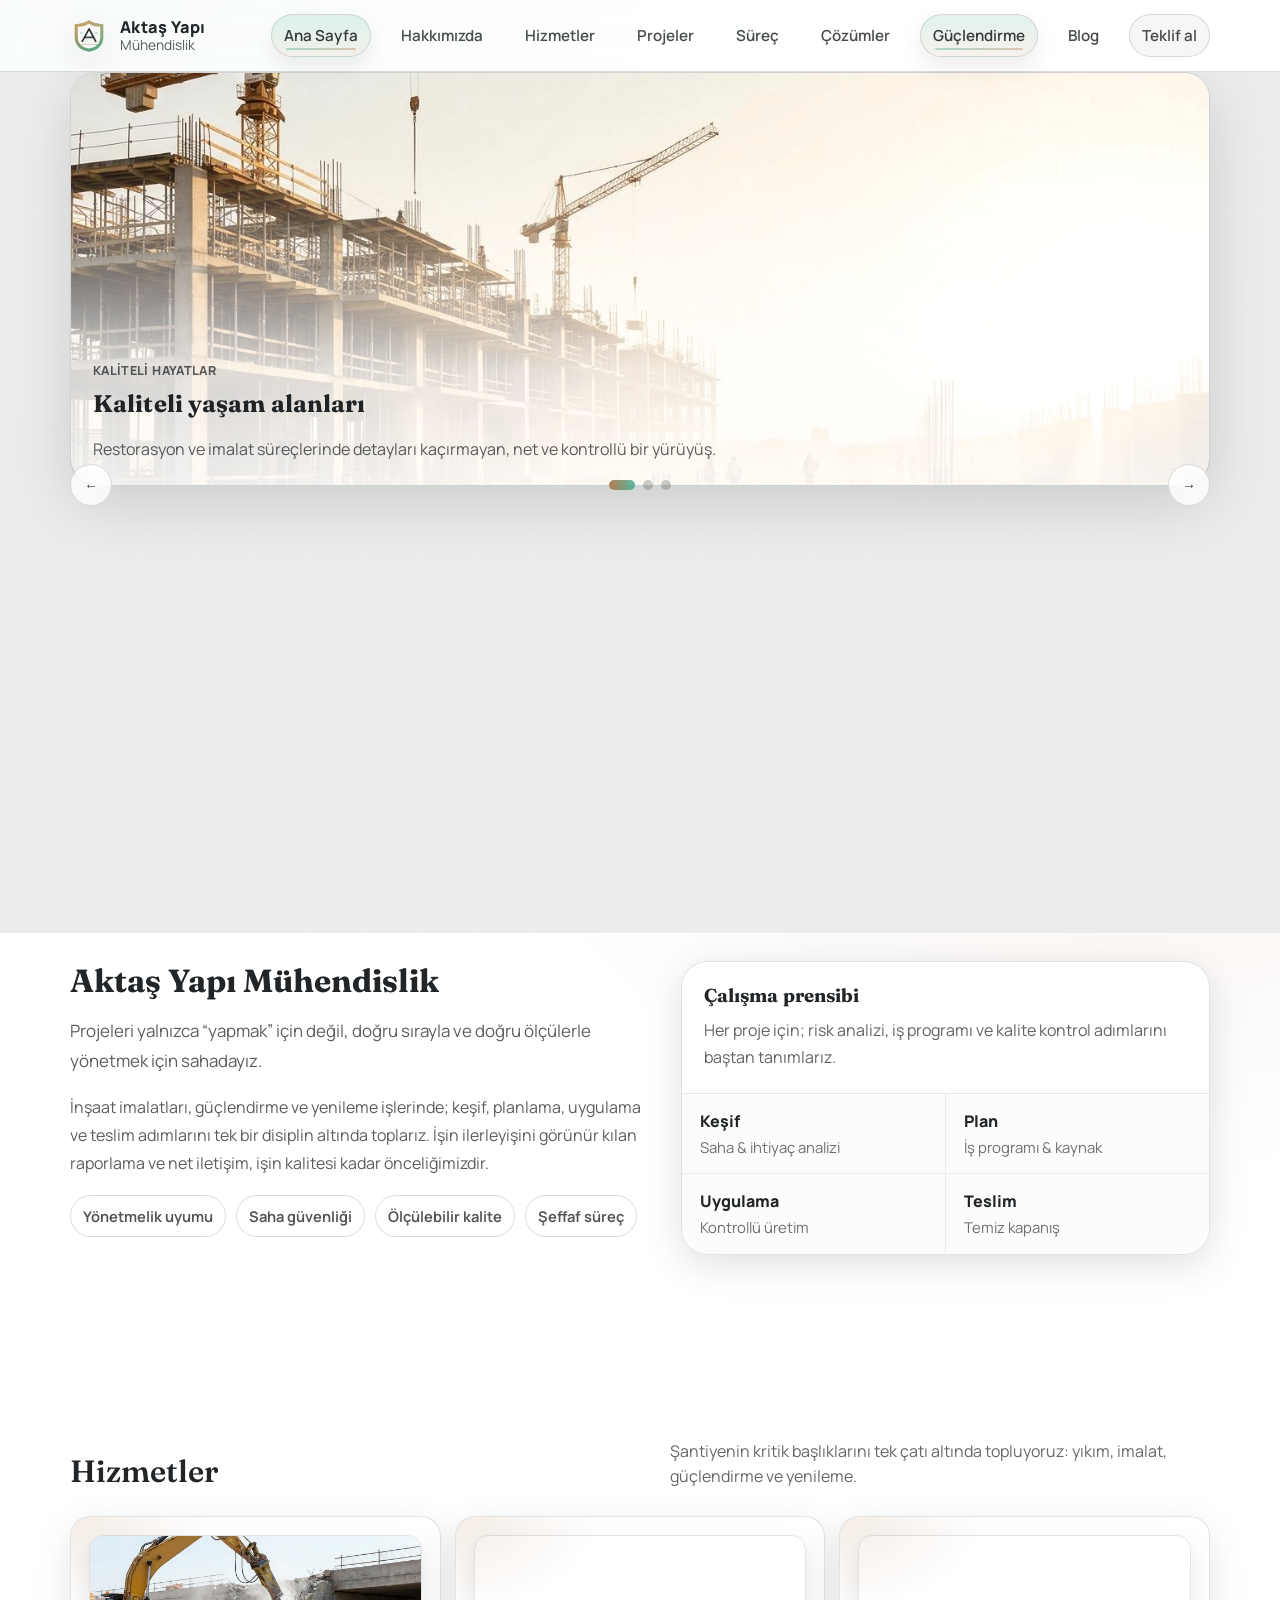
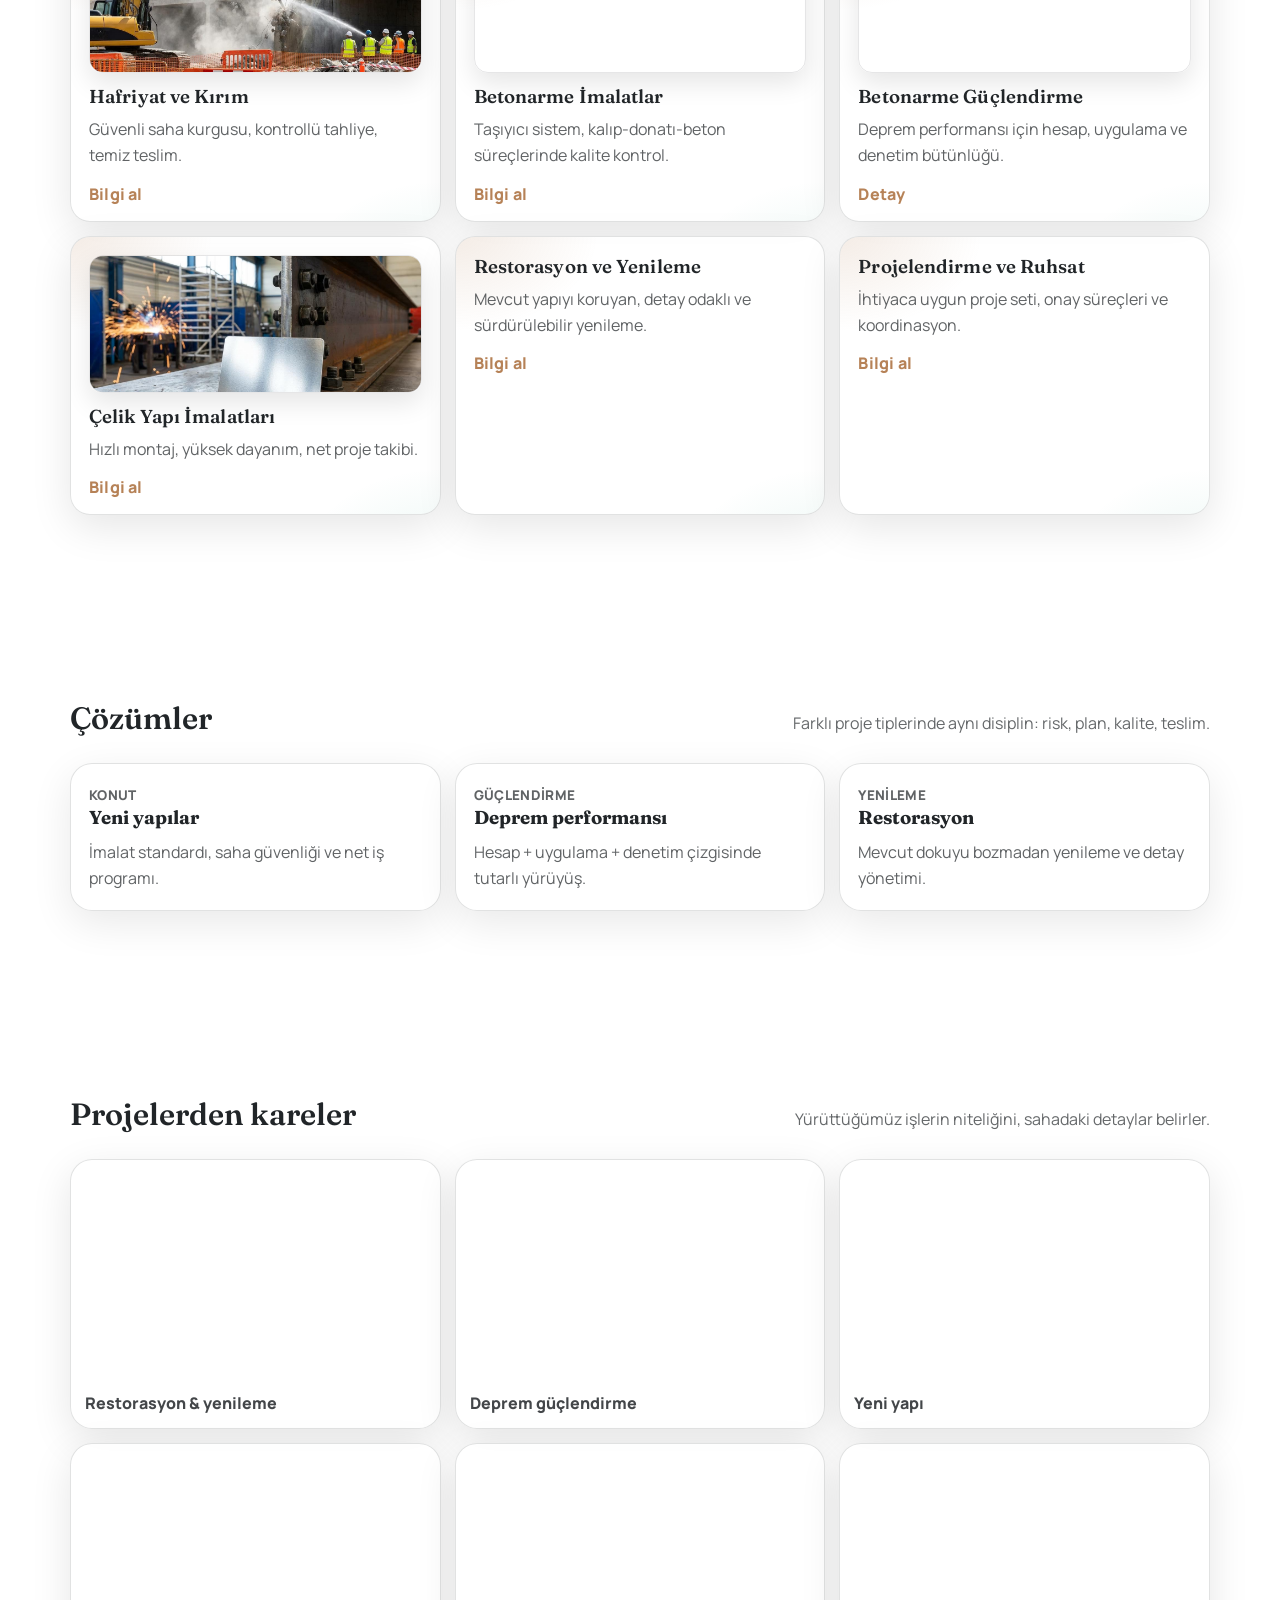
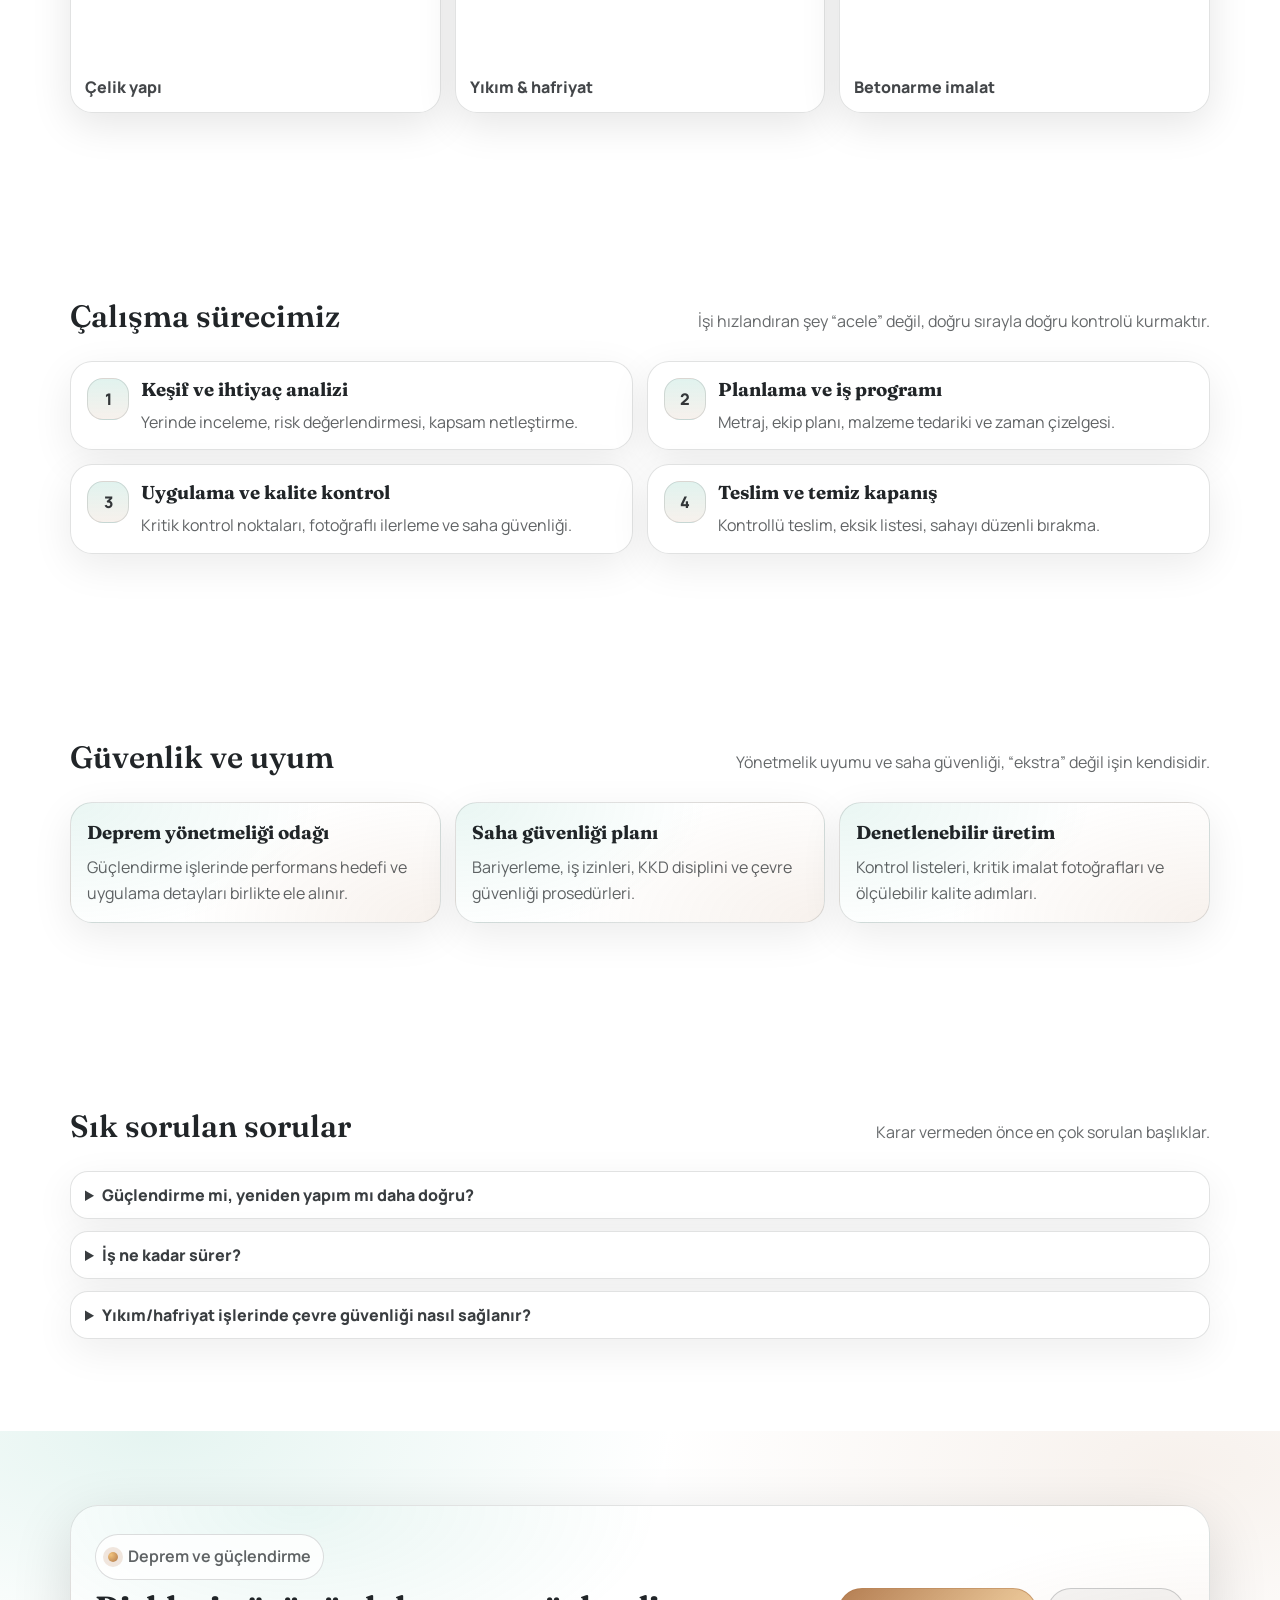
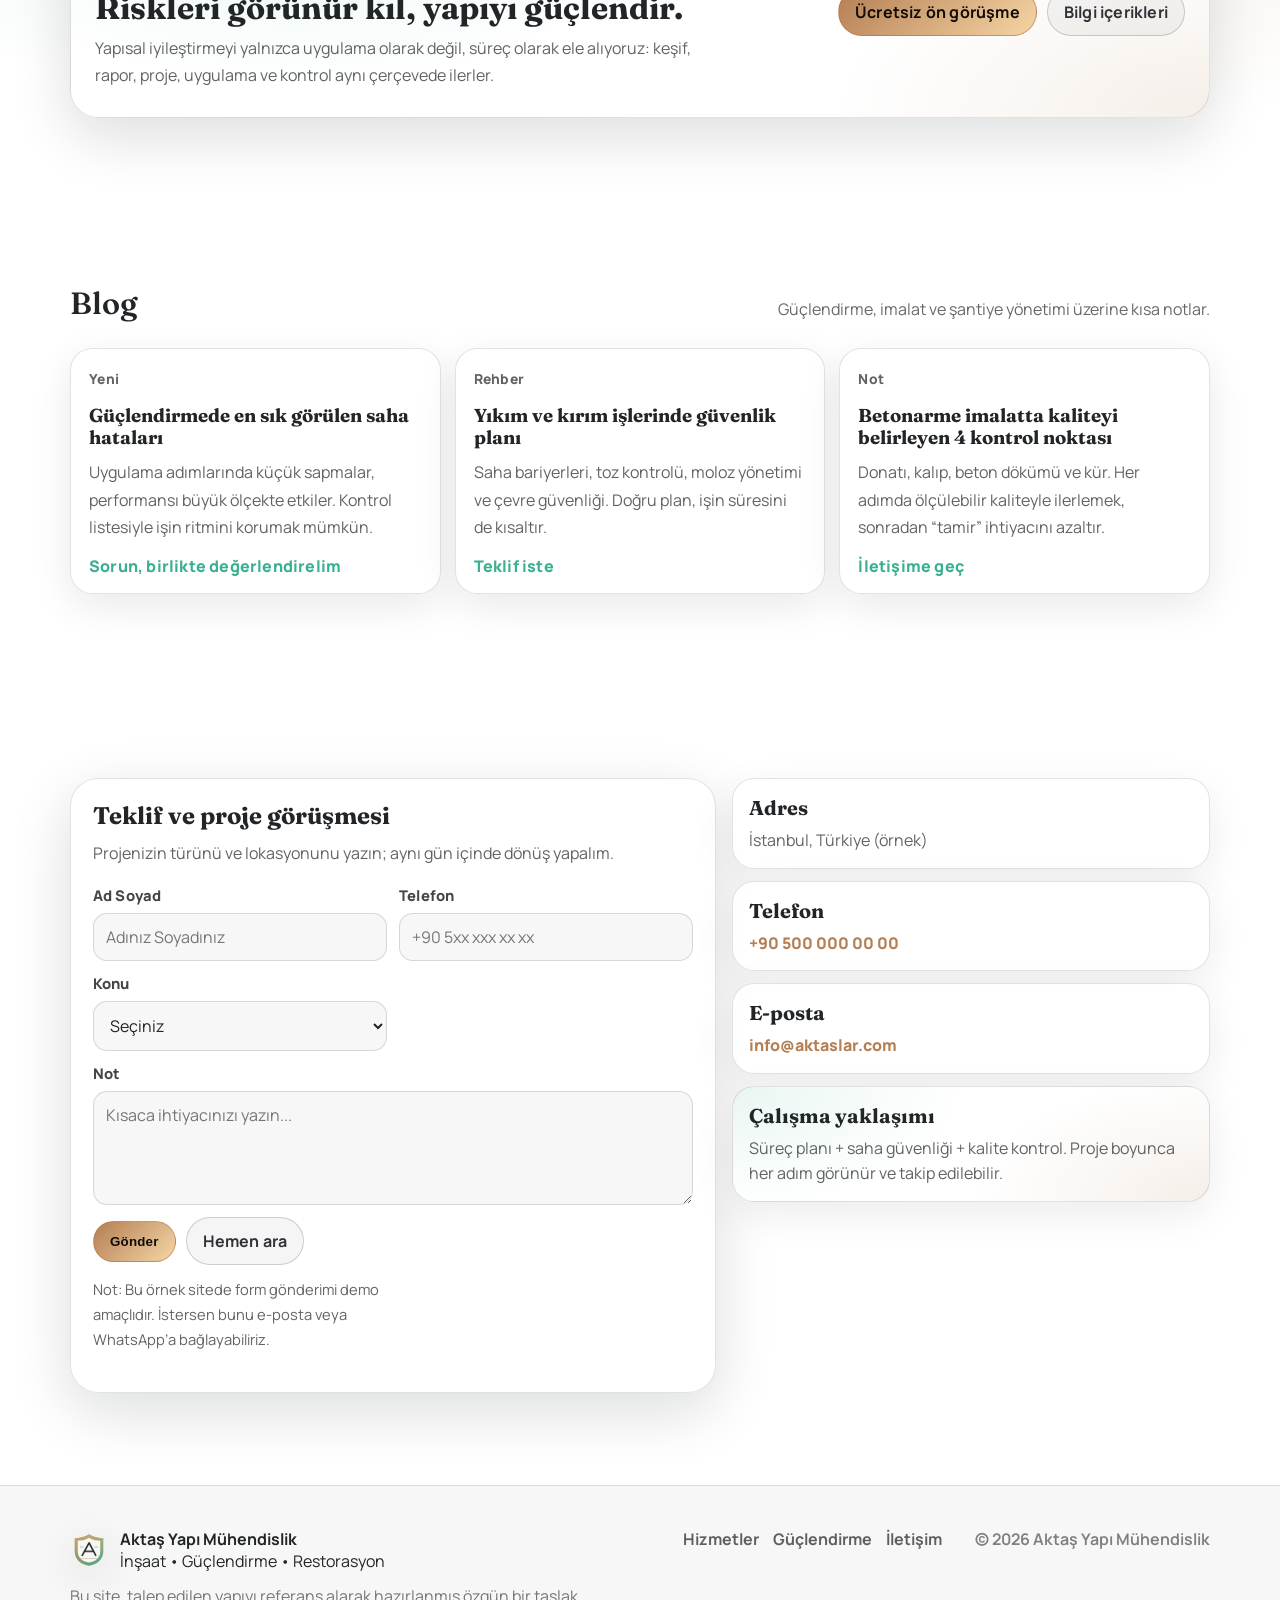
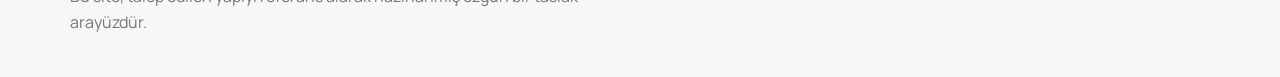
==== commit 2950e8f5: "Rename: Aktaş Yapı Mühendislik" ====
--- a/index.html
+++ b/index.html
@@ -3,8 +3,8 @@
   <head>
     <meta charset="UTF-8" />
     <meta name="viewport" content="width=device-width, initial-scale=1.0" />
-    <meta name="description" content="Aktaşlar Mühendislik | İnşaat, güçlendirme, restorasyon ve yıkım çözümleri" />
-    <title>Aktaşlar Mühendislik</title>
+    <meta name="description" content="Aktaş Yapı Mühendislik | İnşaat, güçlendirme, restorasyon ve yıkım çözümleri" />
+    <title>Aktaş Yapı Mühendislik</title>
 
     <link rel="preconnect" href="https://fonts.googleapis.com" />
     <link rel="preconnect" href="https://fonts.gstatic.com" crossorigin />
@@ -22,10 +22,10 @@
 
     <header class="site-header" data-scrolled="false">
       <div class="container header-inner">
-        <a class="brand" href="./index.html" aria-label="Aktaşlar Mühendislik ana sayfa">
-          <img class="brand-logo" src="./assets/logo.svg" alt="Aktaşlar Mühendislik" width="38" height="38" />
+        <a class="brand" href="./index.html" aria-label="Aktaş Yapı Mühendislik ana sayfa">
+          <img class="brand-logo" src="./assets/logo.svg" alt="Aktaş Yapı Mühendislik" width="38" height="38" />
           <span class="brand-text">
-            <span class="brand-name">Aktaşlar</span>
+            <span class="brand-name">Aktaş Yapı</span>
             <span class="brand-sub">Mühendislik</span>
           </span>
         </a>
@@ -108,13 +108,13 @@
         <div class="container">
           <div class="hero-wide-inner">
             <div class="hero-wide-copy">
-              <p class="hero-brand">Aktaşlar Mühendislik</p>
+              <p class="hero-brand">Aktaş Yapı Mühendislik</p>
               <p class="kicker">Yeni nesil şantiye disiplini</p>
               <h1 class="hero-title">
                 Güvenli yıkım, sağlam güçlendirme, kaliteli yaşam alanları.
               </h1>
               <p class="hero-lead">
-                Aktaşlar Mühendislik; inşaat, restorasyon ve betonarme güçlendirme
+                Aktaş Yapı Mühendislik; inşaat, restorasyon ve betonarme güçlendirme
                 projelerinde süreci uçtan uca yönetir. Net plan, görünür ilerleme ve
                 yönetmelik uyumu aynı standartta yürür.
               </p>
@@ -146,7 +146,7 @@
       <section class="section about" aria-label="Hakkımızda">
         <div class="container grid-2">
           <div>
-            <h2>Aktaşlar Mühendislik</h2>
+            <h2>Aktaş Yapı Mühendislik</h2>
             <p class="lead">
               Projeleri yalnızca “yapmak” için değil, doğru sırayla ve doğru ölçülerle
               yönetmek için sahadayız.
@@ -532,7 +532,7 @@
           <div class="footer-brand">
             <img class="brand-logo" src="./assets/logo.svg" alt="" width="32" height="32" />
             <span>
-              <strong>Aktaşlar Mühendislik</strong><br />
+              <strong>Aktaş Yapı Mühendislik</strong><br />
               İnşaat • Güçlendirme • Restorasyon
             </span>
           </div>
@@ -546,7 +546,7 @@
           <a href="#iletisim">İletişim</a>
         </div>
         <div class="footer-small">
-          <span>© <span id="year"></span> Aktaşlar Mühendislik</span>
+          <span>© <span id="year"></span> Aktaş Yapı Mühendislik</span>
         </div>
       </div>
     </footer>
--- a/styles.css
+++ b/styles.css
@@ -239,13 +239,22 @@
 }
 
 /* Wide hero (anasayfa) */
-.hero-wide{ padding: 0; }
+.hero-wide{
+  padding: 0;
+  display:flex;
+  flex-direction:column;
+}
+.hero-wide > .hero-carousel{ order: 1; }
+.hero-wide > .container{
+  order: 2;
+  width: 100%;
+}
 .hero-wide-inner{
   display:grid;
   grid-template-columns: 1.2fr .8fr;
   gap: 18px;
   align-items:start;
-  padding: 22px 0 0;
+  padding: 10px 0 0;
 }
 .hero-wide-copy{ padding-bottom: 8px; }
 .hero-carousel{
@@ -257,14 +266,20 @@
 .hero-carousel .slides{
   width: min(100%, var(--container));
   margin: 0 auto;
-  min-height: clamp(420px, 62vh, 720px);
+  min-height: clamp(300px, 46vh, 520px);
 }
 .hero-carousel .slider-controls{
   width: min(100%, var(--container));
   margin: 0 auto;
   border-top: 0;
   background: transparent;
-  padding: 12px 0 14px;
+  margin-top: -22px;
+  padding: 0 0 8px;
+  position: relative;
+  z-index: 4;
+}
+.hero-wide + .about{
+  padding-top: 28px;
 }
 .slide-wide{
   padding: 0;
@@ -924,7 +939,7 @@
   .hero-inner{ grid-template-columns: 1fr; }
   .hero-slider{ position:relative; top:auto; }
   .hero-wide-inner{ grid-template-columns: 1fr; }
-  .hero-carousel .slides{ min-height: clamp(360px, 56vh, 640px); }
+  .hero-carousel .slides{ min-height: clamp(260px, 40vh, 400px); }
   .grid-2{ grid-template-columns: 1fr; }
   .cards{ grid-template-columns: repeat(2, minmax(0, 1fr)); }
   .solutions-grid{ grid-template-columns: 1fr; }
@@ -940,7 +955,8 @@
   .section{ padding: 74px 0; }
   .hero{ padding: 62px 0 24px; }
   .hero-wide{ padding: 0; }
-  .hero-wide-inner{ padding-top: 18px; }
+  .hero-wide-inner{ padding-top: 8px; }
+  .hero-wide + .about{ padding-top: 22px; }
   .hero-metrics{ grid-template-columns: 1fr; }
   .section-head{ flex-direction: column; align-items:flex-start; }
   .cards{ grid-template-columns: 1fr; }
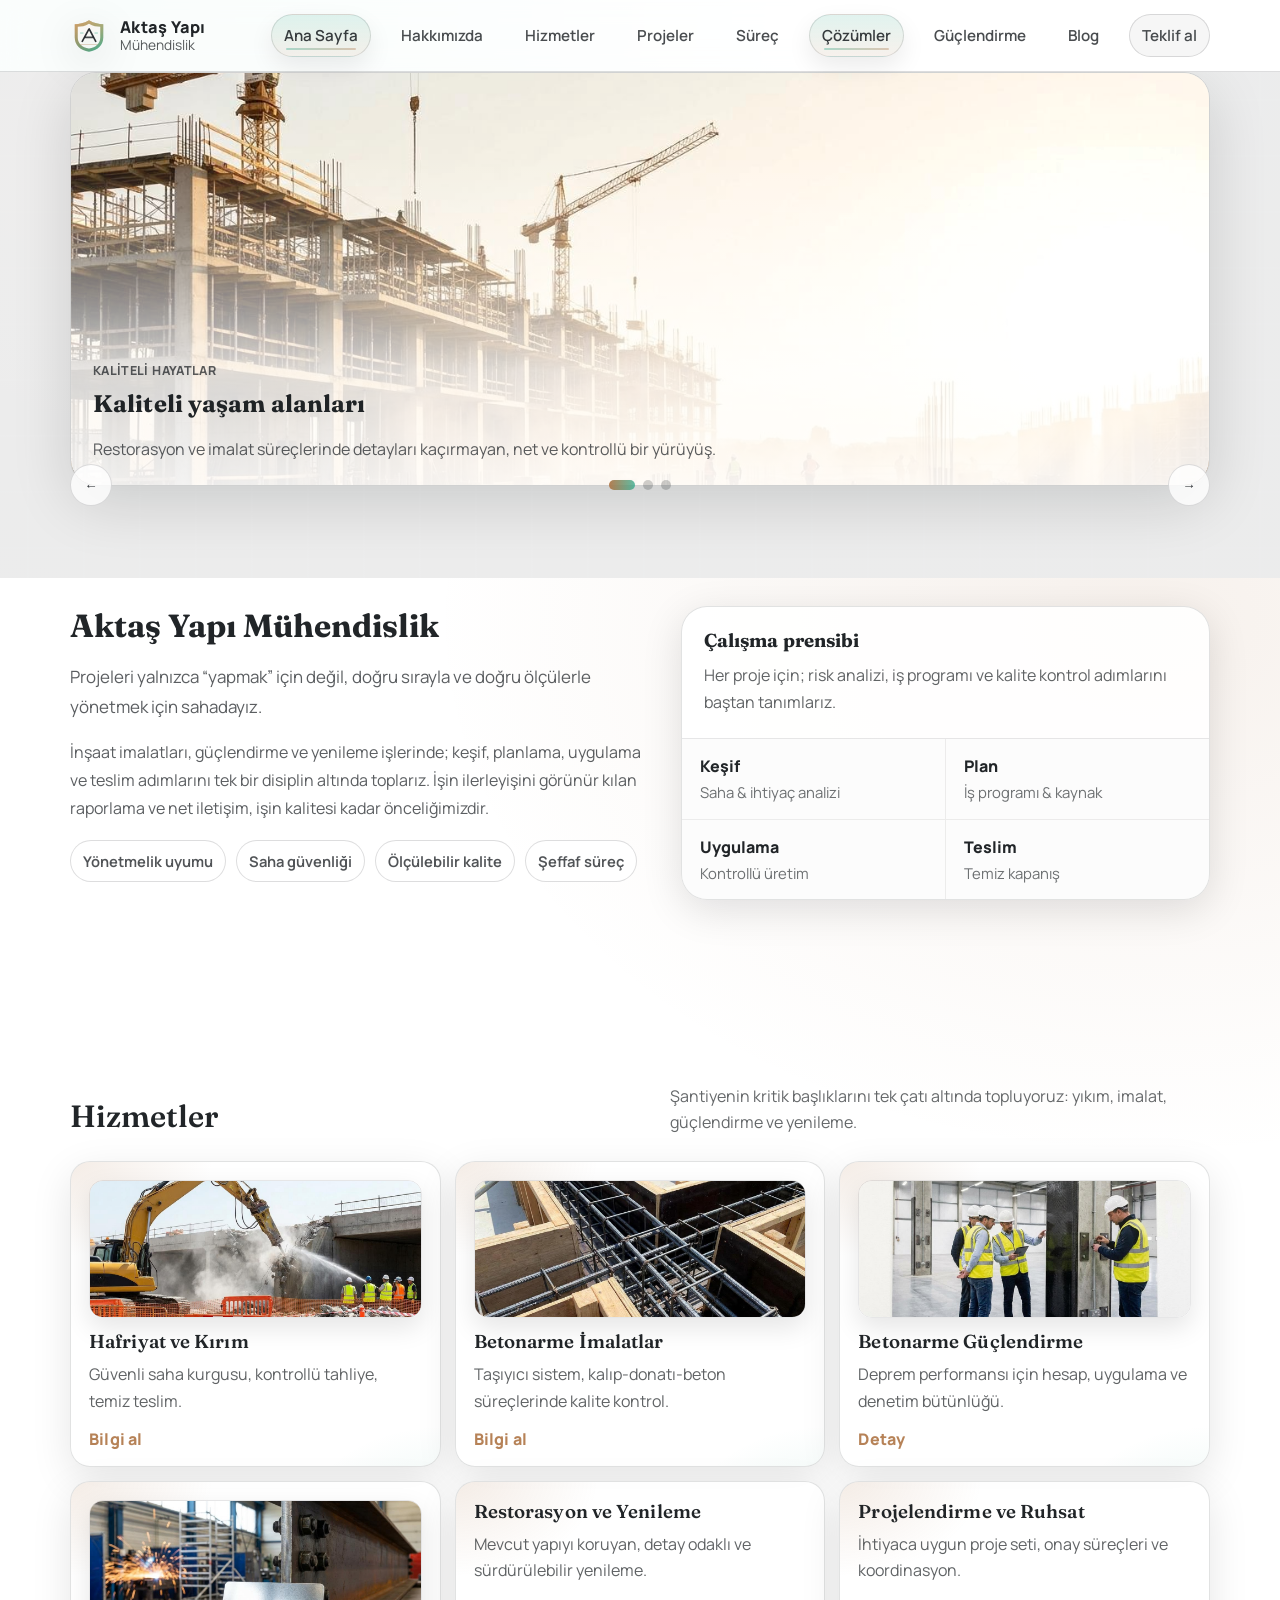
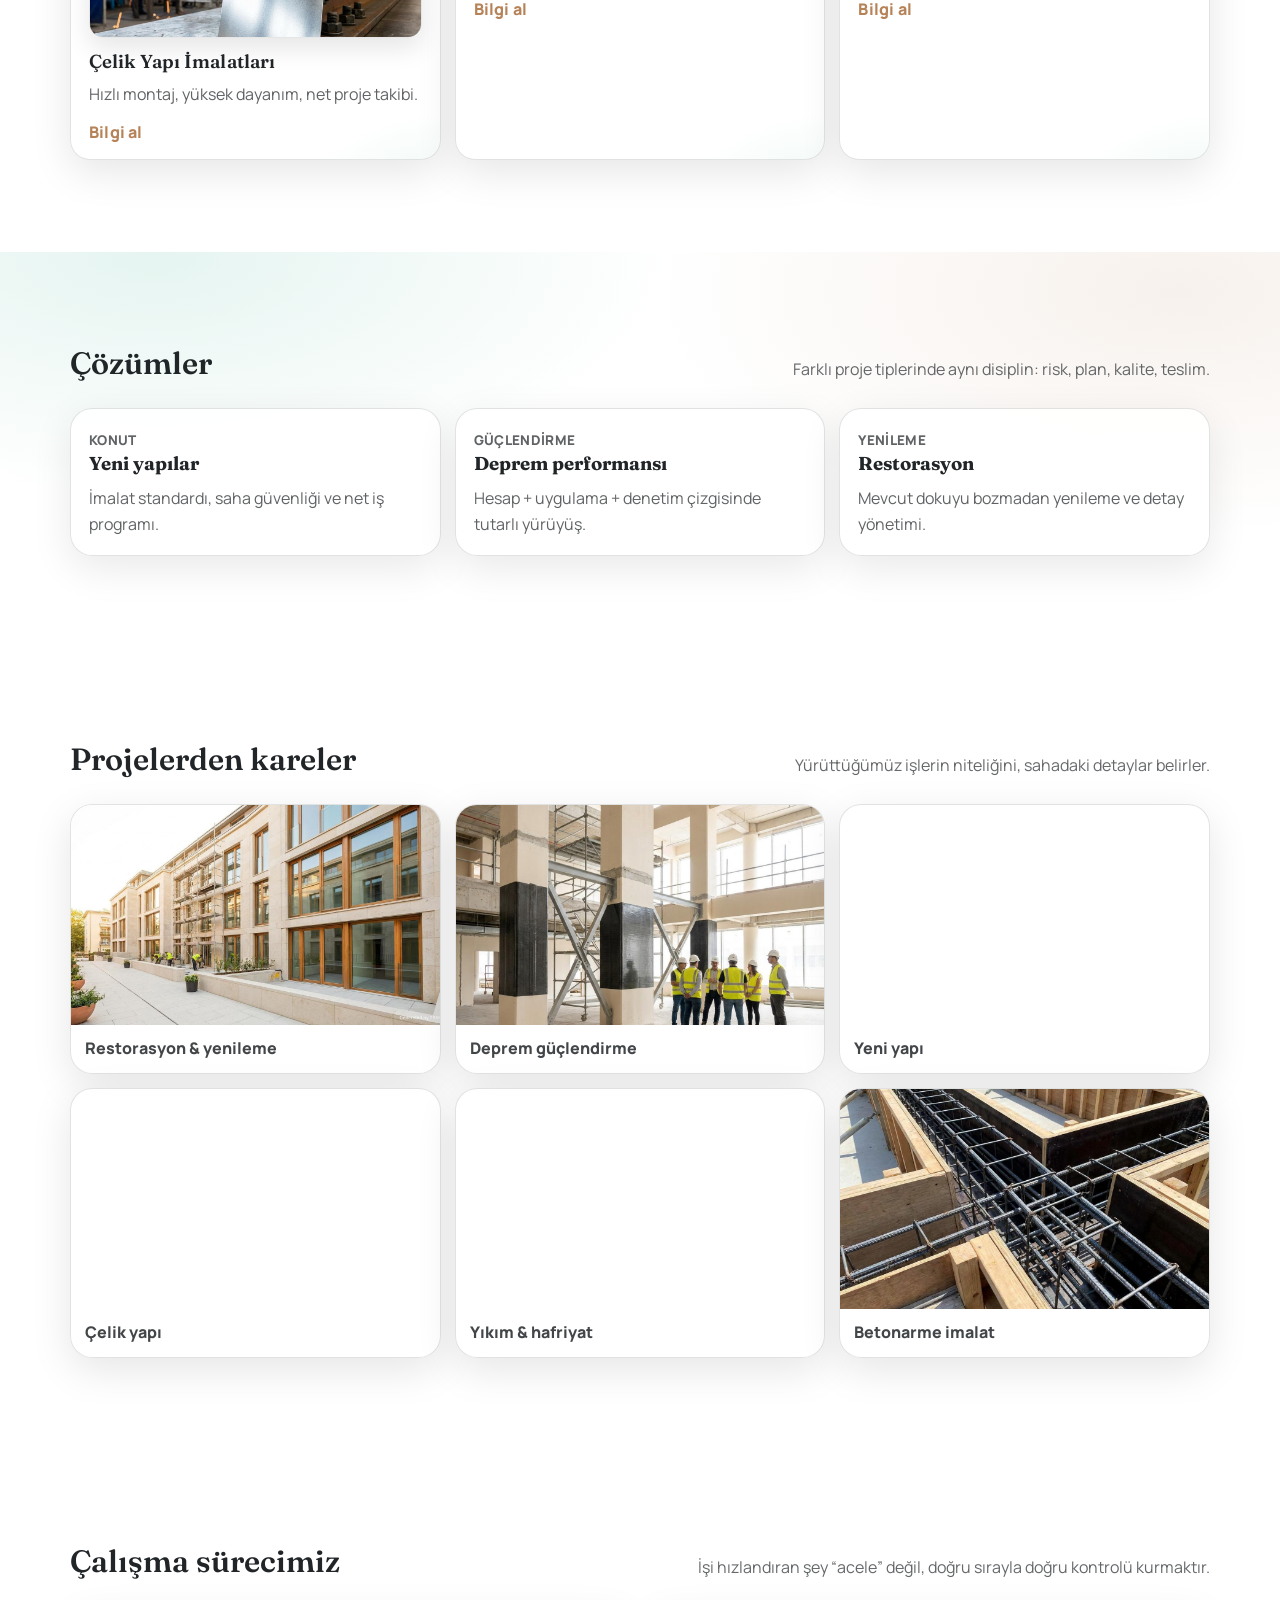
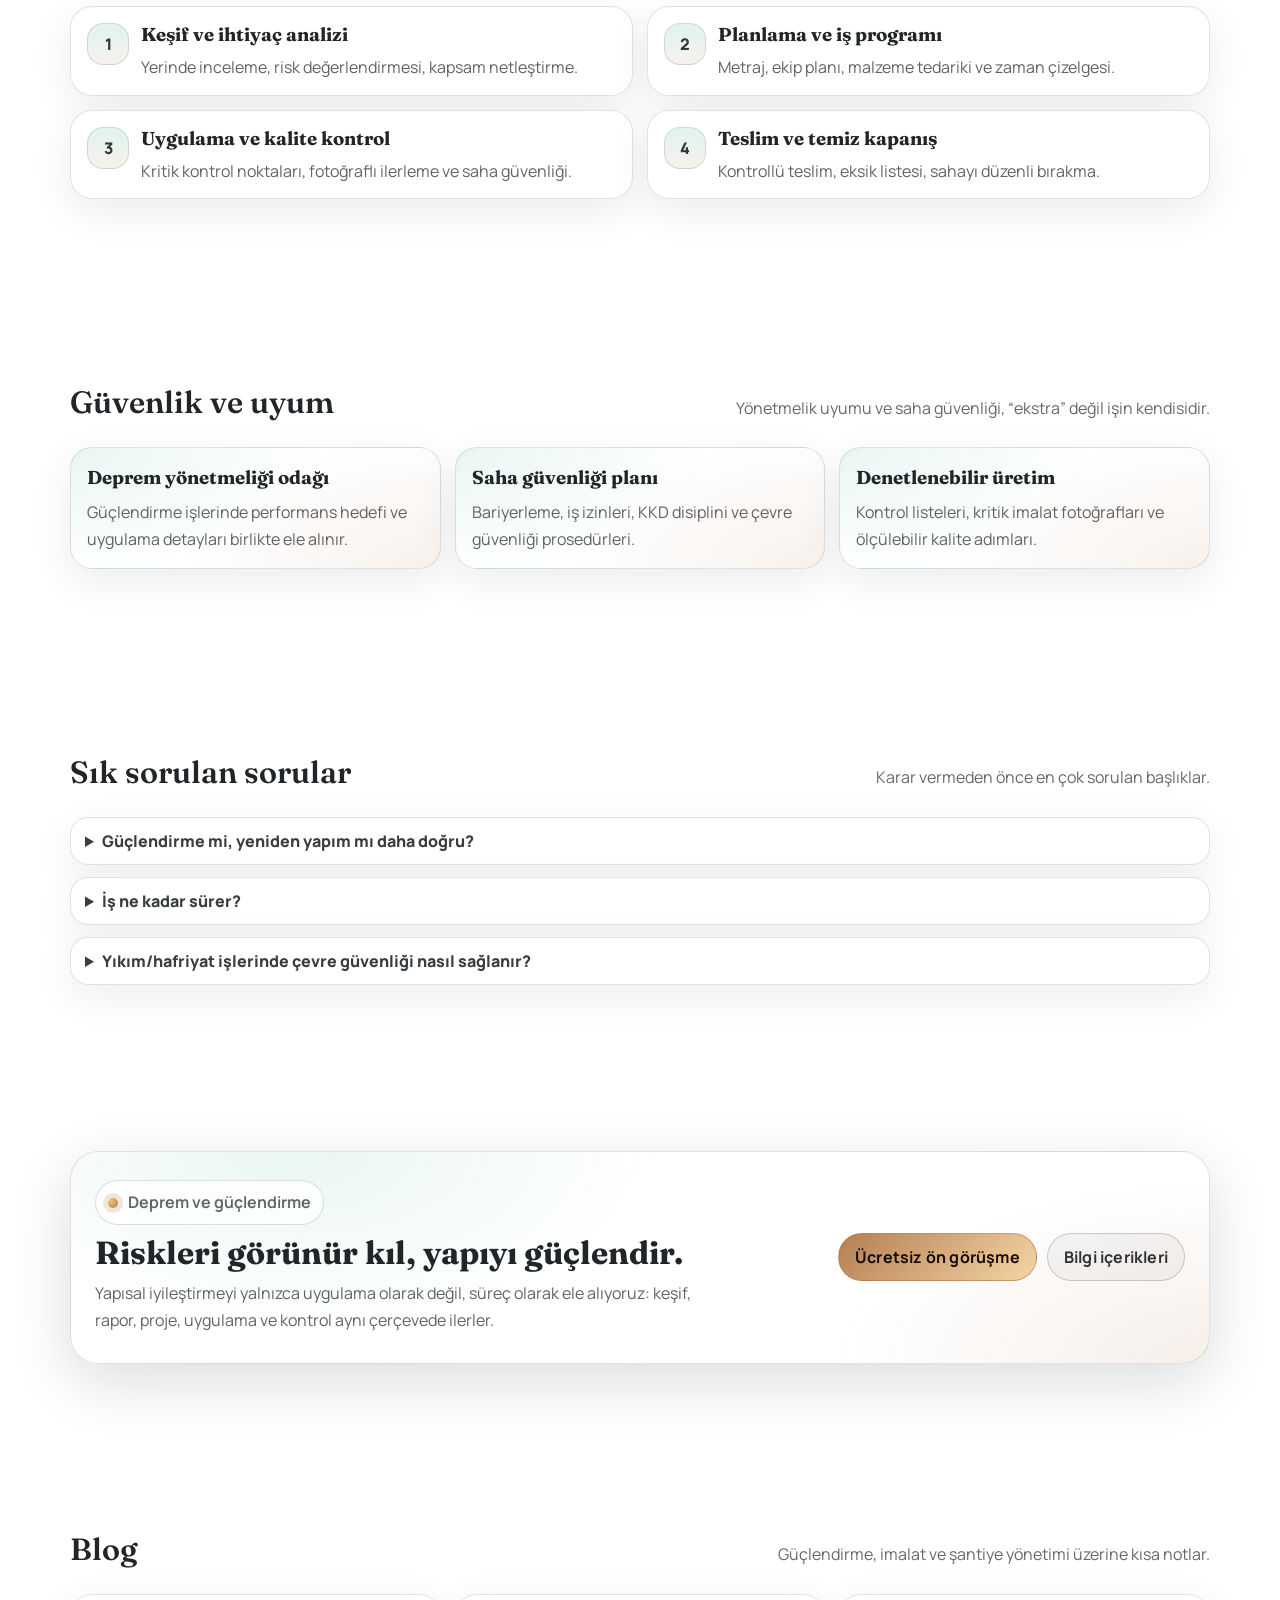
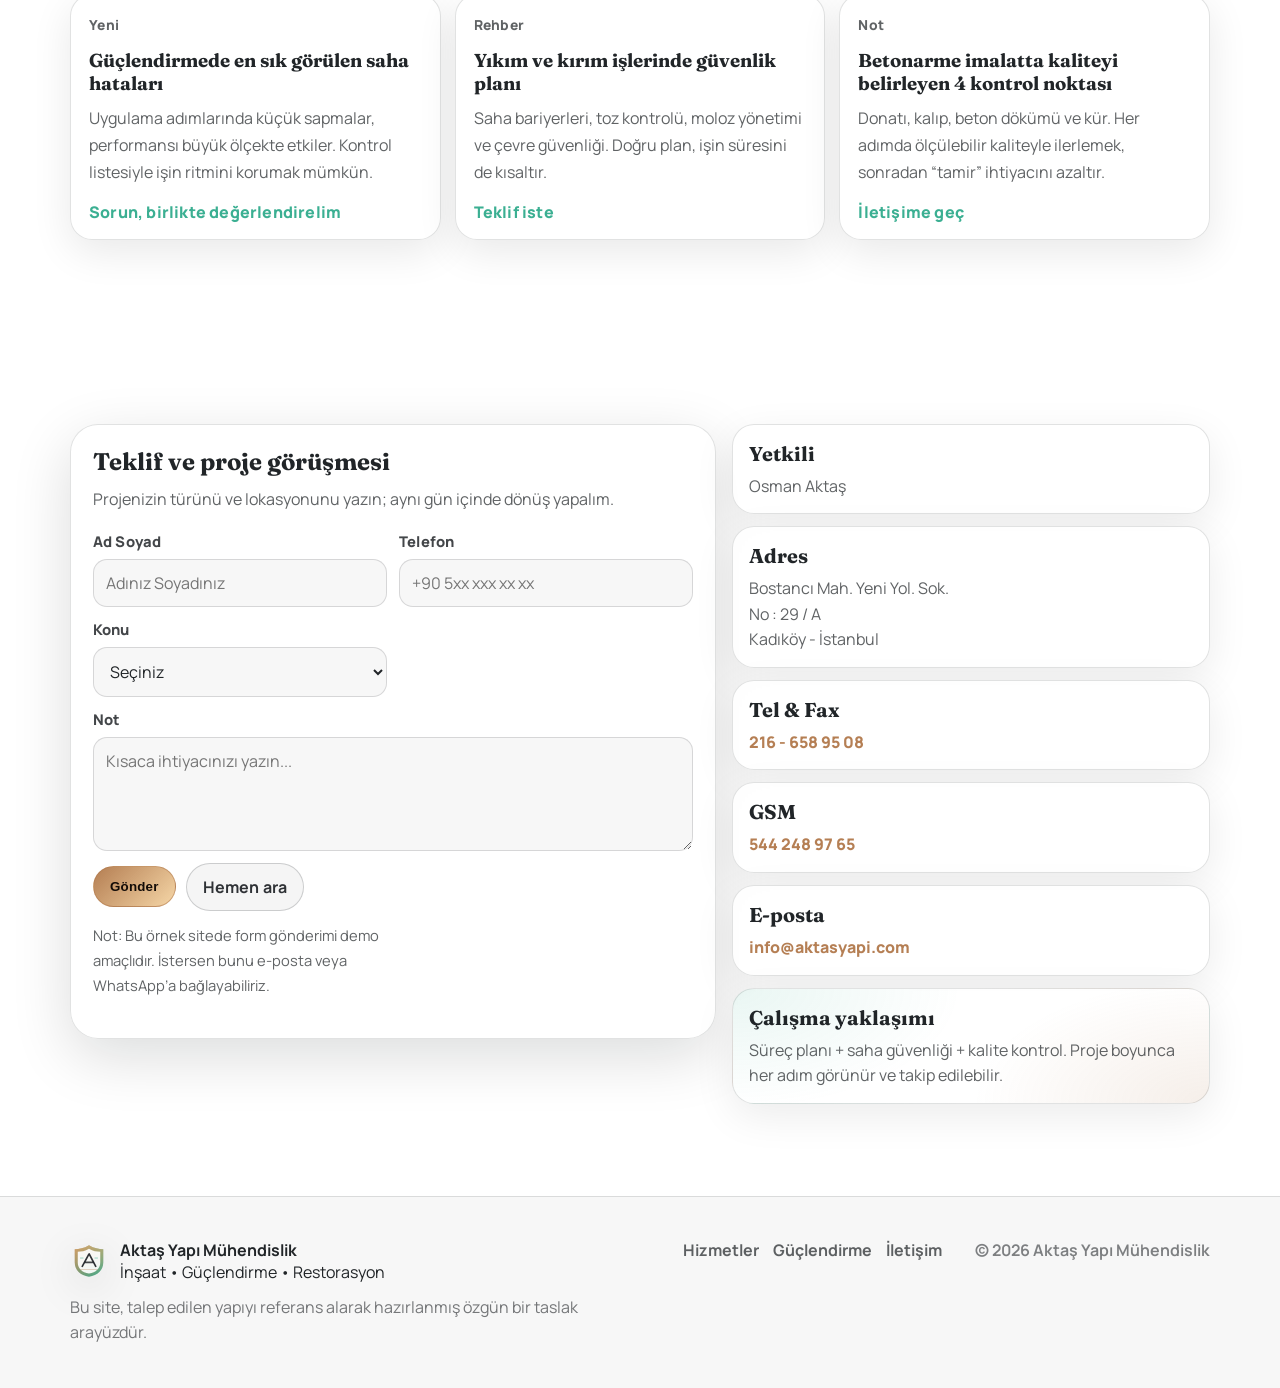
==== commit 874cefc5: "Update contact info (Osman Aktaş) + remove hero gap" ====
--- a/index.html
+++ b/index.html
@@ -103,40 +103,11 @@
               <span aria-hidden="true">→</span>
             </button>
           </div>
-        </div>
-
-        <div class="container">
-          <div class="hero-wide-inner">
-            <div class="hero-wide-copy">
-              <p class="hero-brand">Aktaş Yapı Mühendislik</p>
-              <p class="kicker">Yeni nesil şantiye disiplini</p>
-              <h1 class="hero-title">
-                Güvenli yıkım, sağlam güçlendirme, kaliteli yaşam alanları.
-              </h1>
-              <p class="hero-lead">
-                Aktaş Yapı Mühendislik; inşaat, restorasyon ve betonarme güçlendirme
-                projelerinde süreci uçtan uca yönetir. Net plan, görünür ilerleme ve
-                yönetmelik uyumu aynı standartta yürür.
-              </p>
-              <div class="hero-actions">
-                <a class="btn primary" href="#iletisim">Projeni konuşalım</a>
-                <a class="btn ghost" href="#hizmetler">Hizmetleri incele</a>
-              </div>
-            </div>
-
-            <div class="hero-metrics" role="list" aria-label="Öne çıkan faydalar">
-              <div class="metric" role="listitem">
-                <span class="metric-title">Güvenlik</span>
-                <span class="metric-sub">Saha odaklı uygulama</span>
-              </div>
-              <div class="metric" role="listitem">
-                <span class="metric-title">Zaman</span>
-                <span class="metric-sub">Planlı iş akışı</span>
-              </div>
-              <div class="metric" role="listitem">
-                <span class="metric-title">Kalite</span>
-                <span class="metric-sub">Denetlenebilir üretim</span>
-              </div>
+
+          <div class="container hero-cta-bar">
+            <div class="hero-actions">
+              <a class="btn primary" href="#iletisim">Projeni konuşalım</a>
+              <a class="btn ghost" href="#hizmetler">Hizmetleri incele</a>
             </div>
           </div>
         </div>
@@ -493,7 +464,7 @@
               </label>
               <div class="full form-actions">
                 <button class="btn primary" type="submit">Gönder</button>
-                <a class="btn ghost" href="tel:+905000000000">Hemen ara</a>
+                <a class="btn ghost" href="tel:+905442489765">Hemen ara</a>
               </div>
               <p class="form-hint">
                 Not: Bu örnek sitede form gönderimi demo amaçlıdır. İstersen bunu e-posta veya WhatsApp’a bağlayabiliriz.
@@ -503,16 +474,28 @@
 
           <aside class="contact-aside" aria-label="İletişim bilgileri">
             <div class="info">
+              <h3>Yetkili</h3>
+              <p>Osman Aktaş</p>
+            </div>
+            <div class="info">
               <h3>Adres</h3>
-              <p>İstanbul, Türkiye (örnek)</p>
+              <p>
+                Bostancı Mah. Yeni Yol. Sok.<br />
+                No : 29 / A<br />
+                Kadıköy - İstanbul
+              </p>
             </div>
             <div class="info">
-              <h3>Telefon</h3>
-              <p><a href="tel:+905000000000">+90 500 000 00 00</a></p>
+              <h3>Tel & Fax</h3>
+              <p><a href="tel:+902166589508">216 - 658 95 08</a></p>
+            </div>
+            <div class="info">
+              <h3>GSM</h3>
+              <p><a href="tel:+905442489765">544 248 97 65</a></p>
             </div>
             <div class="info">
               <h3>E-posta</h3>
-              <p><a href="mailto:info@aktaslar.com">info@aktaslar.com</a></p>
+              <p><a href="mailto:info@aktasyapi.com">info@aktasyapi.com</a></p>
             </div>
             <div class="info info-highlight">
               <h3>Çalışma yaklaşımı</h3>
--- a/styles.css
+++ b/styles.css
@@ -277,6 +277,12 @@
   padding: 0 0 8px;
   position: relative;
   z-index: 4;
+}
+.hero-cta-bar{
+  padding: 2px 0 14px;
+}
+.hero-cta-bar .hero-actions{
+  justify-content: center;
 }
 .hero-wide + .about{
   padding-top: 28px;
